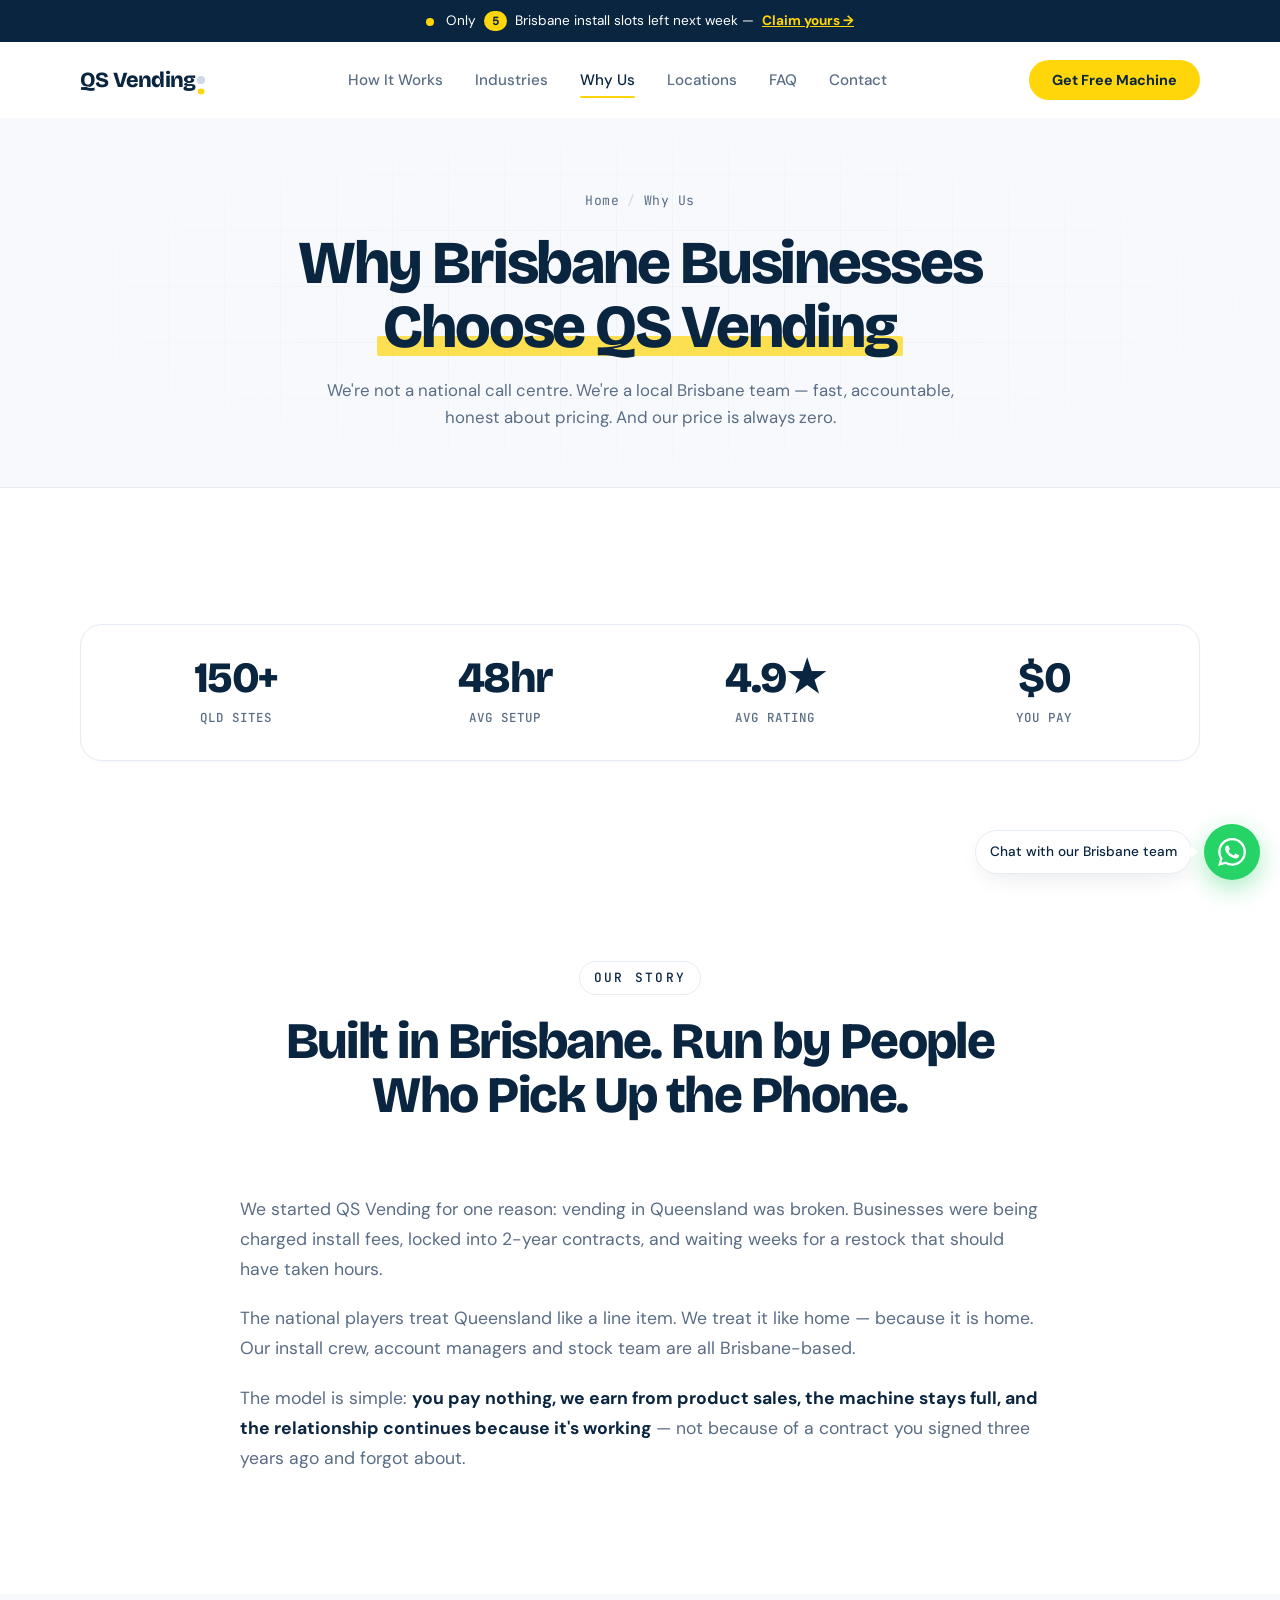
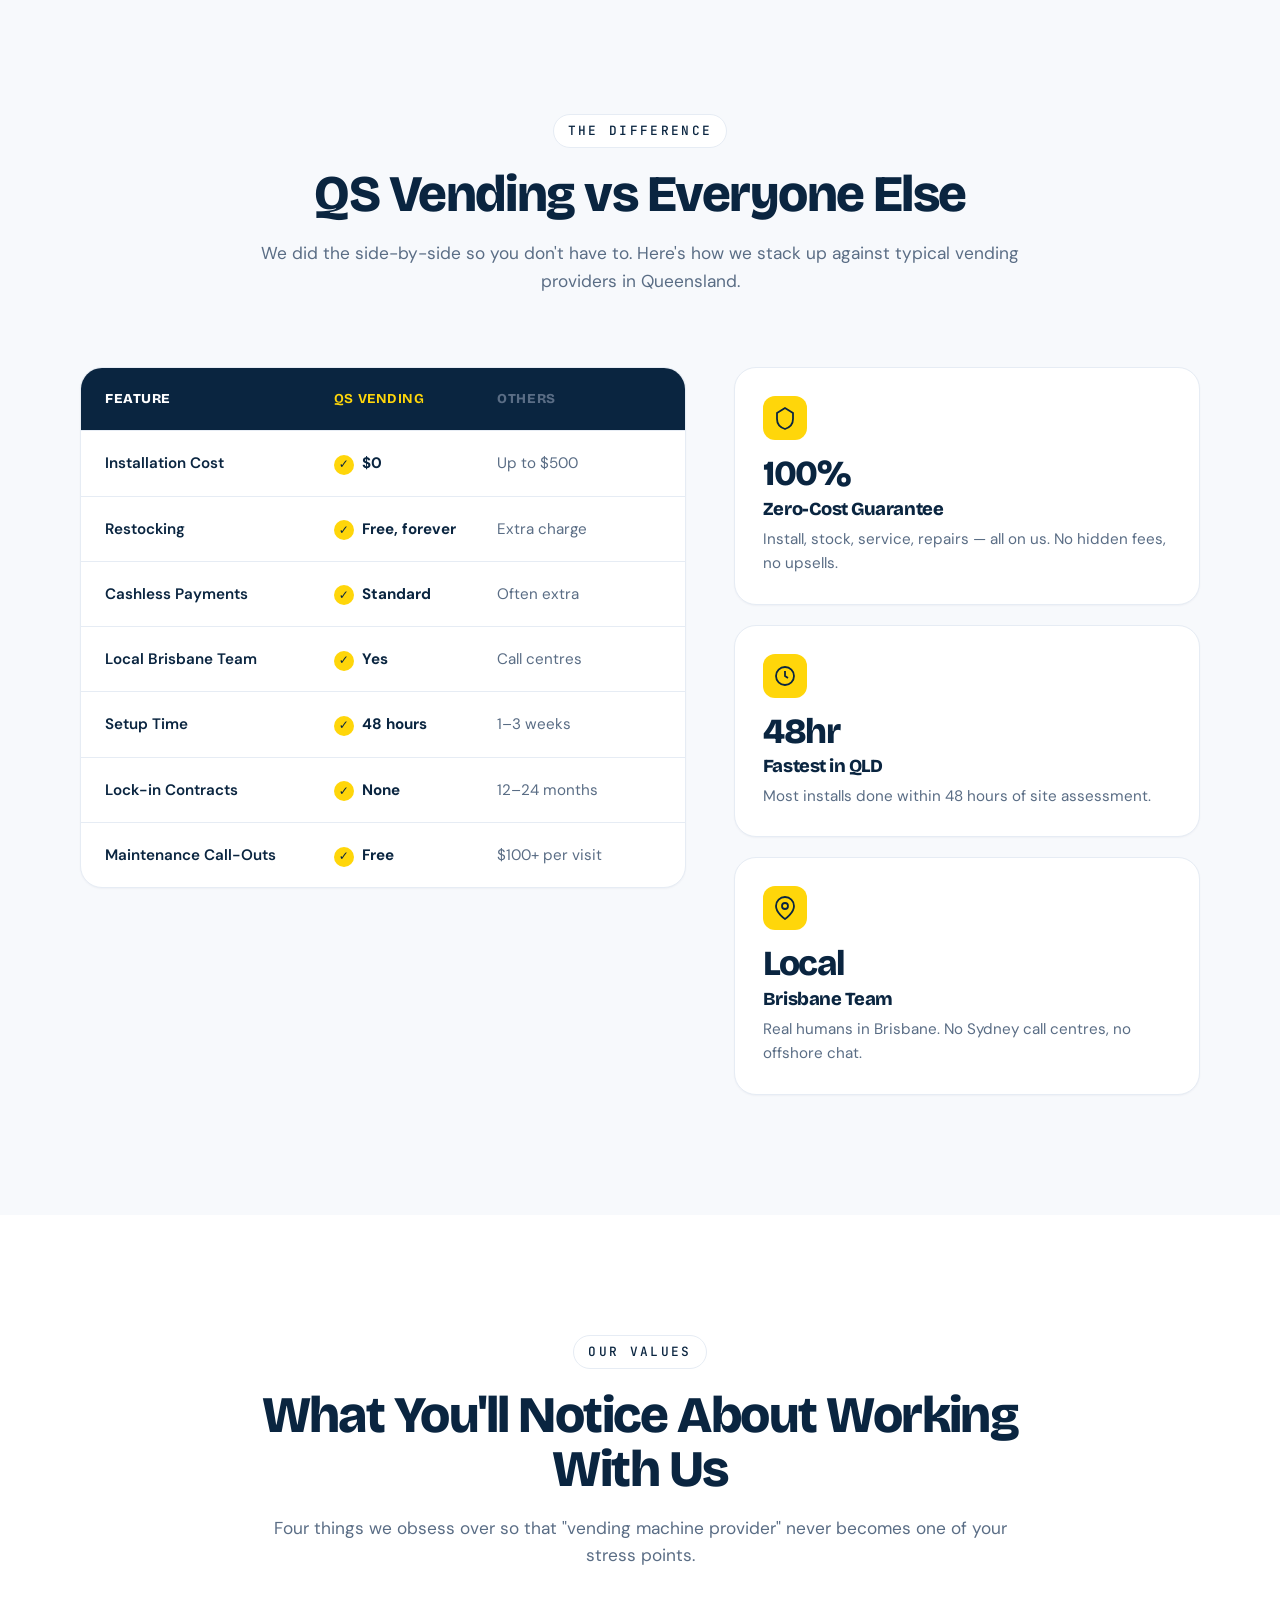
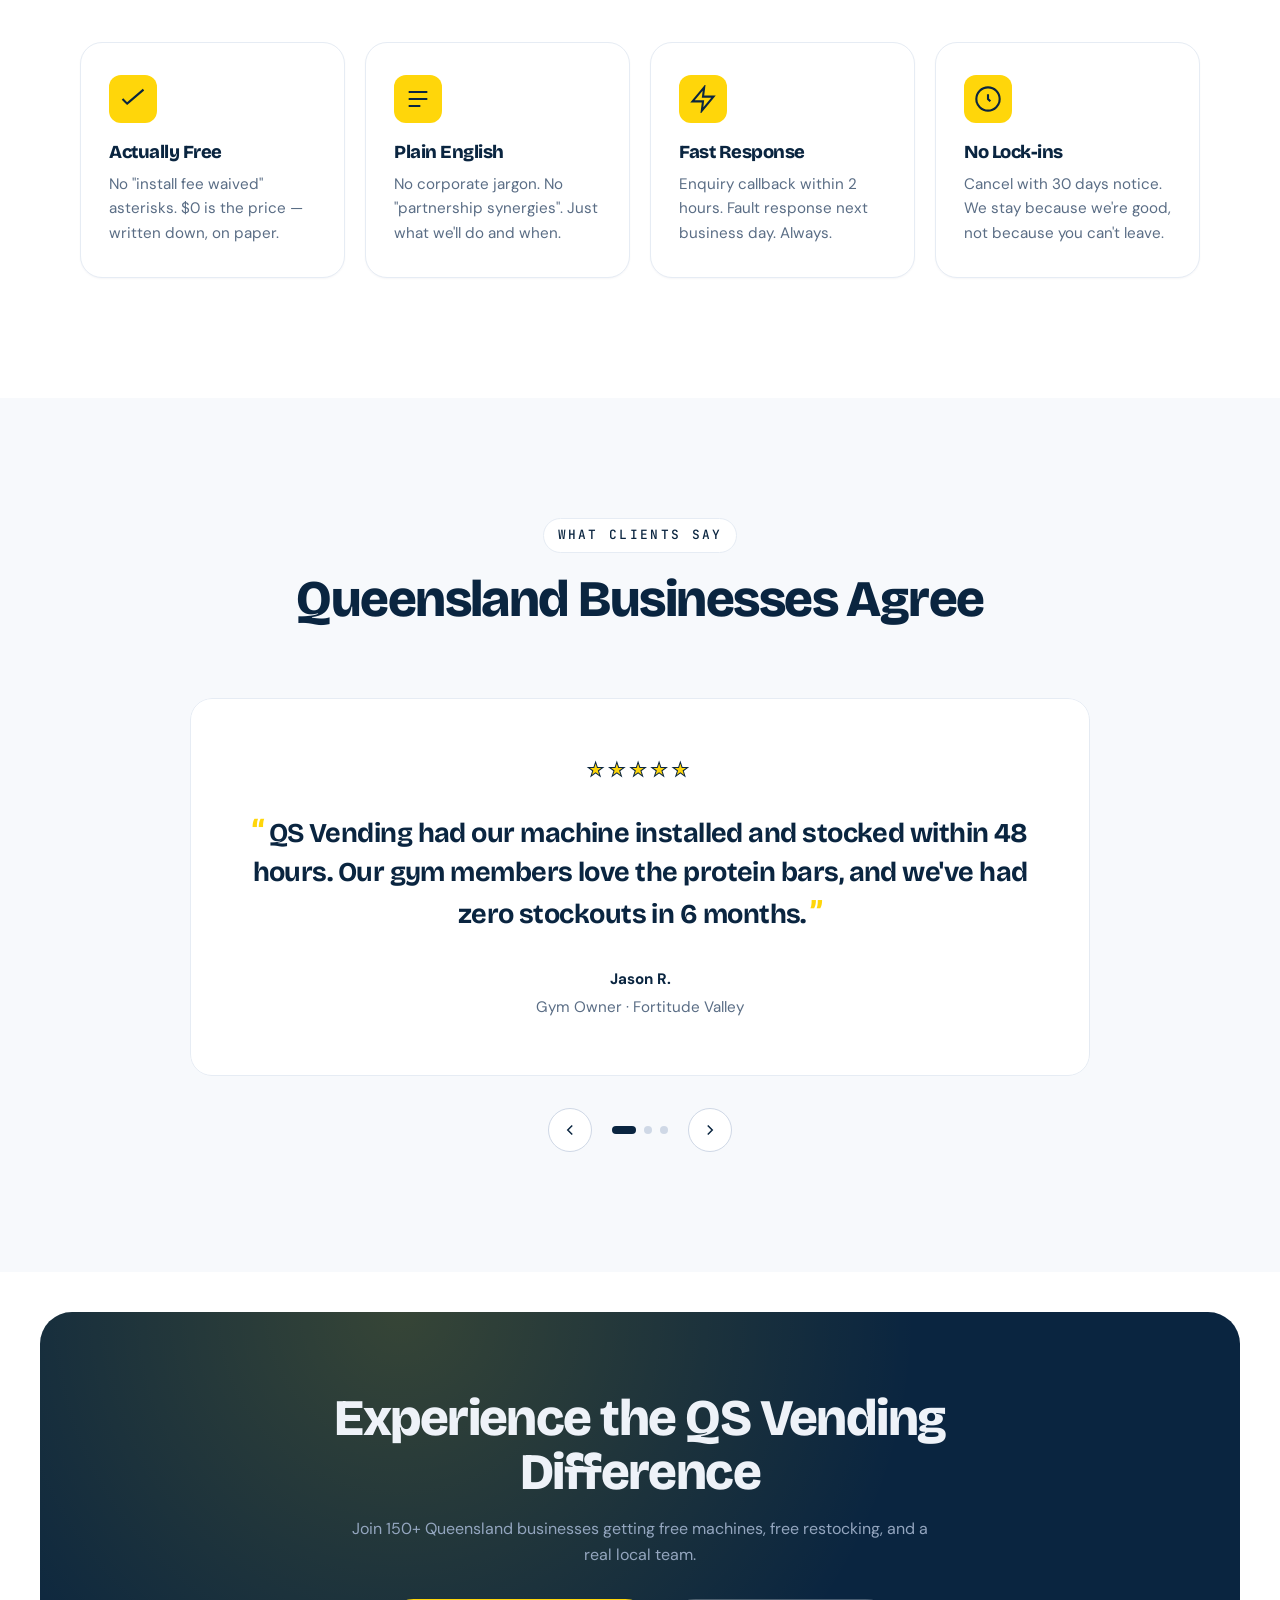
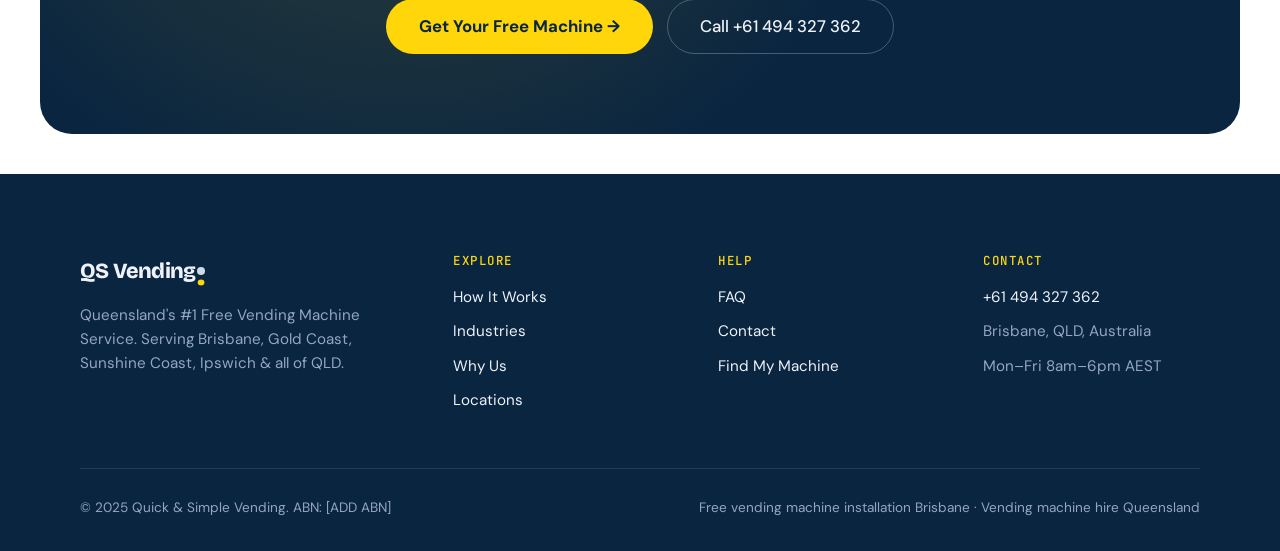
==== about.html @ d27909d6 "Initial commit — QS Vending marketing site Multi-page static marketing site for Quick & Simple Vendi" ====
<!DOCTYPE html>
<html lang="en-AU">
<head>
<meta charset="UTF-8">
<meta name="viewport" content="width=device-width, initial-scale=1.0">
<title>Why Us — Brisbane-Based Vending Machine Company | QS Vending</title>
<meta name="description" content="QS Vending is a local Brisbane team offering free vending machine installation across Queensland. See why 150+ QLD businesses chose us over national competitors.">
<link rel="canonical" href="https://qsvending.com.au/about.html">
<meta property="og:title" content="Why Brisbane Businesses Choose QS Vending">
<meta property="og:description" content="Local team, zero cost, 48hr setup. See how we compare to national vending machine competitors.">
<meta property="og:url" content="https://qsvending.com.au/about.html">
<meta property="og:type" content="website">
<link rel="icon" type="image/svg+xml" href="data:image/svg+xml,%3Csvg xmlns='http://www.w3.org/2000/svg' viewBox='0 0 100 100'%3E%3Crect width='100' height='100' rx='20' fill='%230A2540'/%3E%3Ctext x='50' y='70' font-family='Arial Black,Arial' font-size='62' font-weight='900' text-anchor='middle' fill='%23FFD60A'%3EQ%3C/text%3E%3C/svg%3E">
<link rel="preconnect" href="https://fonts.googleapis.com">
<link rel="preconnect" href="https://fonts.gstatic.com" crossorigin>
<link href="https://fonts.googleapis.com/css2?family=Bricolage+Grotesque:opsz,wght@12..96,700;12..96,800&family=DM+Sans:wght@400;500;700&family=JetBrains+Mono:wght@400;500&display=swap" rel="stylesheet">
<link rel="stylesheet" href="styles.css">

<script type="application/ld+json">
{
  "@context": "https://schema.org",
  "@type": "Organization",
  "name": "Quick & Simple Vending",
  "url": "https://qsvending.com.au",
  "logo": "https://qsvending.com.au/logo.png",
  "telephone": "+61494327362",
  "address": {"@type": "PostalAddress", "addressLocality": "Brisbane", "addressRegion": "QLD", "addressCountry": "AU"},
  "description": "Local Brisbane vending machine company offering free installation, restocking and maintenance across Queensland."
}
</script>
</head>
<body>

<div class="announce-bar">
  <span class="dot-live" aria-hidden="true"></span>
  Now accepting new locations in Brisbane &amp; QLD —
  <a href="contact.html">Enquire Free →</a>
</div>

<nav class="main-nav">
  <div class="container nav-inner">
    <a href="index.html" class="logo">QS Vending<span class="dot">.</span></a>
    <div class="nav-links">
      <a href="how-it-works.html">How It Works</a>
      <a href="industries.html">Industries</a>
      <a href="about.html" class="active">Why Us</a>
      <a href="locations.html">Locations</a>
      <a href="faq.html">FAQ</a>
      <a href="contact.html">Contact</a>
    </div>
    <a href="contact.html" class="btn btn-primary nav-cta">Get Free Machine</a>
    <button class="hamburger" id="hamburger" aria-label="Open menu" aria-expanded="false">
      <span></span><span></span><span></span>
    </button>
  </div>
</nav>

<div class="mobile-menu" id="mobileMenu">
  <a href="how-it-works.html">How It Works</a>
  <a href="industries.html">Industries</a>
  <a href="about.html">Why Us</a>
  <a href="locations.html">Locations</a>
  <a href="faq.html">FAQ</a>
  <a href="contact.html">Contact</a>
  <a href="contact.html" class="btn btn-primary">Get Free Machine →</a>
</div>

<main>

<section class="page-hero">
  <div class="container page-hero-inner">
    <div class="breadcrumb"><a href="index.html">Home</a><span class="sep">/</span>Why Us</div>
    <h1>Why Brisbane Businesses <span class="highlight">Choose QS Vending</span></h1>
    <p class="page-hero-sub">We're not a national call centre. We're a local Brisbane team — fast, accountable, honest about pricing. And our price is always zero.</p>
  </div>
</section>

<!-- STATS -->
<section class="tight">
  <div class="container">
    <div class="stats-row" data-counter-group>
      <div class="stat"><div class="stat-num" data-target="150" data-suffix="+">0+</div><div class="stat-label">QLD Sites</div></div>
      <div class="stat"><div class="stat-num" data-target="48" data-suffix="hr">0hr</div><div class="stat-label">Avg Setup</div></div>
      <div class="stat"><div class="stat-num" data-target="4.9" data-suffix="★" data-decimal="1">0.0★</div><div class="stat-label">Avg Rating</div></div>
      <div class="stat"><div class="stat-num" data-target="0" data-prefix="$">$0</div><div class="stat-label">You Pay</div></div>
    </div>
  </div>
</section>

<!-- STORY -->
<section>
  <div class="container-narrow">
    <div class="section-head">
      <span class="eyebrow">Our Story</span>
      <h2>Built in Brisbane. Run by People Who Pick Up the Phone.</h2>
    </div>
    <div style="font-size:1.1rem;line-height:1.7;color:var(--text-muted);display:grid;gap:20px">
      <p>We started QS Vending for one reason: vending in Queensland was broken. Businesses were being charged install fees, locked into 2-year contracts, and waiting weeks for a restock that should have taken hours.</p>
      <p>The national players treat Queensland like a line item. We treat it like home — because it is home. Our install crew, account managers and stock team are all Brisbane-based.</p>
      <p>The model is simple: <strong style="color:var(--primary)">you pay nothing, we earn from product sales, the machine stays full, and the relationship continues because it's working</strong> — not because of a contract you signed three years ago and forgot about.</p>
    </div>
  </div>
</section>

<!-- COMPARISON -->
<section class="section-soft">
  <div class="container">
    <div class="section-head">
      <span class="eyebrow">The Difference</span>
      <h2>QS Vending vs Everyone Else</h2>
      <p>We did the side-by-side so you don't have to. Here's how we stack up against typical vending providers in Queensland.</p>
    </div>

    <div class="why-grid">
      <div class="comparison-table">
        <div class="comp-row head">
          <div>Feature</div>
          <div class="qs-col">QS Vending</div>
          <div class="other-col">Others</div>
        </div>
        <div class="comp-row">
          <div class="feat">Installation Cost</div>
          <div class="qs-col">$0</div>
          <div class="other-col">Up to $500</div>
        </div>
        <div class="comp-row">
          <div class="feat">Restocking</div>
          <div class="qs-col">Free, forever</div>
          <div class="other-col">Extra charge</div>
        </div>
        <div class="comp-row">
          <div class="feat">Cashless Payments</div>
          <div class="qs-col">Standard</div>
          <div class="other-col">Often extra</div>
        </div>
        <div class="comp-row">
          <div class="feat">Local Brisbane Team</div>
          <div class="qs-col">Yes</div>
          <div class="other-col">Call centres</div>
        </div>
        <div class="comp-row">
          <div class="feat">Setup Time</div>
          <div class="qs-col">48 hours</div>
          <div class="other-col">1–3 weeks</div>
        </div>
        <div class="comp-row">
          <div class="feat">Lock-in Contracts</div>
          <div class="qs-col">None</div>
          <div class="other-col">12–24 months</div>
        </div>
        <div class="comp-row">
          <div class="feat">Maintenance Call-Outs</div>
          <div class="qs-col">Free</div>
          <div class="other-col">$100+ per visit</div>
        </div>
      </div>

      <div class="why-features">
        <div class="why-card">
          <svg class="why-icon" viewBox="0 0 24 24" fill="none" stroke="currentColor" stroke-width="1.8"><path d="M12 2L4 7v6c0 5 3.5 8.5 8 10 4.5-1.5 8-5 8-10V7l-8-5z"/></svg>
          <div class="why-stat">100%</div>
          <h4>Zero-Cost Guarantee</h4>
          <p>Install, stock, service, repairs — all on us. No hidden fees, no upsells.</p>
        </div>
        <div class="why-card">
          <svg class="why-icon" viewBox="0 0 24 24" fill="none" stroke="currentColor" stroke-width="1.8"><circle cx="12" cy="12" r="9"/><path d="M12 7v5l3 2"/></svg>
          <div class="why-stat">48hr</div>
          <h4>Fastest in QLD</h4>
          <p>Most installs done within 48 hours of site assessment.</p>
        </div>
        <div class="why-card">
          <svg class="why-icon" viewBox="0 0 24 24" fill="none" stroke="currentColor" stroke-width="1.8"><path d="M21 10c0 7-9 13-9 13S3 17 3 10a9 9 0 0118 0z"/><circle cx="12" cy="10" r="3"/></svg>
          <div class="why-stat">Local</div>
          <h4>Brisbane Team</h4>
          <p>Real humans in Brisbane. No Sydney call centres, no offshore chat.</p>
        </div>
      </div>
    </div>
  </div>
</section>

<!-- VALUES -->
<section>
  <div class="container">
    <div class="section-head">
      <span class="eyebrow">Our Values</span>
      <h2>What You'll Notice About Working With Us</h2>
      <p>Four things we obsess over so that "vending machine provider" never becomes one of your stress points.</p>
    </div>
    <div class="feature-grid-4">
      <div class="feature-card">
        <div class="f-icon"><svg viewBox="0 0 24 24" fill="none" stroke="currentColor" stroke-width="1.8"><path d="M3 12l4 4L21 4"/></svg></div>
        <h3>Actually Free</h3>
        <p>No "install fee waived" asterisks. $0 is the price — written down, on paper.</p>
      </div>
      <div class="feature-card">
        <div class="f-icon"><svg viewBox="0 0 24 24" fill="none" stroke="currentColor" stroke-width="1.8"><path d="M4 6h16M4 12h16M4 18h10"/></svg></div>
        <h3>Plain English</h3>
        <p>No corporate jargon. No "partnership synergies". Just what we'll do and when.</p>
      </div>
      <div class="feature-card">
        <div class="f-icon"><svg viewBox="0 0 24 24" fill="none" stroke="currentColor" stroke-width="1.8"><path d="M13 2L3 14h9l-1 8 10-12h-9l1-8z"/></svg></div>
        <h3>Fast Response</h3>
        <p>Enquiry callback within 2 hours. Fault response next business day. Always.</p>
      </div>
      <div class="feature-card">
        <div class="f-icon"><svg viewBox="0 0 24 24" fill="none" stroke="currentColor" stroke-width="1.8"><path d="M12 8v4l2 2"/><circle cx="12" cy="12" r="10"/></svg></div>
        <h3>No Lock-ins</h3>
        <p>Cancel with 30 days notice. We stay because we're good, not because you can't leave.</p>
      </div>
    </div>
  </div>
</section>

<!-- TESTIMONIAL -->
<section class="section-soft">
  <div class="container">
    <div class="section-head">
      <span class="eyebrow">What Clients Say</span>
      <h2>Queensland Businesses Agree</h2>
    </div>

    <div class="carousel">
      <div class="carousel-viewport">
        <div class="carousel-track" id="carouselTrack">
          <article class="testimonial">
            <div class="stars">★★★★★</div>
            <p class="testimonial-quote">QS Vending had our machine installed and stocked within 48 hours. Our gym members love the protein bars, and we've had zero stockouts in 6 months.</p>
            <div class="testimonial-meta"><strong>Jason R.</strong>Gym Owner · Fortitude Valley</div>
          </article>
          <article class="testimonial">
            <div class="stars">★★★★★</div>
            <p class="testimonial-quote">The machine was installed within 2 days of my enquiry. Staff love it and we haven't paid a cent in 8 months.</p>
            <div class="testimonial-meta"><strong>Sarah M.</strong>Office Manager · South Brisbane</div>
          </article>
          <article class="testimonial">
            <div class="stars">★★★★★</div>
            <p class="testimonial-quote">Replaced our old tuck shop with a QS Vending machine. Healthier options, zero management for us.</p>
            <div class="testimonial-meta"><strong>Mark T.</strong>School Principal · Ipswich</div>
          </article>
        </div>
      </div>
      <div class="carousel-controls">
        <button class="carousel-btn" id="prevBtn" aria-label="Previous">
          <svg width="18" height="18" viewBox="0 0 24 24" fill="none" stroke="currentColor" stroke-width="2"><path d="M15 18l-6-6 6-6"/></svg>
        </button>
        <div class="carousel-dots" id="carouselDots"></div>
        <button class="carousel-btn" id="nextBtn" aria-label="Next">
          <svg width="18" height="18" viewBox="0 0 24 24" fill="none" stroke="currentColor" stroke-width="2"><path d="M9 18l6-6-6-6"/></svg>
        </button>
      </div>
    </div>
  </div>
</section>

<!-- CTA STRIP -->
<section class="cta-wrap-outer">
  <div class="cta-strip">
    <h2>Experience the QS Vending Difference</h2>
    <p>Join 150+ Queensland businesses getting free machines, free restocking, and a real local team.</p>
    <div class="cta-strip-buttons">
      <a href="contact.html" class="btn btn-primary btn-lg">Get Your Free Machine →</a>
      <a href="tel:+61494327362" class="btn btn-outline btn-lg">Call +61 494 327 362</a>
    </div>
  </div>
</section>

</main>

<footer class="main-footer">
  <div class="container">
    <div class="footer-top">
      <div class="footer-about">
        <a href="index.html" class="logo">QS Vending<span class="dot">.</span></a>
        <p>Queensland's #1 Free Vending Machine Service. Serving Brisbane, Gold Coast, Sunshine Coast, Ipswich &amp; all of QLD.</p>
      </div>
      <div class="footer-col">
        <h5>Explore</h5>
        <ul>
          <li><a href="how-it-works.html">How It Works</a></li>
          <li><a href="industries.html">Industries</a></li>
          <li><a href="about.html">Why Us</a></li>
          <li><a href="locations.html">Locations</a></li>
        </ul>
      </div>
      <div class="footer-col">
        <h5>Help</h5>
        <ul>
          <li><a href="faq.html">FAQ</a></li>
          <li><a href="contact.html">Contact</a></li>
          <li><a href="industries.html#configurator">Find My Machine</a></li>
        </ul>
      </div>
      <div class="footer-col">
        <h5>Contact</h5>
        <ul>
          <li><a href="tel:+61494327362">+61 494 327 362</a></li>
          <li>Brisbane, QLD, Australia</li>
          <li>Mon–Fri 8am–6pm AEST</li>
        </ul>
      </div>
    </div>
    <div class="footer-bottom">
      <div>© 2025 Quick &amp; Simple Vending. ABN: [ADD ABN]</div>
      <div class="footer-keywords">Free vending machine installation Brisbane · Vending machine hire Queensland</div>
    </div>
  </div>
</footer>

<div class="mobile-cta-bar" id="mobileCtaBar">
  <a href="contact.html" class="btn btn-primary">📞 Get Your Free Machine</a>
</div>

<script src="main.js"></script>
</body>
</html>
---- styles.css ----
/* ====================================================
   QS Vending — Production Stylesheet
   Palette: Blue / Yellow / White
   Fonts: Bricolage Grotesque · DM Sans · JetBrains Mono
   ==================================================== */

/* ========== RESET ========== */
*, *::before, *::after { box-sizing: border-box; margin: 0; padding: 0; }

:root {
  /* Base surfaces */
  --bg:            #FFFFFF;
  --bg-soft:       #F7F9FC;
  --bg-softer:     #EEF2F8;
  --bg-dark:       #0A2540;
  --bg-dark-alt:   #0E2E52;
  --bg-card:       #FFFFFF;
  --bg-card-dark:  #13325E;

  /* Brand */
  --primary:       #0A2540;
  --primary-mid:   #1B3A6B;
  --primary-soft:  #3B5A8A;

  /* Accent */
  --accent:        #FFD60A;
  --accent-dark:   #F4C200;
  --accent-soft:   #FFF4B5;

  /* Text */
  --text:          #0A2540;
  --text-muted:    #5A6D85;
  --text-on-dark:  #EEF2F8;
  --text-on-dark-muted: #94A6BF;

  /* Borders */
  --border:        #E6ECF4;
  --border-strong: #CFD8E6;
  --border-dark:   #1E3A66;

  /* System */
  --radius:        14px;
  --radius-lg:     22px;
  --radius-xl:     32px;
  --transition:    0.25s ease;
  --shadow-sm:     0 1px 2px rgba(10, 37, 64, 0.04);
  --shadow-md:     0 8px 24px -8px rgba(10, 37, 64, 0.12);
  --shadow-lg:     0 24px 48px -16px rgba(10, 37, 64, 0.18);
  --shadow-yellow: 0 10px 30px rgba(255, 214, 10, 0.3);
}

html { scroll-behavior: smooth; -webkit-text-size-adjust: 100%; }
body {
  font-family: 'DM Sans', system-ui, -apple-system, sans-serif;
  background: var(--bg);
  color: var(--text);
  line-height: 1.6;
  overflow-x: hidden;
  font-size: 16px;
  -webkit-font-smoothing: antialiased;
  -moz-osx-font-smoothing: grayscale;
}

img, svg { max-width: 100%; display: block; }
a { color: inherit; text-decoration: none; transition: var(--transition); }
button { font-family: inherit; cursor: pointer; border: 0; background: none; color: inherit; }
input, select, textarea { font-family: inherit; }

/* Custom scrollbar */
::-webkit-scrollbar { width: 10px; height: 10px; }
::-webkit-scrollbar-track { background: var(--bg-soft); }
::-webkit-scrollbar-thumb { background: var(--border-strong); border-radius: 10px; }
::-webkit-scrollbar-thumb:hover { background: var(--primary); }

::selection { background: var(--accent); color: var(--primary); }

/* ========== TYPOGRAPHY ========== */
h1, h2, h3, h4, h5 {
  font-family: 'Bricolage Grotesque', sans-serif;
  font-optical-sizing: auto;
  font-weight: 800;
  line-height: 1.05;
  letter-spacing: -0.025em;
  color: var(--primary);
}
h1 { font-size: clamp(2.4rem, 5.8vw, 4.6rem); letter-spacing: -0.035em; }
h2 { font-size: clamp(1.9rem, 4.2vw, 3.2rem); letter-spacing: -0.03em; }
h3 { font-size: clamp(1.2rem, 2.2vw, 1.6rem); }
h4 { font-size: 1.08rem; }
p { color: var(--text-muted); }
.mono { font-family: 'JetBrains Mono', monospace; }

.on-dark h1, .on-dark h2, .on-dark h3, .on-dark h4 { color: var(--text-on-dark); }
.on-dark p { color: var(--text-on-dark-muted); }

/* ========== LAYOUT ========== */
.container { max-width: 1200px; margin: 0 auto; padding: 0 40px; }
.container-narrow { max-width: 880px; margin: 0 auto; padding: 0 40px; }
@media (max-width: 768px) {
  .container, .container-narrow { padding: 0 24px; }
}

section { padding: 120px 0; position: relative; }
section.tight { padding: 80px 0; }
@media (max-width: 768px) { section { padding: 80px 0; } section.tight { padding: 60px 0; } }

.section-dark { background: var(--bg-dark); color: var(--text-on-dark); }
.section-dark p { color: var(--text-on-dark-muted); }
.section-soft { background: var(--bg-soft); }

/* ========== REUSABLE BITS ========== */
.eyebrow {
  display: inline-block;
  font-family: 'JetBrains Mono', monospace;
  font-size: 0.8rem;
  letter-spacing: 0.18em;
  color: var(--primary);
  text-transform: uppercase;
  margin-bottom: 20px;
  padding: 6px 14px;
  border: 1px solid var(--border);
  border-radius: 100px;
  background: var(--bg);
  font-weight: 500;
}
.section-dark .eyebrow {
  color: var(--accent);
  border-color: var(--border-dark);
  background: transparent;
}

.section-head { text-align: center; margin: 0 auto 72px; max-width: 760px; }
.section-head p { margin-top: 18px; font-size: 1.08rem; }

.highlight {
  display: inline-block;
  position: relative;
  padding: 0 0.08em;
}
.highlight::after {
  content: "";
  position: absolute;
  left: -0.02em;
  right: -0.02em;
  bottom: 0.05em;
  height: 0.32em;
  background: var(--accent);
  z-index: -1;
  opacity: 0.7;
  border-radius: 2px;
}

/* ========== BUTTONS ========== */
.btn {
  display: inline-flex;
  align-items: center;
  justify-content: center;
  gap: 8px;
  padding: 16px 28px;
  font-family: 'DM Sans', sans-serif;
  font-weight: 500;
  font-size: 1rem;
  border-radius: 100px;
  transition: var(--transition);
  white-space: nowrap;
  cursor: pointer;
  border: 1px solid transparent;
  line-height: 1;
}
.btn-primary {
  background: var(--accent);
  color: var(--primary);
  font-weight: 700;
}
.btn-primary:hover {
  background: var(--accent-dark);
  transform: translateY(-2px);
  box-shadow: var(--shadow-yellow);
}
.btn-dark {
  background: var(--primary);
  color: var(--bg);
  font-weight: 500;
}
.btn-dark:hover {
  background: var(--primary-mid);
  transform: translateY(-2px);
  box-shadow: var(--shadow-md);
}
.btn-outline {
  border-color: var(--border-strong);
  color: var(--primary);
  background: transparent;
}
.btn-outline:hover { border-color: var(--primary); background: var(--bg-soft); }
.section-dark .btn-outline { border-color: var(--border-dark); color: var(--text-on-dark); }
.section-dark .btn-outline:hover { border-color: var(--accent); color: var(--accent); background: transparent; }

.btn-block { width: 100%; }
.btn-lg { padding: 18px 32px; font-size: 1.05rem; }

/* ========== TOP ANNOUNCE BAR ========== */
.announce-bar {
  background: var(--primary);
  color: var(--bg);
  font-size: 0.85rem;
  text-align: center;
  padding: 10px 24px;
  position: relative;
  z-index: 60;
}
.announce-bar .dot-live {
  display: inline-block;
  width: 8px;
  height: 8px;
  background: var(--accent);
  border-radius: 50%;
  margin-right: 8px;
  animation: pulse 2s infinite;
  vertical-align: middle;
}
.announce-bar a {
  text-decoration: underline;
  font-weight: 700;
  color: var(--accent);
  margin-left: 4px;
}
@media (max-width: 768px) {
  .announce-bar {
    font-size: 0.75rem;
    padding: 8px 14px;
    line-height: 1.35;
  }
  .announce-bar .scarcity-num { padding: 1px 7px; }
}

@keyframes pulse {
  0%, 100% { opacity: 1; transform: scale(1); box-shadow: 0 0 0 0 rgba(255, 214, 10, 0.6); }
  50% { opacity: 0.7; transform: scale(1.2); box-shadow: 0 0 0 8px rgba(255, 214, 10, 0); }
}

/* ========== NAV ========== */
nav.main-nav {
  position: sticky;
  top: 0;
  z-index: 50;
  padding: 18px 0;
  transition: var(--transition);
  background: transparent;
}
nav.main-nav.scrolled {
  background: rgba(255, 255, 255, 0.9);
  backdrop-filter: blur(12px);
  -webkit-backdrop-filter: blur(12px);
  border-bottom: 1px solid var(--border);
  padding: 12px 0;
}
.nav-inner {
  display: flex;
  align-items: center;
  justify-content: space-between;
  gap: 40px;
}
.logo {
  font-family: 'Bricolage Grotesque', sans-serif;
  font-weight: 800;
  font-size: 1.35rem;
  letter-spacing: -0.035em;
  display: inline-flex;
  align-items: center;
  color: var(--primary);
}
.logo .dot { color: var(--accent); margin-left: 2px; font-size: 1.5em; line-height: 0.5; }

.nav-links { display: flex; gap: 32px; align-items: center; }
.nav-links a {
  font-size: 0.95rem;
  color: var(--text-muted);
  font-weight: 500;
  position: relative;
}
.nav-links a:hover,
.nav-links a.active { color: var(--primary); }
.nav-links a.active::after {
  content: "";
  position: absolute;
  left: 0;
  right: 0;
  bottom: -6px;
  height: 2px;
  background: var(--accent);
  border-radius: 2px;
}

.nav-cta { padding: 12px 22px; font-size: 0.9rem; }

/* Hamburger */
.hamburger {
  display: none;
  width: 44px;
  height: 44px;
  flex-direction: column;
  justify-content: center;
  align-items: center;
  gap: 5px;
  border: 1px solid var(--border-strong);
  border-radius: 10px;
  background: var(--bg);
}
.hamburger span {
  width: 18px;
  height: 2px;
  background: var(--primary);
  transition: var(--transition);
}
.hamburger.open span:nth-child(1) { transform: translateY(7px) rotate(45deg); }
.hamburger.open span:nth-child(2) { opacity: 0; }
.hamburger.open span:nth-child(3) { transform: translateY(-7px) rotate(-45deg); }

.mobile-menu {
  display: none;
  position: fixed;
  top: 0;
  left: 0;
  right: 0;
  background: var(--bg);
  border-bottom: 1px solid var(--border);
  padding: 100px 24px 40px;
  transform: translateY(-100%);
  transition: transform 0.3s ease;
  z-index: 40;
  box-shadow: var(--shadow-lg);
}
.mobile-menu.open { transform: translateY(0); }
.mobile-menu a {
  display: block;
  padding: 18px 0;
  font-size: 1.2rem;
  font-family: 'Bricolage Grotesque', sans-serif;
  font-weight: 700;
  color: var(--primary);
  border-bottom: 1px solid var(--border);
}
.mobile-menu .btn { margin-top: 24px; width: 100%; }

@media (max-width: 1024px) {
  .nav-links { display: none; }
  .hamburger { display: flex; }
  .mobile-menu { display: block; }
  nav.main-nav .nav-cta { display: none; }
}
@media (max-width: 480px) {
  .nav-inner { gap: 12px; }
}

/* ========== HERO ========== */
.hero {
  position: relative;
  overflow: hidden;
  padding: 80px 0 100px;
}
.hero-dark { background: var(--bg-dark); color: var(--text-on-dark); }
.hero-dark h1, .hero-dark h2 { color: var(--text-on-dark); }

.hero::before {
  content: "";
  position: absolute;
  inset: 0;
  background-image:
    radial-gradient(circle at 15% 25%, rgba(255, 214, 10, 0.10), transparent 45%),
    radial-gradient(circle at 85% 75%, rgba(10, 37, 64, 0.06), transparent 50%);
  pointer-events: none;
  z-index: 0;
}
.hero-dark::before {
  background-image:
    radial-gradient(circle at 15% 25%, rgba(255, 214, 10, 0.15), transparent 50%),
    radial-gradient(circle at 85% 75%, rgba(59, 90, 138, 0.3), transparent 55%);
}
.hero::after {
  content: "";
  position: absolute;
  inset: 0;
  background-image:
    linear-gradient(var(--border) 1px, transparent 1px),
    linear-gradient(90deg, var(--border) 1px, transparent 1px);
  background-size: 64px 64px;
  opacity: 0.5;
  mask-image: radial-gradient(ellipse at center, black 10%, transparent 70%);
  -webkit-mask-image: radial-gradient(ellipse at center, black 10%, transparent 70%);
  pointer-events: none;
  z-index: 0;
}
.hero-dark::after {
  background-image:
    linear-gradient(var(--border-dark) 1px, transparent 1px),
    linear-gradient(90deg, var(--border-dark) 1px, transparent 1px);
  opacity: 0.5;
}
.hero > .container { position: relative; z-index: 2; }

/* ---------- HERO PARALLAX (desktop + no reduced-motion) ---------- */
.hero-visual, .hero-title-ref { will-change: transform; }
@media (min-width: 901px) {
  @media (prefers-reduced-motion: no-preference) {
    .hero-visual {
      transform: translate3d(0, calc(var(--hero-y, 0px) * -0.12), 0);
      transition: transform 0.08s linear;
    }
    .hero-text {
      transform: translate3d(0, calc(var(--hero-y, 0px) * 0.06), 0);
      transition: transform 0.08s linear;
    }
    .hero::before {
      transform: translate3d(0, calc(var(--hero-y, 0px) * 0.28), 0);
    }
    .hero::after {
      transform: translate3d(0, calc(var(--hero-y, 0px) * 0.15), 0);
    }
  }
}

.hero-inner { text-align: center; padding-top: 40px; }
.hero-badge {
  display: inline-flex;
  align-items: center;
  gap: 8px;
  padding: 8px 16px;
  background: var(--accent-soft);
  border: 1px solid var(--accent);
  border-radius: 100px;
  font-size: 0.82rem;
  color: var(--primary);
  margin-bottom: 28px;
  font-family: 'JetBrains Mono', monospace;
  font-weight: 500;
}
.hero-dark .hero-badge {
  background: rgba(255, 214, 10, 0.12);
  color: var(--accent);
  border-color: rgba(255, 214, 10, 0.4);
}
.hero-badge .dot-live {
  width: 8px;
  height: 8px;
  background: var(--primary);
  border-radius: 50%;
  animation: pulse 2s infinite;
}
.hero-dark .hero-badge .dot-live { background: var(--accent); }

.hero h1 { max-width: 980px; margin: 0 auto 24px; }
.hero h1 .accent-underline {
  background: linear-gradient(180deg, transparent 60%, var(--accent) 60%);
  padding: 0 0.05em;
}
.hero-sub {
  max-width: 680px;
  margin: 0 auto 40px;
  font-size: clamp(1rem, 1.5vw, 1.18rem);
  color: var(--text-muted);
}
.hero-dark .hero-sub { color: var(--text-on-dark-muted); }

.hero-ctas {
  display: flex;
  gap: 14px;
  justify-content: center;
  flex-wrap: wrap;
  margin-bottom: 28px;
}
.trust-row {
  display: flex;
  gap: 20px;
  justify-content: center;
  flex-wrap: wrap;
  font-size: 0.88rem;
  color: var(--text-muted);
}
.hero-dark .trust-row { color: var(--text-on-dark-muted); }
.trust-row span { display: inline-flex; align-items: center; gap: 6px; }
.trust-row span::before { content: "✓"; color: var(--primary); font-weight: 800; }
.hero-dark .trust-row span::before { color: var(--accent); }

/* Stats row (used in hero + other pages) */
.stats-row {
  display: grid;
  grid-template-columns: repeat(4, 1fr);
  gap: 24px;
  padding: 32px;
  border: 1px solid var(--border);
  border-radius: var(--radius-lg);
  background: var(--bg);
  box-shadow: var(--shadow-sm);
  margin-top: 56px;
}
.hero-dark .stats-row {
  background: var(--bg-card-dark);
  border-color: var(--border-dark);
  box-shadow: none;
}
@media (max-width: 768px) { .stats-row { grid-template-columns: repeat(2, 1fr); gap: 20px; padding: 24px; } }
.stat { text-align: center; }
.stat-num {
  font-family: 'Bricolage Grotesque', sans-serif;
  font-weight: 800;
  font-size: clamp(1.8rem, 3.5vw, 2.7rem);
  color: var(--primary);
  line-height: 1;
  letter-spacing: -0.035em;
}
.hero-dark .stat-num { color: var(--accent); }
.stat-label {
  font-size: 0.78rem;
  color: var(--text-muted);
  margin-top: 8px;
  letter-spacing: 0.08em;
  text-transform: uppercase;
  font-family: 'JetBrains Mono', monospace;
  font-weight: 500;
}
.hero-dark .stat-label { color: var(--text-on-dark-muted); }

/* Social proof ticker */
.social-ticker {
  max-width: 720px;
  margin: 40px auto 0;
  background: var(--bg);
  border: 1px solid var(--border);
  border-radius: 100px;
  padding: 14px 24px;
  display: flex;
  align-items: center;
  gap: 12px;
  overflow: hidden;
  box-shadow: var(--shadow-sm);
}
.hero-dark .social-ticker {
  background: var(--bg-card-dark);
  border-color: var(--border-dark);
  box-shadow: none;
}
.social-ticker::before {
  content: "";
  width: 10px;
  height: 10px;
  border-radius: 50%;
  background: #10B981;
  flex-shrink: 0;
  box-shadow: 0 0 0 0 rgba(16, 185, 129, 0.6);
  animation: pulse 2s infinite;
}
.social-ticker-text {
  font-size: 0.9rem;
  color: var(--text-muted);
  white-space: nowrap;
  overflow: hidden;
  text-overflow: ellipsis;
  transition: opacity 0.4s ease;
}
.hero-dark .social-ticker-text { color: var(--text-on-dark-muted); }
.social-ticker-text strong { color: var(--primary); font-weight: 700; }
.hero-dark .social-ticker-text strong { color: var(--text-on-dark); }
.social-ticker-text .tick { color: #10B981; margin-left: 8px; font-weight: 700; }

/* ========== STEP CARDS ========== */
.steps {
  display: grid;
  grid-template-columns: repeat(3, 1fr);
  gap: 20px;
}
@media (max-width: 1024px) { .steps { grid-template-columns: 1fr; } }
.step-card {
  background: var(--bg);
  border: 1px solid var(--border);
  border-radius: var(--radius-lg);
  padding: 40px 32px;
  position: relative;
  overflow: hidden;
  transition: var(--transition);
  box-shadow: var(--shadow-sm);
}
.step-card:hover {
  transform: translateY(-6px);
  border-color: var(--primary);
  box-shadow: var(--shadow-lg);
}
.step-num {
  position: absolute;
  top: 0;
  right: 20px;
  font-family: 'Bricolage Grotesque', sans-serif;
  font-weight: 800;
  font-size: 9rem;
  color: var(--accent);
  opacity: 0.25;
  line-height: 1;
  letter-spacing: -0.05em;
  pointer-events: none;
}
.step-card h3 { margin-bottom: 14px; position: relative; }
.step-card p { position: relative; font-size: 0.98rem; }
.step-icon {
  width: 52px;
  height: 52px;
  background: var(--accent);
  border-radius: 14px;
  display: flex;
  align-items: center;
  justify-content: center;
  margin-bottom: 24px;
  color: var(--primary);
  position: relative;
}

/* ========== TABS (industries) ========== */
.tabs-wrap {
  background: var(--bg-soft);
  border: 1px solid var(--border);
  border-radius: var(--radius-lg);
  padding: 8px;
  overflow-x: auto;
  margin-bottom: 40px;
  -webkit-overflow-scrolling: touch;
  scrollbar-width: none;
}
.tabs-wrap::-webkit-scrollbar { display: none; }
.tabs { display: flex; gap: 4px; min-width: max-content; }
.tab {
  padding: 14px 24px;
  border-radius: 100px;
  font-size: 0.95rem;
  font-weight: 500;
  color: var(--text-muted);
  transition: var(--transition);
  white-space: nowrap;
}
.tab:hover { color: var(--primary); }
.tab.active { background: var(--primary); color: var(--bg); }

.tab-content {
  display: none;
  grid-template-columns: 1.1fr 1fr;
  gap: 48px;
  align-items: center;
  padding: 32px 0;
  animation: fadeIn 0.4s ease;
}
.tab-content.active { display: grid; }
@media (max-width: 1024px) { .tab-content.active { grid-template-columns: 1fr; gap: 32px; } }
@keyframes fadeIn { from { opacity: 0; transform: translateY(8px); } to { opacity: 1; transform: translateY(0); } }

.tab-icon-big {
  width: 56px;
  height: 56px;
  padding: 12px;
  background: var(--accent-soft);
  color: var(--primary);
  border-radius: 14px;
  margin-bottom: 20px;
}
.tab-content h3 { margin-bottom: 16px; font-size: clamp(1.6rem, 3vw, 2.2rem); }
.tab-content p { font-size: 1.05rem; margin-bottom: 20px; }

.tab-examples {
  list-style: none;
  display: flex;
  flex-wrap: wrap;
  gap: 10px;
  margin-bottom: 32px;
}
.tab-examples li {
  padding: 6px 14px;
  background: var(--bg-soft);
  border: 1px solid var(--border);
  border-radius: 100px;
  font-size: 0.85rem;
  color: var(--text-muted);
}

.tab-visual {
  background: linear-gradient(135deg, var(--bg-dark), var(--bg-dark-alt));
  border-radius: var(--radius-lg);
  padding: 48px;
  aspect-ratio: 1;
  display: flex;
  align-items: center;
  justify-content: center;
  position: relative;
  overflow: hidden;
  color: var(--accent);
}
.tab-visual::before {
  content: "";
  position: absolute;
  inset: 0;
  background: radial-gradient(circle at 50% 0%, rgba(255, 214, 10, 0.18), transparent 60%);
}
.tab-visual svg { width: 55%; height: 55%; position: relative; z-index: 1; }
.tab-visual.has-photo {
  padding: 0;
  background: var(--bg-soft);
  border: 1px solid var(--border);
}
.tab-visual.has-photo::before { display: none; }
.tab-visual.has-photo .vm-photo {
  width: 100%;
  height: 100%;
  border-radius: var(--radius-lg);
  transition: transform 0.6s ease;
}
.tab-visual.has-photo:hover .vm-photo { transform: scale(1.03); }

/* ========== CONFIGURATOR / QUIZ ========== */
.config-wrap {
  max-width: 880px;
  margin: 0 auto;
  background: var(--bg);
  border: 1px solid var(--border);
  border-radius: var(--radius-lg);
  padding: 48px;
  box-shadow: var(--shadow-md);
}
@media (max-width: 768px) { .config-wrap { padding: 32px 24px; } }

.progress-bar {
  height: 6px;
  background: var(--bg-softer);
  border-radius: 100px;
  overflow: hidden;
  margin-bottom: 12px;
}
.progress-fill {
  height: 100%;
  background: var(--accent);
  width: 33.33%;
  transition: width 0.4s ease;
  border-radius: 100px;
}
.progress-label {
  text-align: right;
  font-size: 0.8rem;
  color: var(--text-muted);
  font-family: 'JetBrains Mono', monospace;
  margin-bottom: 32px;
}

.quiz-step { display: none; }
.quiz-step.active { display: block; animation: fadeIn 0.4s ease; }
.quiz-step h3 {
  text-align: center;
  margin-bottom: 32px;
  font-size: clamp(1.5rem, 2.8vw, 2rem);
}

.quiz-options { display: grid; gap: 12px; }
.quiz-options.grid-3 { grid-template-columns: repeat(3, 1fr); }
.quiz-options.grid-2 { grid-template-columns: repeat(2, 1fr); }
@media (max-width: 640px) {
  .quiz-options.grid-3, .quiz-options.grid-2 { grid-template-columns: 1fr 1fr; }
}

.quiz-option {
  padding: 24px 20px;
  background: var(--bg-soft);
  border: 2px solid var(--border);
  border-radius: var(--radius);
  cursor: pointer;
  transition: var(--transition);
  text-align: center;
  position: relative;
  color: var(--primary);
  font-size: 1rem;
  font-weight: 600;
}
.quiz-option:hover { border-color: var(--primary); transform: translateY(-2px); background: var(--bg); }
.quiz-option.selected {
  border-color: var(--primary);
  background: var(--bg);
  box-shadow: 0 0 0 3px var(--accent);
}
.quiz-option.selected::before {
  content: "✓";
  position: absolute;
  top: 8px;
  right: 12px;
  color: var(--primary);
  font-weight: 800;
  background: var(--accent);
  width: 22px;
  height: 22px;
  border-radius: 50%;
  display: flex;
  align-items: center;
  justify-content: center;
  font-size: 0.8rem;
}
.quiz-option .opt-icon { font-size: 1.7rem; margin-bottom: 10px; display: block; }

.quiz-nav {
  display: flex;
  justify-content: space-between;
  gap: 14px;
  margin-top: 32px;
}
.quiz-back { visibility: hidden; }
.quiz-step.active .quiz-back.visible { visibility: visible; }

.quiz-result { text-align: center; padding: 20px 0; }
.result-badge {
  display: inline-block;
  padding: 6px 14px;
  background: var(--accent-soft);
  border: 1px solid var(--accent);
  border-radius: 100px;
  color: var(--primary);
  font-family: 'JetBrains Mono', monospace;
  font-size: 0.85rem;
  font-weight: 500;
  margin-bottom: 16px;
}
.result-machine-name {
  font-family: 'Bricolage Grotesque', sans-serif;
  font-weight: 800;
  font-size: clamp(1.9rem, 3.6vw, 2.8rem);
  margin-bottom: 28px;
  color: var(--primary);
  line-height: 1.1;
  letter-spacing: -0.035em;
}
.result-features {
  list-style: none;
  text-align: left;
  max-width: 460px;
  margin: 0 auto 32px;
  display: grid;
  gap: 12px;
}
.result-features li {
  display: flex;
  gap: 12px;
  align-items: flex-start;
  font-size: 0.98rem;
  color: var(--primary);
  padding: 14px 18px;
  background: var(--bg-soft);
  border: 1px solid var(--border);
  border-radius: 12px;
  font-weight: 500;
}
.result-features li::before {
  content: "✓";
  color: var(--primary);
  font-weight: 800;
  flex-shrink: 0;
  background: var(--accent);
  width: 22px;
  height: 22px;
  border-radius: 50%;
  display: flex;
  align-items: center;
  justify-content: center;
  font-size: 0.8rem;
}
.quiz-restart {
  display: inline-block;
  margin-top: 20px;
  color: var(--text-muted);
  font-size: 0.9rem;
  border-bottom: 1px solid var(--border);
  cursor: pointer;
  transition: var(--transition);
}
.quiz-restart:hover { color: var(--primary); border-color: var(--primary); }

/* ========== COMPARISON TABLE ========== */
.why-grid {
  display: grid;
  grid-template-columns: 1.3fr 1fr;
  gap: 48px;
  align-items: flex-start;
}
@media (max-width: 1024px) { .why-grid { grid-template-columns: 1fr; } }

.comparison-table {
  background: var(--bg);
  border: 1px solid var(--border);
  border-radius: var(--radius-lg);
  overflow: hidden;
  box-shadow: var(--shadow-sm);
}
.comp-row {
  display: grid;
  grid-template-columns: 1.4fr 1fr 1fr;
  padding: 20px 24px;
  border-bottom: 1px solid var(--border);
  font-size: 0.95rem;
  align-items: center;
}
.comp-row:last-child { border-bottom: 0; }
.comp-row.head {
  background: var(--primary);
  color: var(--bg);
  font-family: 'Bricolage Grotesque', sans-serif;
  font-weight: 800;
  font-size: 0.85rem;
  letter-spacing: 0.04em;
  text-transform: uppercase;
}
.comp-row.head .qs-col { color: var(--accent); }
.comp-row .qs-col { color: var(--primary); font-weight: 700; }
.comp-row .qs-col::before { content: "✓"; color: var(--primary); background: var(--accent); width: 20px; height: 20px; border-radius: 50%; display: inline-flex; align-items: center; justify-content: center; font-size: 0.75rem; font-weight: 800; margin-right: 8px; }
.comp-row.head .qs-col::before { display: none; }
.comp-row .other-col { color: var(--text-muted); }
.comp-row .feat { color: var(--primary); font-weight: 600; }
@media (max-width: 640px) {
  .comp-row { padding: 14px 16px; font-size: 0.85rem; grid-template-columns: 1fr 0.8fr 0.8fr; }
  .comp-row .qs-col::before { width: 16px; height: 16px; font-size: 0.65rem; }
}

/* Why feature cards */
.why-features { display: grid; gap: 20px; }
.why-card {
  background: var(--bg);
  border: 1px solid var(--border);
  border-radius: var(--radius-lg);
  padding: 28px;
  transition: var(--transition);
  box-shadow: var(--shadow-sm);
}
.why-card:hover { border-color: var(--primary); transform: translateY(-3px); box-shadow: var(--shadow-md); }
.why-icon {
  width: 44px;
  height: 44px;
  padding: 10px;
  background: var(--accent);
  color: var(--primary);
  border-radius: 12px;
  margin-bottom: 16px;
}
.why-stat {
  font-family: 'Bricolage Grotesque', sans-serif;
  font-weight: 800;
  font-size: 2.2rem;
  color: var(--primary);
  line-height: 1;
  margin-bottom: 8px;
  letter-spacing: -0.035em;
}
.why-card h4 { font-size: 1.15rem; margin-bottom: 8px; }
.why-card p { font-size: 0.95rem; }

/* ========== LOCATIONS TICKER ========== */
.suburb-ticker {
  width: 100vw;
  margin-left: calc(-50vw + 50%);
  overflow: hidden;
  padding: 28px 0;
  border-top: 1px solid var(--border);
  border-bottom: 1px solid var(--border);
  background: var(--bg-soft);
  mask-image: linear-gradient(90deg, transparent, black 8%, black 92%, transparent);
  -webkit-mask-image: linear-gradient(90deg, transparent, black 8%, black 92%, transparent);
}
.suburb-track {
  display: flex;
  gap: 48px;
  animation: marquee 60s linear infinite;
  width: max-content;
}
.suburb-track:hover { animation-play-state: paused; }
.suburb-track span {
  font-family: 'Bricolage Grotesque', sans-serif;
  font-weight: 800;
  font-size: clamp(1.2rem, 2.3vw, 1.7rem);
  color: var(--text-muted);
  white-space: nowrap;
  transition: var(--transition);
  letter-spacing: -0.025em;
}
.suburb-track span:hover { color: var(--primary); }
.suburb-track span::after {
  content: "•";
  color: var(--accent);
  margin-left: 48px;
  font-size: 1.2em;
}
@keyframes marquee {
  from { transform: translateX(0); }
  to { transform: translateX(-50%); }
}

/* Location groups grid */
.region-grid {
  display: grid;
  grid-template-columns: repeat(3, 1fr);
  gap: 20px;
  margin-top: 56px;
}
@media (max-width: 1024px) { .region-grid { grid-template-columns: repeat(2, 1fr); } }
@media (max-width: 640px) { .region-grid { grid-template-columns: 1fr; } }
.region-card {
  background: var(--bg);
  border: 1px solid var(--border);
  border-radius: var(--radius);
  padding: 28px;
  transition: var(--transition);
  box-shadow: var(--shadow-sm);
}
.region-card:hover { border-color: var(--primary); transform: translateY(-3px); }
.region-card h4 {
  font-size: 1.2rem;
  margin-bottom: 16px;
  padding-bottom: 14px;
  border-bottom: 2px solid var(--accent);
  display: inline-block;
}
.region-card ul { list-style: none; display: grid; gap: 6px; }
.region-card ul li { font-size: 0.9rem; color: var(--text-muted); }
.region-card ul li::before { content: "→ "; color: var(--primary); font-weight: 700; }

/* ========== TESTIMONIAL CAROUSEL ========== */
.carousel { position: relative; max-width: 900px; margin: 0 auto; }
.carousel-viewport { overflow: hidden; border-radius: var(--radius-lg); }
.carousel-track { display: flex; transition: transform 0.5s ease; }
.testimonial {
  flex: 0 0 100%;
  background: var(--bg);
  border: 1px solid var(--border);
  border-radius: var(--radius-lg);
  padding: 56px 48px;
  text-align: center;
  box-shadow: var(--shadow-sm);
}
@media (max-width: 768px) { .testimonial { padding: 40px 28px; } }
.stars {
  color: var(--accent);
  letter-spacing: 4px;
  margin-bottom: 24px;
  font-size: 1.2rem;
  -webkit-text-stroke: 1px var(--primary);
}
.testimonial-quote {
  font-family: 'Bricolage Grotesque', sans-serif;
  font-weight: 700;
  font-size: clamp(1.2rem, 2.3vw, 1.7rem);
  color: var(--primary);
  line-height: 1.35;
  margin-bottom: 32px;
  letter-spacing: -0.02em;
}
.testimonial-quote::before { content: "\201C"; margin-right: 4px; font-size: 1.2em; color: var(--accent); }
.testimonial-quote::after { content: "\201D"; margin-left: 4px; font-size: 1.2em; color: var(--accent); }

.testimonial-meta { font-size: 0.95rem; color: var(--text-muted); }
.testimonial-meta strong { color: var(--primary); font-weight: 700; display: block; margin-bottom: 4px; }

.carousel-controls {
  display: flex;
  justify-content: center;
  align-items: center;
  gap: 20px;
  margin-top: 32px;
}
.carousel-btn {
  width: 44px;
  height: 44px;
  border: 1px solid var(--border-strong);
  border-radius: 50%;
  display: flex;
  align-items: center;
  justify-content: center;
  transition: var(--transition);
  color: var(--primary);
  background: var(--bg);
}
.carousel-btn:hover { border-color: var(--primary); background: var(--primary); color: var(--bg); }
.carousel-dots { display: flex; gap: 8px; }
.dot {
  width: 8px;
  height: 8px;
  border-radius: 50%;
  background: var(--border-strong);
  cursor: pointer;
  transition: var(--transition);
  border: 0;
}
.dot.active { background: var(--primary); width: 24px; border-radius: 100px; }

/* ========== FAQ ========== */
.faq-list { max-width: 840px; margin: 0 auto; display: grid; gap: 12px; }
.faq-item {
  background: var(--bg);
  border: 1px solid var(--border);
  border-radius: var(--radius);
  overflow: hidden;
  transition: var(--transition);
}
.faq-item:hover { border-color: var(--border-strong); }
.faq-item.open { border-color: var(--primary); }
.faq-q {
  width: 100%;
  padding: 22px 28px;
  font-family: 'Bricolage Grotesque', sans-serif;
  font-weight: 700;
  font-size: 1.05rem;
  color: var(--primary);
  text-align: left;
  display: flex;
  justify-content: space-between;
  align-items: center;
  gap: 20px;
  cursor: pointer;
  background: transparent;
  letter-spacing: -0.015em;
}
.faq-q::after {
  content: "+";
  font-size: 1.8rem;
  color: var(--primary);
  font-weight: 400;
  line-height: 1;
  transition: transform 0.3s ease;
  flex-shrink: 0;
  width: 36px;
  height: 36px;
  background: var(--accent);
  border-radius: 50%;
  display: flex;
  align-items: center;
  justify-content: center;
}
.faq-item.open .faq-q::after { transform: rotate(45deg); }
.faq-a {
  max-height: 0;
  overflow: hidden;
  transition: max-height 0.3s ease;
  padding: 0 28px;
}
.faq-a p { padding-bottom: 22px; color: var(--text-muted); }
.faq-item.open .faq-a { max-height: 500px; }

/* ========== CONTACT FORM ========== */
.contact-layout {
  display: grid;
  grid-template-columns: 1fr 1fr;
  gap: 56px;
  align-items: start;
}
@media (max-width: 1024px) { .contact-layout { grid-template-columns: 1fr; gap: 40px; } }

.contact-form {
  display: grid;
  gap: 16px;
  background: var(--bg);
  border: 1px solid var(--border);
  border-radius: var(--radius-lg);
  padding: 36px;
  box-shadow: var(--shadow-md);
}
@media (max-width: 640px) { .contact-form { padding: 24px; } }
.field label {
  display: block;
  font-size: 0.82rem;
  color: var(--primary);
  margin-bottom: 8px;
  font-family: 'JetBrains Mono', monospace;
  letter-spacing: 0.04em;
  font-weight: 500;
  text-transform: uppercase;
}
.field input,
.field select,
.field textarea {
  width: 100%;
  padding: 14px 16px;
  background: var(--bg);
  border: 1px solid var(--border-strong);
  border-radius: 10px;
  color: var(--primary);
  font-size: 1rem;
  transition: var(--transition);
  font-family: inherit;
}
.field input:focus,
.field select:focus,
.field textarea:focus {
  outline: 0;
  border-color: var(--primary);
  box-shadow: 0 0 0 3px var(--accent-soft);
}
.field select {
  appearance: none;
  background-image: url("data:image/svg+xml;charset=US-ASCII,%3Csvg width='12' height='8' viewBox='0 0 12 8' xmlns='http://www.w3.org/2000/svg'%3E%3Cpath d='M1 1l5 5 5-5' stroke='%230A2540' stroke-width='2' fill='none'/%3E%3C/svg%3E");
  background-repeat: no-repeat;
  background-position: right 16px center;
  padding-right: 40px;
}

.contact-info {
  padding: 40px;
  background: var(--bg-dark);
  border-radius: var(--radius-lg);
  color: var(--text-on-dark);
  position: relative;
  overflow: hidden;
}
.contact-info::before {
  content: "";
  position: absolute;
  inset: 0;
  background: radial-gradient(circle at 100% 0%, rgba(255, 214, 10, 0.15), transparent 50%);
}
.contact-info > * { position: relative; z-index: 1; }
.contact-info h3 { color: var(--text-on-dark); margin-bottom: 14px; }
.contact-info p { color: var(--text-on-dark-muted); margin-bottom: 32px; }
.info-list { list-style: none; display: grid; gap: 20px; margin-bottom: 32px; }
.info-list li { display: flex; gap: 16px; align-items: flex-start; }
.info-list .info-icon {
  width: 40px;
  height: 40px;
  background: var(--accent);
  color: var(--primary);
  border-radius: 10px;
  display: flex;
  align-items: center;
  justify-content: center;
  flex-shrink: 0;
}
.info-list strong { display: block; color: var(--text-on-dark); font-weight: 700; margin-bottom: 2px; }
.info-list .info-val { color: var(--text-on-dark-muted); font-size: 0.95rem; }
.info-list a.info-val:hover { color: var(--accent); }

.contact-trust {
  margin-top: 24px;
  font-size: 0.88rem;
  color: var(--text-muted);
  display: flex;
  flex-wrap: wrap;
  gap: 18px;
  justify-content: center;
}
.contact-trust span { display: inline-flex; align-items: center; gap: 6px; }
.contact-trust span::before { content: "✓"; color: var(--primary); font-weight: 800; }

/* ========== CTA STRIP ========== */
.cta-strip {
  padding: 80px 40px;
  background: var(--bg-dark);
  border-radius: var(--radius-xl);
  color: var(--text-on-dark);
  text-align: center;
  position: relative;
  overflow: hidden;
  max-width: 1200px;
  margin: 0 auto;
}
.cta-strip::before {
  content: "";
  position: absolute;
  inset: 0;
  background: radial-gradient(circle at 30% 0%, rgba(255, 214, 10, 0.18), transparent 55%);
}
.cta-strip > * { position: relative; z-index: 1; }
.cta-strip h2 { color: var(--text-on-dark); max-width: 700px; margin: 0 auto 16px; }
.cta-strip p { color: var(--text-on-dark-muted); max-width: 580px; margin: 0 auto 32px; }
.cta-strip-buttons { display: flex; gap: 14px; justify-content: center; flex-wrap: wrap; }
.cta-strip .btn-outline { border-color: rgba(255,255,255,0.25); color: var(--text-on-dark); }
.cta-strip .btn-outline:hover { border-color: var(--accent); color: var(--accent); background: transparent; }
@media (max-width: 640px) { .cta-strip { padding: 56px 24px; border-radius: var(--radius-lg); } }

.cta-wrap-outer { padding: 40px; }
@media (max-width: 768px) { .cta-wrap-outer { padding: 20px; } }

/* ========== FOOTER ========== */
footer.main-footer {
  background: var(--bg-dark);
  color: var(--text-on-dark);
  padding: 80px 0 32px;
}
.footer-top {
  display: grid;
  grid-template-columns: 1.5fr 1fr 1fr 1fr;
  gap: 48px;
  margin-bottom: 56px;
}
@media (max-width: 1024px) { .footer-top { grid-template-columns: 1fr 1fr; gap: 32px; } }
@media (max-width: 640px) { .footer-top { grid-template-columns: 1fr; } }
.footer-about .logo { color: var(--text-on-dark); }
.footer-about p { margin-top: 14px; font-size: 0.95rem; max-width: 360px; color: var(--text-on-dark-muted); }
.footer-col h5 {
  font-family: 'JetBrains Mono', monospace;
  font-size: 0.78rem;
  text-transform: uppercase;
  letter-spacing: 0.12em;
  color: var(--accent);
  margin-bottom: 18px;
  font-weight: 500;
}
.footer-col ul { list-style: none; display: grid; gap: 10px; }
.footer-col a { color: var(--text-on-dark); font-size: 0.95rem; }
.footer-col a:hover { color: var(--accent); }
.footer-col li { color: var(--text-on-dark-muted); font-size: 0.95rem; }

.footer-bottom {
  border-top: 1px solid var(--border-dark);
  padding-top: 28px;
  display: flex;
  justify-content: space-between;
  align-items: center;
  flex-wrap: wrap;
  gap: 16px;
  font-size: 0.85rem;
  color: var(--text-on-dark-muted);
}
.footer-keywords { max-width: 520px; text-align: right; }
@media (max-width: 768px) { .footer-keywords { text-align: left; } }

/* ========== STICKY MOBILE CTA ========== */
.mobile-cta-bar {
  display: none;
  position: fixed;
  bottom: 0;
  left: 0;
  right: 0;
  padding: 12px 16px;
  background: rgba(255, 255, 255, 0.98);
  backdrop-filter: blur(10px);
  border-top: 1px solid var(--border);
  z-index: 45;
  box-shadow: 0 -4px 20px rgba(10, 37, 64, 0.08);
}
.mobile-cta-bar .btn { width: 100%; padding: 14px; }
@media (max-width: 768px) {
  .mobile-cta-bar.visible { display: block; animation: slideUp 0.3s ease; }
  body.has-mobile-cta { padding-bottom: 74px; }
}
@keyframes slideUp { from { transform: translateY(100%); } to { transform: translateY(0); } }

/* ========== PAGE HERO (inner pages) ========== */
.page-hero {
  padding: 72px 0 56px;
  background: var(--bg-soft);
  border-bottom: 1px solid var(--border);
  position: relative;
  overflow: hidden;
}
.page-hero::before {
  content: "";
  position: absolute;
  inset: 0;
  background:
    linear-gradient(var(--border) 1px, transparent 1px),
    linear-gradient(90deg, var(--border) 1px, transparent 1px);
  background-size: 56px 56px;
  opacity: 0.5;
  mask-image: radial-gradient(ellipse at 50% 50%, black 20%, transparent 75%);
  -webkit-mask-image: radial-gradient(ellipse at 50% 50%, black 20%, transparent 75%);
}
.page-hero-inner { position: relative; z-index: 1; text-align: center; }
.breadcrumb {
  font-family: 'JetBrains Mono', monospace;
  font-size: 0.82rem;
  color: var(--text-muted);
  margin-bottom: 20px;
  letter-spacing: 0.04em;
}
.breadcrumb a { color: var(--text-muted); }
.breadcrumb a:hover { color: var(--primary); }
.breadcrumb .sep { margin: 0 8px; color: var(--border-strong); }

.page-hero h1 {
  font-size: clamp(2rem, 5vw, 3.8rem);
  max-width: 900px;
  margin: 0 auto 18px;
}
.page-hero-sub {
  max-width: 640px;
  margin: 0 auto;
  font-size: 1.05rem;
  color: var(--text-muted);
}

/* ========== UTILS ========== */
.text-center { text-align: center; }
.mt-0 { margin-top: 0; }
.muted { color: var(--text-muted); }
.accent { color: var(--primary); background: var(--accent); padding: 0 0.15em; border-radius: 4px; }

/* ========== HERO 2-COL LAYOUT (with machine visual) ========== */
.hero-layout {
  display: grid;
  grid-template-columns: 1.15fr 0.85fr;
  gap: 64px;
  align-items: center;
  text-align: left;
  margin-bottom: 56px;
}
.hero-layout h1 { margin: 0 0 22px; }
.hero-layout .hero-sub { margin: 0 0 32px; max-width: 520px; }
.hero-layout .hero-ctas { justify-content: flex-start; margin-bottom: 28px; }
.hero-layout .trust-row { justify-content: flex-start; margin-bottom: 0; }

@media (max-width: 1024px) {
  .hero-layout { grid-template-columns: 1fr; gap: 48px; text-align: center; }
  .hero-layout .hero-visual { order: 2; max-width: 360px; margin: 0 auto; }
  .hero-layout .hero-ctas { justify-content: center; }
  .hero-layout .trust-row { justify-content: center; }
  .hero-layout .hero-sub { margin-left: auto; margin-right: auto; }
}

/* ========== VENDING MACHINE PHOTO ========== */
.hero-visual {
  position: relative;
  display: flex;
  justify-content: center;
  align-items: center;
}
.vm-photo {
  display: block;
  width: 100%;
  height: 100%;
  object-fit: cover;
  border-radius: var(--radius-xl);
}
.hero-visual .vm-photo {
  max-width: 460px;
  aspect-ratio: 4 / 5;
  box-shadow: 0 30px 60px -15px rgba(10, 37, 64, 0.35), 0 0 0 1px rgba(10, 37, 64, 0.05);
  animation: vm-float 7s ease-in-out infinite;
}
.vm-svg {
  width: 100%;
  max-width: 340px;
  height: auto;
  animation: vm-float 7s ease-in-out infinite;
  filter: drop-shadow(0 30px 50px rgba(10, 37, 64, 0.22));
}
@keyframes vm-float {
  0%, 100% { transform: translateY(0); }
  50% { transform: translateY(-12px); }
}

/* Glow pulse on screen */
.vm-screen { animation: vm-screen-glow 2.4s ease-in-out infinite; }
@keyframes vm-screen-glow {
  0%, 100% { opacity: 1; }
  50% { opacity: 0.55; }
}

/* Floating product bubbles around hero */
.float-bubble {
  position: absolute;
  width: 62px;
  height: 62px;
  border-radius: 18px;
  display: flex;
  align-items: center;
  justify-content: center;
  animation: bubble-float 5s ease-in-out infinite;
  box-shadow: var(--shadow-md);
  z-index: 3;
}
.float-bubble-1 {
  top: 8%; left: -4%;
  background: var(--accent);
  animation-delay: 0s;
}
.float-bubble-2 {
  top: 50%; right: -6%;
  background: var(--bg);
  border: 1px solid var(--border);
  animation-delay: 1.4s;
}
.float-bubble-3 {
  bottom: 6%; left: -8%;
  background: var(--primary);
  animation-delay: 2.8s;
}
.float-bubble svg { width: 28px; height: 28px; }
.float-bubble.b-ink svg { color: var(--accent); }

@keyframes bubble-float {
  0%, 100% { transform: translateY(0) rotate(-4deg); }
  50% { transform: translateY(-16px) rotate(4deg); }
}

@media (max-width: 1024px) {
  .float-bubble { display: none; }
}

/* ========== INDUSTRY TAB VISUAL — machine backdrop ========== */
.tab-visual.has-machine {
  background: linear-gradient(155deg, var(--bg-soft), var(--bg-softer));
  padding: 32px;
  border: 1px solid var(--border);
}
.tab-visual.has-machine::before {
  content: "";
  position: absolute;
  inset: 0;
  background: radial-gradient(circle at 50% 15%, var(--accent-soft), transparent 65%);
  opacity: 0.55;
}
.tab-visual.has-machine .vm-svg {
  max-width: 78%;
  animation-duration: 8s;
  filter: drop-shadow(0 20px 40px rgba(10, 37, 64, 0.2));
}

/* ========== PAGE HERO WITH MACHINE ACCENT ========== */
.page-hero.has-visual {
  padding-bottom: 80px;
}
.page-hero.has-visual .page-hero-inner {
  position: relative;
}
.page-hero-machine {
  position: absolute;
  right: 40px;
  top: 50%;
  transform: translateY(-50%);
  width: 160px;
  opacity: 0.92;
  pointer-events: none;
}
.page-hero-machine .vm-svg {
  max-width: 100%;
  animation-duration: 8s;
  filter: drop-shadow(0 20px 40px rgba(10, 37, 64, 0.15));
}
@media (max-width: 900px) { .page-hero-machine { display: none; } }

/* ========== CONTACT INFO MACHINE ACCENT ========== */
.contact-info-machine {
  position: absolute;
  right: -30px;
  bottom: -40px;
  width: 180px;
  opacity: 0.18;
  pointer-events: none;
  z-index: 0;
}
.contact-info-machine .vm-svg { max-width: 100%; filter: none; animation: none; }

/* Page hero 2-col with machine */
.page-hero-layout {
  display: grid;
  grid-template-columns: 1.5fr 1fr;
  gap: 48px;
  align-items: center;
  text-align: left;
}
.page-hero-layout h1 { margin-left: 0; margin-right: 0; }
.page-hero-layout .page-hero-sub { margin-left: 0; margin-right: 0; }
.page-hero-visual {
  display: flex;
  justify-content: center;
}
.page-hero-visual .vm-svg {
  max-width: 240px;
  animation: vm-float 7s ease-in-out infinite;
  filter: drop-shadow(0 20px 40px rgba(10, 37, 64, 0.2));
}
.page-hero-visual .vm-photo {
  max-width: 360px;
  aspect-ratio: 4 / 5;
  border-radius: var(--radius-lg);
  box-shadow: 0 24px 50px -15px rgba(10, 37, 64, 0.3);
  animation: vm-float 7s ease-in-out infinite;
}

/* ============================================================
   CONVERSION BOOSTERS
   ============================================================ */

/* ---------- SCARCITY PILL IN ANNOUNCE BAR ---------- */
.announce-bar .scarcity-num {
  background: var(--accent);
  color: var(--primary);
  padding: 2px 8px;
  border-radius: 100px;
  font-weight: 800;
  margin: 0 4px;
  font-size: 0.88em;
}

/* ---------- CALCULATOR WIDGET ---------- */
#calculator { background: var(--bg-soft); }
.calc-wrap {
  max-width: 920px;
  margin: 0 auto;
  background: var(--bg);
  border: 1px solid var(--border);
  border-radius: var(--radius-xl);
  padding: 48px;
  box-shadow: var(--shadow-md);
  position: relative;
  overflow: hidden;
}
@media (max-width: 768px) { .calc-wrap { padding: 32px 24px; } }
.calc-wrap::before {
  content: "";
  position: absolute;
  top: -80px;
  right: -80px;
  width: 260px;
  height: 260px;
  background: radial-gradient(circle, var(--accent-soft), transparent 70%);
  pointer-events: none;
}
.calc-grid {
  display: grid;
  grid-template-columns: 1.2fr 1fr;
  gap: 48px;
  align-items: center;
  position: relative;
}
@media (max-width: 900px) { .calc-grid { grid-template-columns: 1fr; gap: 32px; } }
.calc-label {
  display: block;
  font-family: 'JetBrains Mono', monospace;
  font-size: 0.82rem;
  color: var(--primary);
  text-transform: uppercase;
  letter-spacing: 0.05em;
  margin-bottom: 12px;
  font-weight: 500;
}
.calc-slider-row { display: flex; align-items: baseline; gap: 16px; margin-bottom: 12px; }
.calc-big-num {
  font-family: 'Bricolage Grotesque', sans-serif;
  font-weight: 800;
  font-size: clamp(3rem, 6vw, 5rem);
  color: var(--primary);
  line-height: 1;
  letter-spacing: -0.04em;
}
.calc-big-suffix { font-size: 1.1rem; color: var(--text-muted); font-weight: 500; }
input[type="range"].calc-slider {
  -webkit-appearance: none;
  appearance: none;
  width: 100%;
  height: 6px;
  background: var(--bg-softer);
  border-radius: 100px;
  outline: none;
  margin: 20px 0 12px;
}
input[type="range"].calc-slider::-webkit-slider-thumb {
  -webkit-appearance: none;
  appearance: none;
  width: 24px;
  height: 24px;
  background: var(--accent);
  border: 3px solid var(--primary);
  border-radius: 50%;
  cursor: grab;
  box-shadow: var(--shadow-md);
  transition: transform 0.2s ease;
}
input[type="range"].calc-slider::-webkit-slider-thumb:hover { transform: scale(1.15); }
input[type="range"].calc-slider::-moz-range-thumb {
  width: 24px;
  height: 24px;
  background: var(--accent);
  border: 3px solid var(--primary);
  border-radius: 50%;
  cursor: grab;
}
.calc-slider-meta { display: flex; justify-content: space-between; font-size: 0.78rem; color: var(--text-muted); font-family: 'JetBrains Mono', monospace; }

.calc-result {
  background: var(--bg-dark);
  border-radius: var(--radius-lg);
  padding: 32px;
  color: var(--text-on-dark);
  position: relative;
  overflow: hidden;
}
.calc-result::before {
  content: "";
  position: absolute;
  inset: 0;
  background: radial-gradient(circle at 100% 0%, rgba(255, 214, 10, 0.18), transparent 50%);
}
.calc-result > * { position: relative; z-index: 1; }
.calc-result-line {
  display: flex;
  justify-content: space-between;
  align-items: baseline;
  padding: 14px 0;
  border-bottom: 1px solid var(--border-dark);
  font-size: 0.95rem;
  color: var(--text-on-dark-muted);
}
.calc-result-line:last-of-type { border-bottom: 0; }
.calc-result-line strong {
  font-family: 'Bricolage Grotesque', sans-serif;
  font-size: 1.5rem;
  color: var(--accent);
  font-weight: 800;
  letter-spacing: -0.02em;
}
.calc-result h4 {
  color: var(--text-on-dark);
  font-size: 1rem;
  margin-bottom: 16px;
  font-family: 'JetBrains Mono', monospace;
  text-transform: uppercase;
  letter-spacing: 0.1em;
  font-weight: 500;
}

/* ---------- INSTALL GALLERY ---------- */
.install-gallery {
  display: grid;
  grid-template-columns: repeat(3, 1fr);
  gap: 20px;
}
@media (max-width: 900px) { .install-gallery { grid-template-columns: repeat(2, 1fr); } }
@media (max-width: 560px) { .install-gallery { grid-template-columns: 1fr; } }
.install-card {
  position: relative;
  overflow: hidden;
  border-radius: var(--radius-lg);
  aspect-ratio: 4 / 5;
  cursor: pointer;
  background: var(--bg-soft);
}
.install-card img {
  width: 100%;
  height: 100%;
  object-fit: cover;
  transition: transform 0.6s ease;
}
.install-card:hover img { transform: scale(1.06); }
.install-card::before {
  content: "";
  position: absolute;
  inset: 0;
  background: linear-gradient(to top, rgba(10, 37, 64, 0.9), transparent 50%);
  z-index: 1;
}
.install-card-meta {
  position: absolute;
  inset: auto 0 0 0;
  padding: 24px;
  color: var(--bg);
  z-index: 2;
}
.install-card-badge {
  display: inline-block;
  font-family: 'JetBrains Mono', monospace;
  font-size: 0.7rem;
  background: var(--accent);
  color: var(--primary);
  padding: 3px 10px;
  border-radius: 100px;
  font-weight: 700;
  text-transform: uppercase;
  letter-spacing: 0.08em;
  margin-bottom: 10px;
}
.install-card-title {
  font-family: 'Bricolage Grotesque', sans-serif;
  font-size: 1.1rem;
  font-weight: 700;
  margin-bottom: 4px;
  letter-spacing: -0.02em;
}
.install-card-sub { font-size: 0.85rem; opacity: 0.85; }

/* ---------- MULTI-STEP FORM ---------- */
.mstep-header { margin-bottom: 28px; }
.mstep-progress {
  height: 4px;
  background: var(--bg-softer);
  border-radius: 100px;
  overflow: hidden;
  margin-bottom: 10px;
}
.mstep-progress-fill {
  height: 100%;
  background: var(--accent);
  width: 33%;
  transition: width 0.4s ease;
  border-radius: 100px;
}
.mstep-label {
  display: flex;
  justify-content: space-between;
  font-family: 'JetBrains Mono', monospace;
  font-size: 0.75rem;
  color: var(--text-muted);
  text-transform: uppercase;
  letter-spacing: 0.1em;
  font-weight: 500;
}
.mstep-label strong { color: var(--primary); font-weight: 600; }

.mstep { display: none; }
.mstep.active { display: block; animation: mstepIn 0.4s ease; }
@keyframes mstepIn { from { opacity: 0; transform: translateX(8px); } to { opacity: 1; transform: translateX(0); } }
.mstep h4 {
  font-size: 1.25rem;
  margin-bottom: 4px;
  letter-spacing: -0.02em;
}
.mstep .mstep-hint { font-size: 0.9rem; color: var(--text-muted); margin-bottom: 20px; }
.mstep-fields { display: grid; gap: 14px; margin-bottom: 24px; }
.mstep-nav {
  display: flex;
  gap: 10px;
  justify-content: space-between;
  align-items: center;
}
.mstep-nav .btn { flex: 1; }
.mstep-nav .btn.btn-outline { flex: 0 0 auto; padding: 16px 22px; }

/* Quick-pick chips (for venue step) */
.chip-grid {
  display: grid;
  grid-template-columns: repeat(3, 1fr);
  gap: 8px;
}
@media (max-width: 420px) { .chip-grid { grid-template-columns: repeat(2, 1fr); } }
.chip-option {
  padding: 14px 12px;
  background: var(--bg);
  border: 2px solid var(--border);
  border-radius: 12px;
  cursor: pointer;
  text-align: center;
  font-size: 0.92rem;
  color: var(--primary);
  font-weight: 500;
  transition: var(--transition);
}
.chip-option:hover { border-color: var(--primary); transform: translateY(-1px); }
.chip-option.selected {
  background: var(--primary);
  color: var(--bg);
  border-color: var(--primary);
}
.chip-option .chip-emoji { font-size: 1.4rem; display: block; margin-bottom: 6px; }

/* ---------- BOOKING SLOT PICKER ---------- */
.booking-slots {
  margin-top: 20px;
  padding-top: 20px;
  border-top: 1px solid var(--border);
}
.booking-slots-head {
  font-family: 'JetBrains Mono', monospace;
  font-size: 0.78rem;
  color: var(--primary);
  text-transform: uppercase;
  letter-spacing: 0.08em;
  font-weight: 500;
  margin-bottom: 14px;
  display: flex;
  justify-content: space-between;
  align-items: center;
}
.booking-slots-head .opt-tag { color: var(--text-muted); font-weight: 400; }
.slot-grid {
  display: grid;
  grid-template-columns: repeat(3, 1fr);
  gap: 8px;
}
@media (max-width: 480px) { .slot-grid { grid-template-columns: repeat(2, 1fr); } }
.slot-chip {
  padding: 12px 10px;
  background: var(--bg);
  border: 1px solid var(--border-strong);
  border-radius: 10px;
  cursor: pointer;
  text-align: center;
  transition: var(--transition);
  font-family: 'DM Sans', sans-serif;
}
.slot-chip .slot-day {
  display: block;
  font-family: 'JetBrains Mono', monospace;
  font-size: 0.68rem;
  color: var(--text-muted);
  text-transform: uppercase;
  letter-spacing: 0.1em;
  margin-bottom: 2px;
}
.slot-chip .slot-time {
  font-family: 'Bricolage Grotesque', sans-serif;
  font-weight: 700;
  font-size: 0.95rem;
  color: var(--primary);
}
.slot-chip:hover { border-color: var(--primary); }
.slot-chip.selected {
  border-color: var(--primary);
  background: var(--primary);
}
.slot-chip.selected .slot-day,
.slot-chip.selected .slot-time { color: var(--bg); }
.slot-chip.selected .slot-time { color: var(--accent); }

/* ---------- WHATSAPP FLOAT ---------- */
.wa-float {
  position: fixed;
  right: 20px;
  bottom: 20px;
  z-index: 46;
  display: flex;
  align-items: center;
  gap: 12px;
  text-decoration: none;
}
.wa-bubble-text {
  background: var(--bg);
  padding: 10px 14px;
  border-radius: 100px;
  box-shadow: var(--shadow-md);
  font-size: 0.85rem;
  color: var(--primary);
  font-weight: 500;
  white-space: nowrap;
  border: 1px solid var(--border);
  animation: wa-bounce 4s ease-in-out infinite;
  position: relative;
}
.wa-bubble-text::after {
  content: "";
  position: absolute;
  right: -7px;
  top: 50%;
  transform: translateY(-50%);
  border-left: 7px solid var(--bg);
  border-top: 6px solid transparent;
  border-bottom: 6px solid transparent;
}
.wa-btn {
  width: 56px;
  height: 56px;
  background: #25D366;
  border-radius: 50%;
  display: flex;
  align-items: center;
  justify-content: center;
  color: #fff;
  box-shadow: 0 8px 24px rgba(37, 211, 102, 0.4);
  transition: transform 0.25s ease;
  flex-shrink: 0;
}
.wa-btn:hover { transform: scale(1.08); }
.wa-btn svg { width: 28px; height: 28px; }
@keyframes wa-bounce {
  0%, 90%, 100% { transform: translateY(0); opacity: 1; }
  50% { transform: translateY(-4px); }
}
@media (max-width: 768px) {
  .wa-bubble-text { display: none; }
  body.has-mobile-cta .wa-float { bottom: 84px; }
}

/* ---------- EXIT INTENT MODAL ---------- */
.exit-modal-backdrop {
  position: fixed;
  inset: 0;
  background: rgba(10, 37, 64, 0.7);
  backdrop-filter: blur(8px);
  z-index: 100;
  display: flex;
  align-items: center;
  justify-content: center;
  padding: 24px;
  opacity: 0;
  visibility: hidden;
  transition: opacity 0.3s ease, visibility 0.3s ease;
}
.exit-modal-backdrop.open { opacity: 1; visibility: visible; }
.exit-modal {
  background: var(--bg);
  border-radius: var(--radius-xl);
  padding: 48px;
  max-width: 520px;
  width: 100%;
  position: relative;
  transform: translateY(20px) scale(0.96);
  transition: transform 0.3s ease;
  box-shadow: var(--shadow-lg);
  border-top: 6px solid var(--accent);
}
.exit-modal-backdrop.open .exit-modal { transform: translateY(0) scale(1); }
@media (max-width: 560px) { .exit-modal { padding: 32px 24px; } }
.exit-modal-close {
  position: absolute;
  top: 16px;
  right: 16px;
  width: 36px;
  height: 36px;
  border-radius: 50%;
  background: var(--bg-soft);
  display: flex;
  align-items: center;
  justify-content: center;
  color: var(--primary);
  cursor: pointer;
  transition: var(--transition);
}
.exit-modal-close:hover { background: var(--primary); color: var(--bg); }
.exit-modal-badge {
  display: inline-block;
  font-family: 'JetBrains Mono', monospace;
  font-size: 0.72rem;
  background: var(--accent);
  color: var(--primary);
  padding: 4px 12px;
  border-radius: 100px;
  font-weight: 700;
  text-transform: uppercase;
  letter-spacing: 0.1em;
  margin-bottom: 14px;
}
.exit-modal h3 {
  font-size: clamp(1.5rem, 3vw, 2rem);
  margin-bottom: 10px;
  letter-spacing: -0.03em;
}
.exit-modal p { font-size: 1rem; margin-bottom: 24px; }
.exit-modal .field { margin-bottom: 14px; }
.exit-modal .btn { width: 100%; }
.exit-modal-foot {
  margin-top: 16px;
  font-family: 'JetBrains Mono', monospace;
  font-size: 0.7rem;
  color: var(--text-muted);
  text-transform: uppercase;
  letter-spacing: 0.1em;
  text-align: center;
}

/* ============================================================
   MOBILE FINE-TUNES
   ============================================================ */

/* Larger slider thumb on touch screens */
@media (hover: none) and (pointer: coarse) {
  input[type="range"].calc-slider::-webkit-slider-thumb {
    width: 32px;
    height: 32px;
    border-width: 4px;
  }
  input[type="range"].calc-slider::-moz-range-thumb {
    width: 32px;
    height: 32px;
  }
}

/* Edge fade hint on horizontally-scrollable tab bar */
.tabs-wrap {
  position: relative;
  -webkit-mask-image: linear-gradient(90deg, black 0, black calc(100% - 30px), transparent);
  mask-image: linear-gradient(90deg, black 0, black calc(100% - 30px), transparent);
}
@media (min-width: 1100px) {
  .tabs-wrap { -webkit-mask-image: none; mask-image: none; }
}

/* Testimonial carousel touch hint */
.carousel-viewport { touch-action: pan-y; cursor: grab; }
.carousel-viewport:active { cursor: grabbing; }

/* Install gallery meta overlay tighter on mobile */
@media (max-width: 480px) {
  .install-card-meta { padding: 16px; }
  .install-card-title { font-size: 1rem; }
  .install-card-sub { font-size: 0.78rem; }
}

/* Coverage map — larger labels on mobile */
@media (max-width: 640px) {
  .coverage-map-visual { padding: 12px; }
  .coverage-grid { padding: 24px 20px; }
}

/* Calculator layout tighter on small screens */
@media (max-width: 560px) {
  .calc-wrap { padding: 28px 20px; }
  .calc-result { padding: 24px; }
  .calc-result-line { padding: 11px 0; font-size: 0.88rem; }
  .calc-result-line strong { font-size: 1.25rem; }
}

/* Multi-step form mobile */
@media (max-width: 560px) {
  .chip-grid { grid-template-columns: repeat(2, 1fr); }
  .mstep h4 { font-size: 1.1rem; }
  .mstep-nav { flex-wrap: wrap; }
  .mstep-nav .btn { flex: 1 1 100%; }
  .mstep-nav .btn.btn-outline { flex: 0 0 auto; }
}

/* Hero visual sizing — keep compact on small phones */
@media (max-width: 560px) {
  .hero-visual .vm-photo { max-width: 300px; }
}

/* Prevent 100vh mobile viewport bugs in mobile menu */
.mobile-menu { min-height: 100svh; }

/* Prevent overflow on long words in form inputs */
.field input, .field select, .field textarea { min-width: 0; }

/* ============================================================
   COVERAGE MAP / ELIGIBILITY CHECKER
   ============================================================ */

#coverage-map { position: relative; }
.coverage-grid {
  display: grid;
  grid-template-columns: 1.3fr 1fr;
  gap: 56px;
  align-items: start;
  background: var(--bg);
  border: 1px solid var(--border);
  border-radius: var(--radius-xl);
  padding: 48px;
  box-shadow: var(--shadow-md);
}
@media (max-width: 900px) {
  .coverage-grid { grid-template-columns: 1fr; gap: 32px; padding: 32px 24px; }
}

.coverage-map-visual {
  position: relative;
  background: linear-gradient(165deg, var(--bg-softer), var(--bg-soft));
  border-radius: var(--radius-lg);
  padding: 24px;
  aspect-ratio: 6 / 5;
  overflow: hidden;
  border: 1px solid var(--border);
}
.coverage-map-svg {
  width: 100%;
  height: 100%;
  display: block;
}

.coverage-checker h3 {
  font-size: clamp(1.6rem, 3vw, 2.2rem);
  margin-bottom: 12px;
  letter-spacing: -0.03em;
}
.coverage-checker > p { margin-bottom: 24px; font-size: 1rem; }

.checker-input-row {
  display: flex;
  gap: 10px;
  margin-bottom: 20px;
}
.checker-input-row input {
  flex: 1;
  padding: 16px 18px;
  background: var(--bg);
  border: 2px solid var(--border-strong);
  border-radius: 12px;
  color: var(--primary);
  font-family: 'JetBrains Mono', monospace;
  font-size: 1.15rem;
  font-weight: 500;
  letter-spacing: 0.1em;
  transition: var(--transition);
  text-align: center;
}
.checker-input-row input:focus {
  outline: 0;
  border-color: var(--primary);
  box-shadow: 0 0 0 3px var(--accent-soft);
}
.checker-input-row input::placeholder { color: var(--text-muted); letter-spacing: 0.05em; }
.checker-input-row .btn {
  padding: 0 26px;
  flex-shrink: 0;
}

.zone-result {
  padding: 20px 22px;
  border-radius: var(--radius);
  margin-bottom: 20px;
  border: 1px solid transparent;
  animation: zoneIn 0.4s ease;
  display: flex;
  gap: 14px;
  align-items: flex-start;
}
@keyframes zoneIn { from { opacity: 0; transform: translateY(10px); } to { opacity: 1; transform: translateY(0); } }
.zone-icon {
  width: 38px;
  height: 38px;
  border-radius: 50%;
  display: flex;
  align-items: center;
  justify-content: center;
  flex-shrink: 0;
  font-size: 1.1rem;
  font-weight: 800;
}
.zone-result-body strong {
  display: block;
  font-family: 'Bricolage Grotesque', sans-serif;
  font-size: 1.1rem;
  margin-bottom: 6px;
  letter-spacing: -0.01em;
}
.zone-result-body p { margin: 0; font-size: 0.92rem; line-height: 1.5; }
.zone-result-body a { color: var(--primary); font-weight: 700; border-bottom: 2px solid var(--accent); padding-bottom: 1px; }

.zone-result.zone-fast {
  background: rgba(78, 166, 116, 0.08);
  border-color: rgba(78, 166, 116, 0.3);
}
.zone-result.zone-fast .zone-icon { background: #4EA674; color: #fff; }
.zone-result.zone-fast strong { color: #2F7C51; }

.zone-result.zone-regional {
  background: var(--accent-soft);
  border-color: var(--accent);
}
.zone-result.zone-regional .zone-icon { background: var(--accent); color: var(--primary); }
.zone-result.zone-regional strong { color: var(--primary); }

.zone-result.zone-out {
  background: #FFF0ED;
  border-color: #F4BEB1;
}
.zone-result.zone-out .zone-icon { background: #E27356; color: #fff; }
.zone-result.zone-out strong { color: #A63D1E; }

.map-legend {
  display: grid;
  gap: 10px;
  margin-top: 24px;
  padding-top: 24px;
  border-top: 1px solid var(--border);
}
.map-legend .legend-item {
  display: flex;
  align-items: center;
  gap: 10px;
  font-size: 0.88rem;
  color: var(--text-muted);
}
.legend-dot {
  width: 12px;
  height: 12px;
  border-radius: 50%;
  flex-shrink: 0;
}
.legend-dot.gold { background: #FFD60A; border: 1px solid var(--primary); }
.legend-dot.green { background: #4EA674; }
.legend-dot.amber { background: #F4C200; }
.legend-dot.red { background: #E27356; }

/* Coverage stats row below map */
.coverage-stats {
  display: grid;
  grid-template-columns: repeat(3, 1fr);
  gap: 16px;
  margin-top: 32px;
}
@media (max-width: 640px) { .coverage-stats { grid-template-columns: 1fr 1fr; } }
.coverage-stat {
  background: var(--bg-soft);
  border: 1px solid var(--border);
  border-radius: var(--radius);
  padding: 20px;
  text-align: center;
}
.coverage-stat .num {
  font-family: 'Bricolage Grotesque', sans-serif;
  font-weight: 800;
  font-size: 1.8rem;
  color: var(--primary);
  letter-spacing: -0.03em;
  line-height: 1;
}
.coverage-stat .label {
  font-family: 'JetBrains Mono', monospace;
  font-size: 0.7rem;
  color: var(--text-muted);
  text-transform: uppercase;
  letter-spacing: 0.1em;
  margin-top: 6px;
}
@media (max-width: 900px) {
  .page-hero-layout { grid-template-columns: 1fr; text-align: center; gap: 32px; }
  .page-hero-layout h1, .page-hero-layout .page-hero-sub { margin-left: auto; margin-right: auto; }
  .page-hero-visual { display: none; }
}

/* ========== INDUSTRY / FEATURE GRIDS ========== */
.feature-grid-3 {
  display: grid;
  grid-template-columns: repeat(3, 1fr);
  gap: 20px;
}
.feature-grid-4 {
  display: grid;
  grid-template-columns: repeat(4, 1fr);
  gap: 20px;
}
@media (max-width: 1024px) {
  .feature-grid-3 { grid-template-columns: repeat(2, 1fr); }
  .feature-grid-4 { grid-template-columns: repeat(2, 1fr); }
}
@media (max-width: 640px) {
  .feature-grid-3, .feature-grid-4 { grid-template-columns: 1fr; }
}

.feature-card {
  background: var(--bg);
  border: 1px solid var(--border);
  border-radius: var(--radius-lg);
  padding: 32px 28px;
  transition: var(--transition);
  box-shadow: var(--shadow-sm);
}
.feature-card:hover {
  transform: translateY(-4px);
  border-color: var(--primary);
  box-shadow: var(--shadow-md);
}
.feature-card .f-icon {
  width: 48px;
  height: 48px;
  padding: 10px;
  background: var(--accent);
  color: var(--primary);
  border-radius: 12px;
  margin-bottom: 20px;
}
.feature-card h3 { margin-bottom: 10px; font-size: 1.15rem; }
.feature-card p { font-size: 0.95rem; }
.feature-card .f-link {
  display: inline-flex;
  align-items: center;
  gap: 4px;
  margin-top: 16px;
  font-weight: 600;
  color: var(--primary);
  font-size: 0.9rem;
  border-bottom: 2px solid var(--accent);
  padding-bottom: 2px;
}

/* ========== INLINE CTA BLOCK ========== */
.mini-cta {
  background: var(--accent-soft);
  border: 1px solid var(--accent);
  border-radius: var(--radius-lg);
  padding: 28px 32px;
  display: flex;
  align-items: center;
  justify-content: space-between;
  gap: 24px;
  flex-wrap: wrap;
  margin-top: 48px;
}
.mini-cta p {
  color: var(--primary);
  font-weight: 600;
  font-size: 1.05rem;
  max-width: 520px;
}

/* ========== TIMELINE (how it works detailed) ========== */
.timeline {
  max-width: 760px;
  margin: 0 auto;
  position: relative;
}
.timeline::before {
  content: "";
  position: absolute;
  left: 28px;
  top: 20px;
  bottom: 20px;
  width: 2px;
  background: var(--accent);
}
@media (max-width: 640px) { .timeline::before { left: 20px; } }
.timeline-item {
  position: relative;
  padding-left: 80px;
  padding-bottom: 40px;
}
@media (max-width: 640px) { .timeline-item { padding-left: 60px; padding-bottom: 32px; } }
.timeline-dot {
  position: absolute;
  left: 0;
  top: 0;
  width: 58px;
  height: 58px;
  background: var(--accent);
  border-radius: 50%;
  display: flex;
  align-items: center;
  justify-content: center;
  font-family: 'Bricolage Grotesque', sans-serif;
  font-weight: 800;
  color: var(--primary);
  font-size: 1.3rem;
  border: 6px solid var(--bg-soft);
  letter-spacing: -0.02em;
}
@media (max-width: 640px) { .timeline-dot { width: 42px; height: 42px; font-size: 1rem; border-width: 4px; } }
.timeline-item h4 { font-size: 1.3rem; margin-bottom: 8px; }
.timeline-item p { font-size: 1rem; }
.timeline-tag {
  display: inline-block;
  background: var(--primary);
  color: var(--bg);
  font-size: 0.72rem;
  font-family: 'JetBrains Mono', monospace;
  letter-spacing: 0.08em;
  padding: 4px 10px;
  border-radius: 100px;
  margin-bottom: 8px;
  text-transform: uppercase;
}
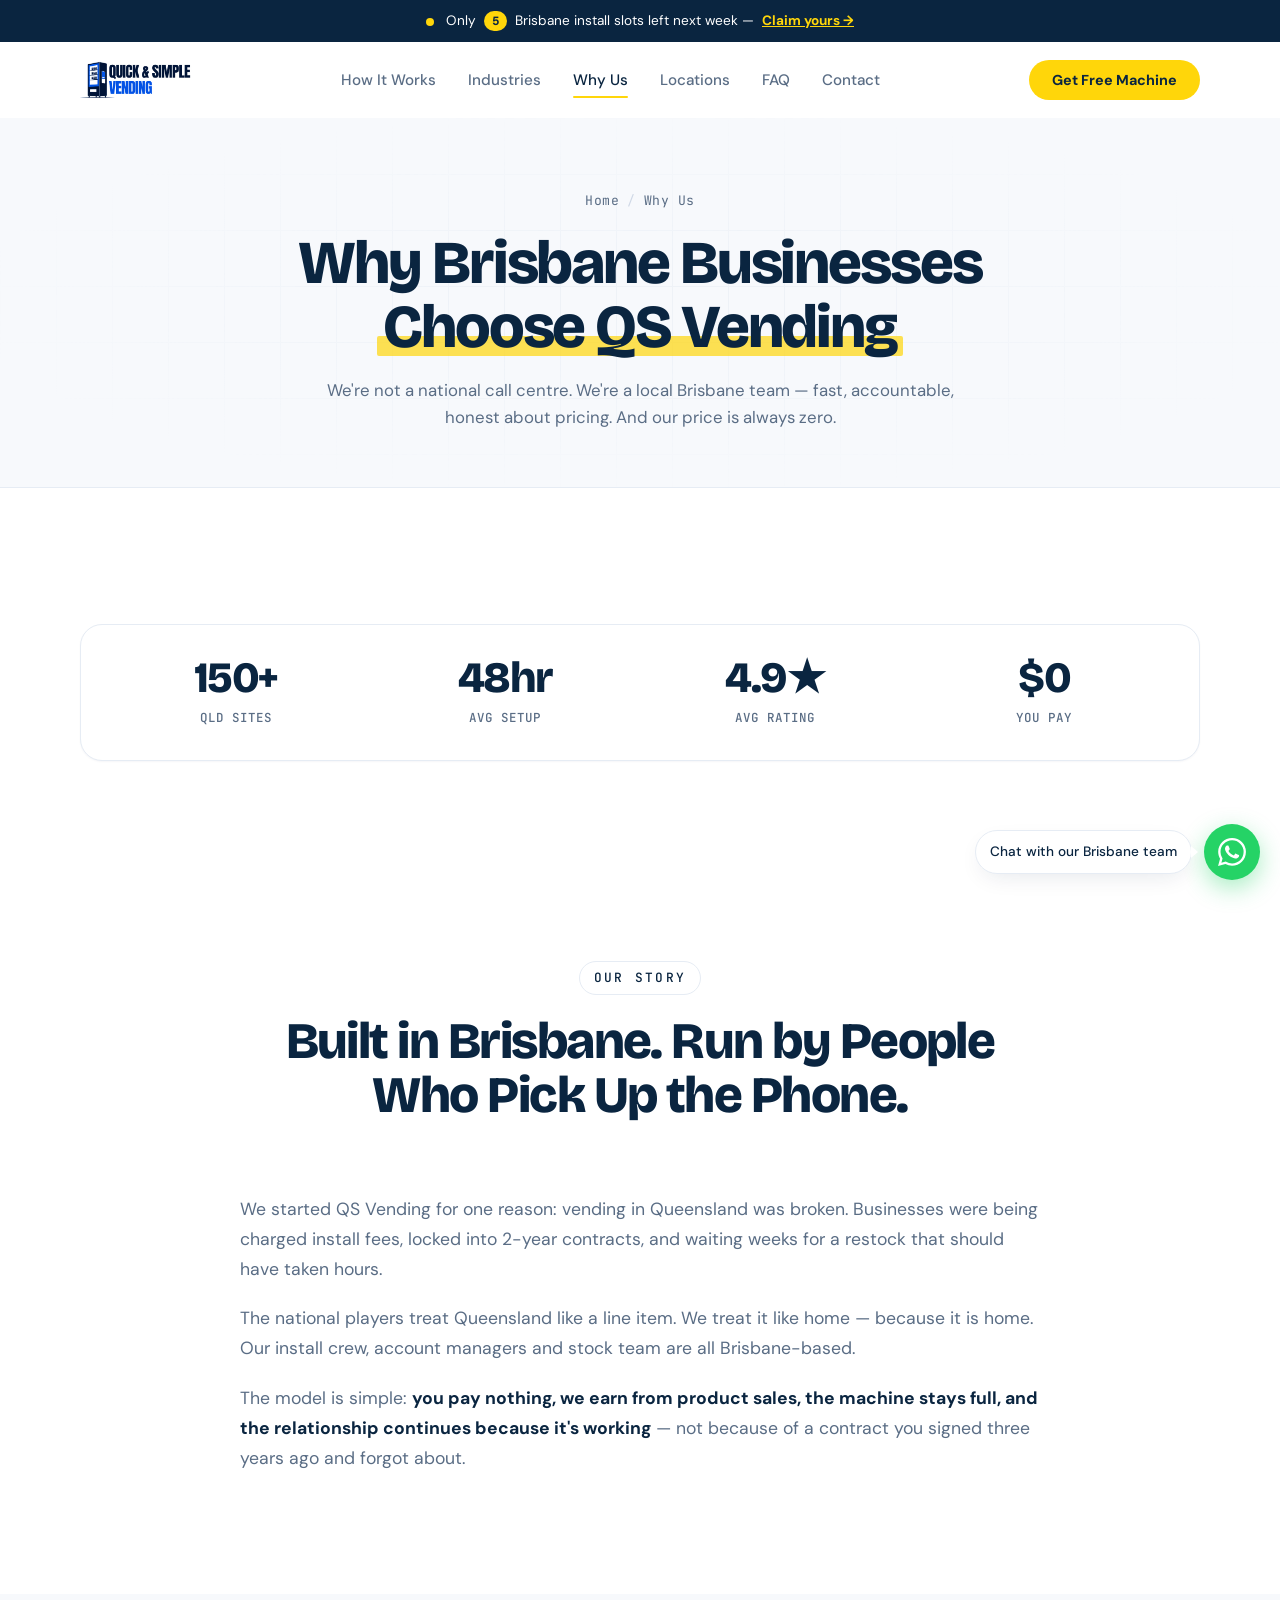
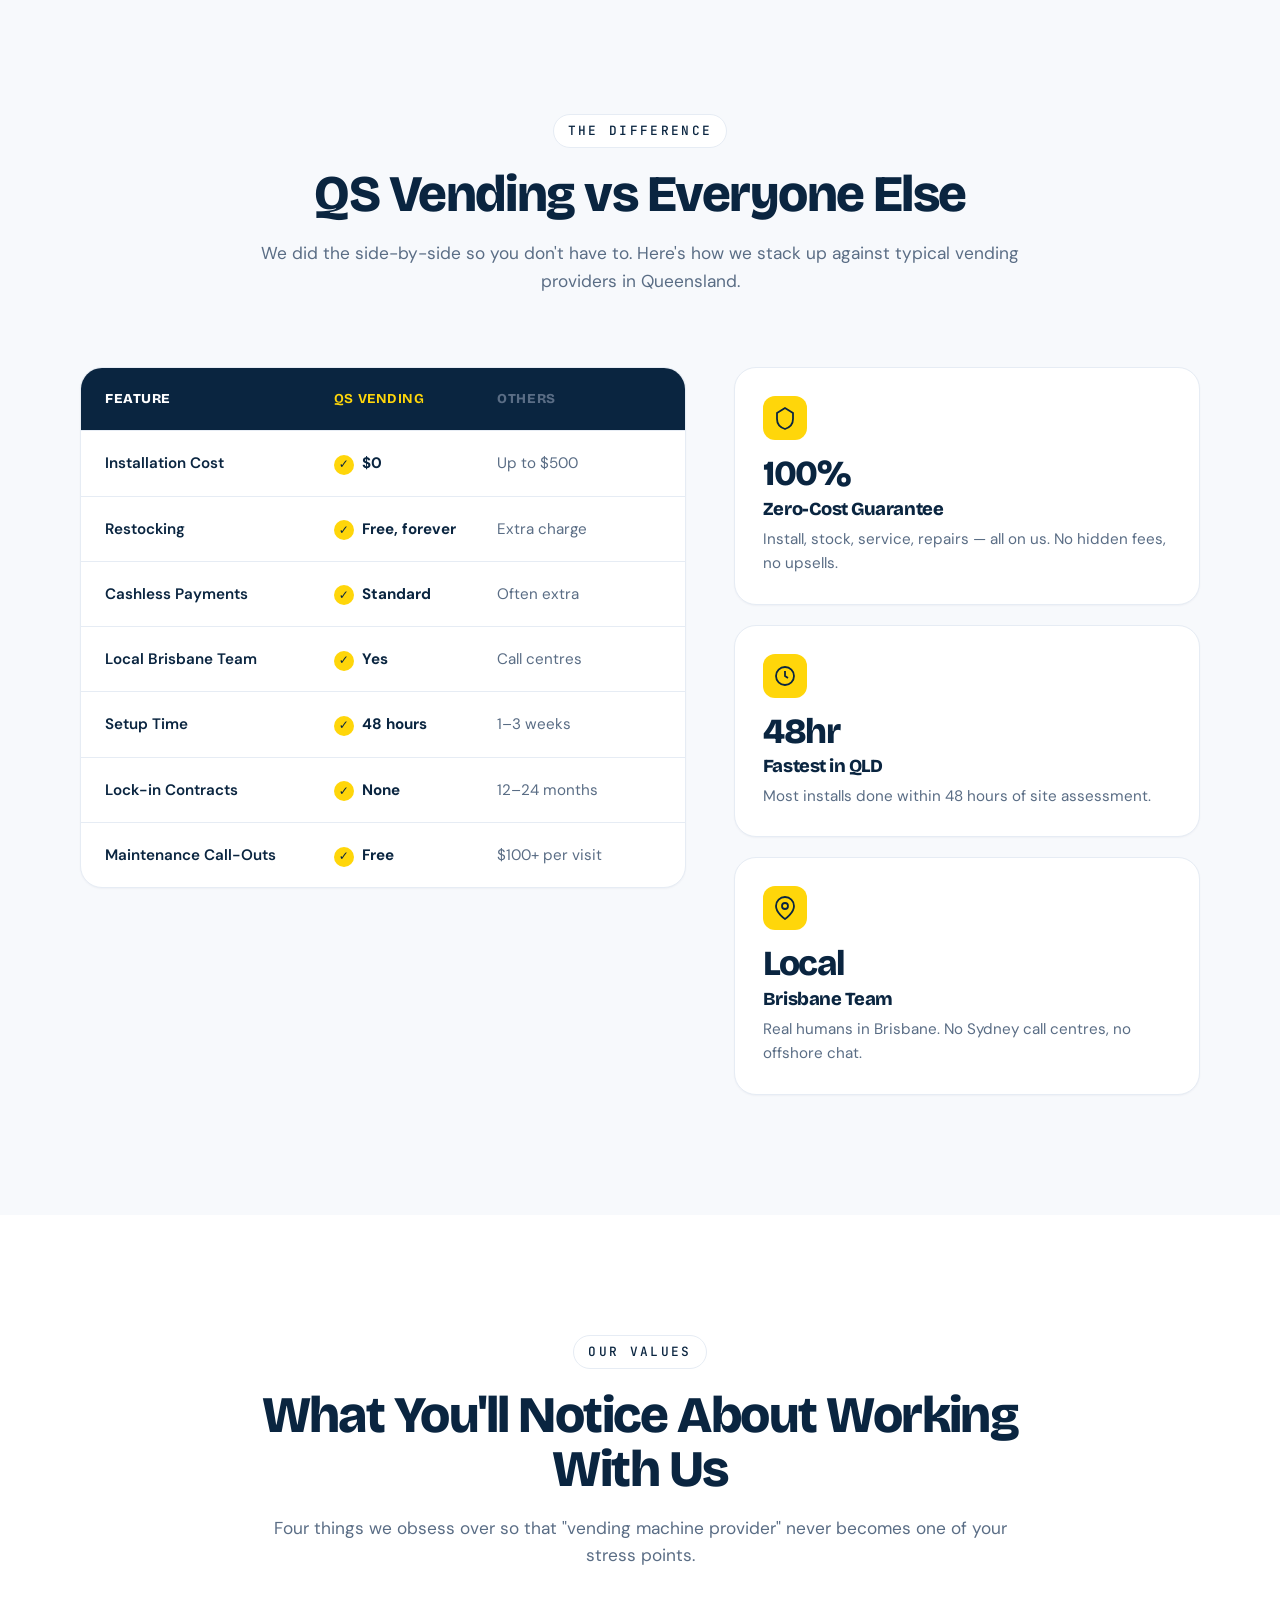
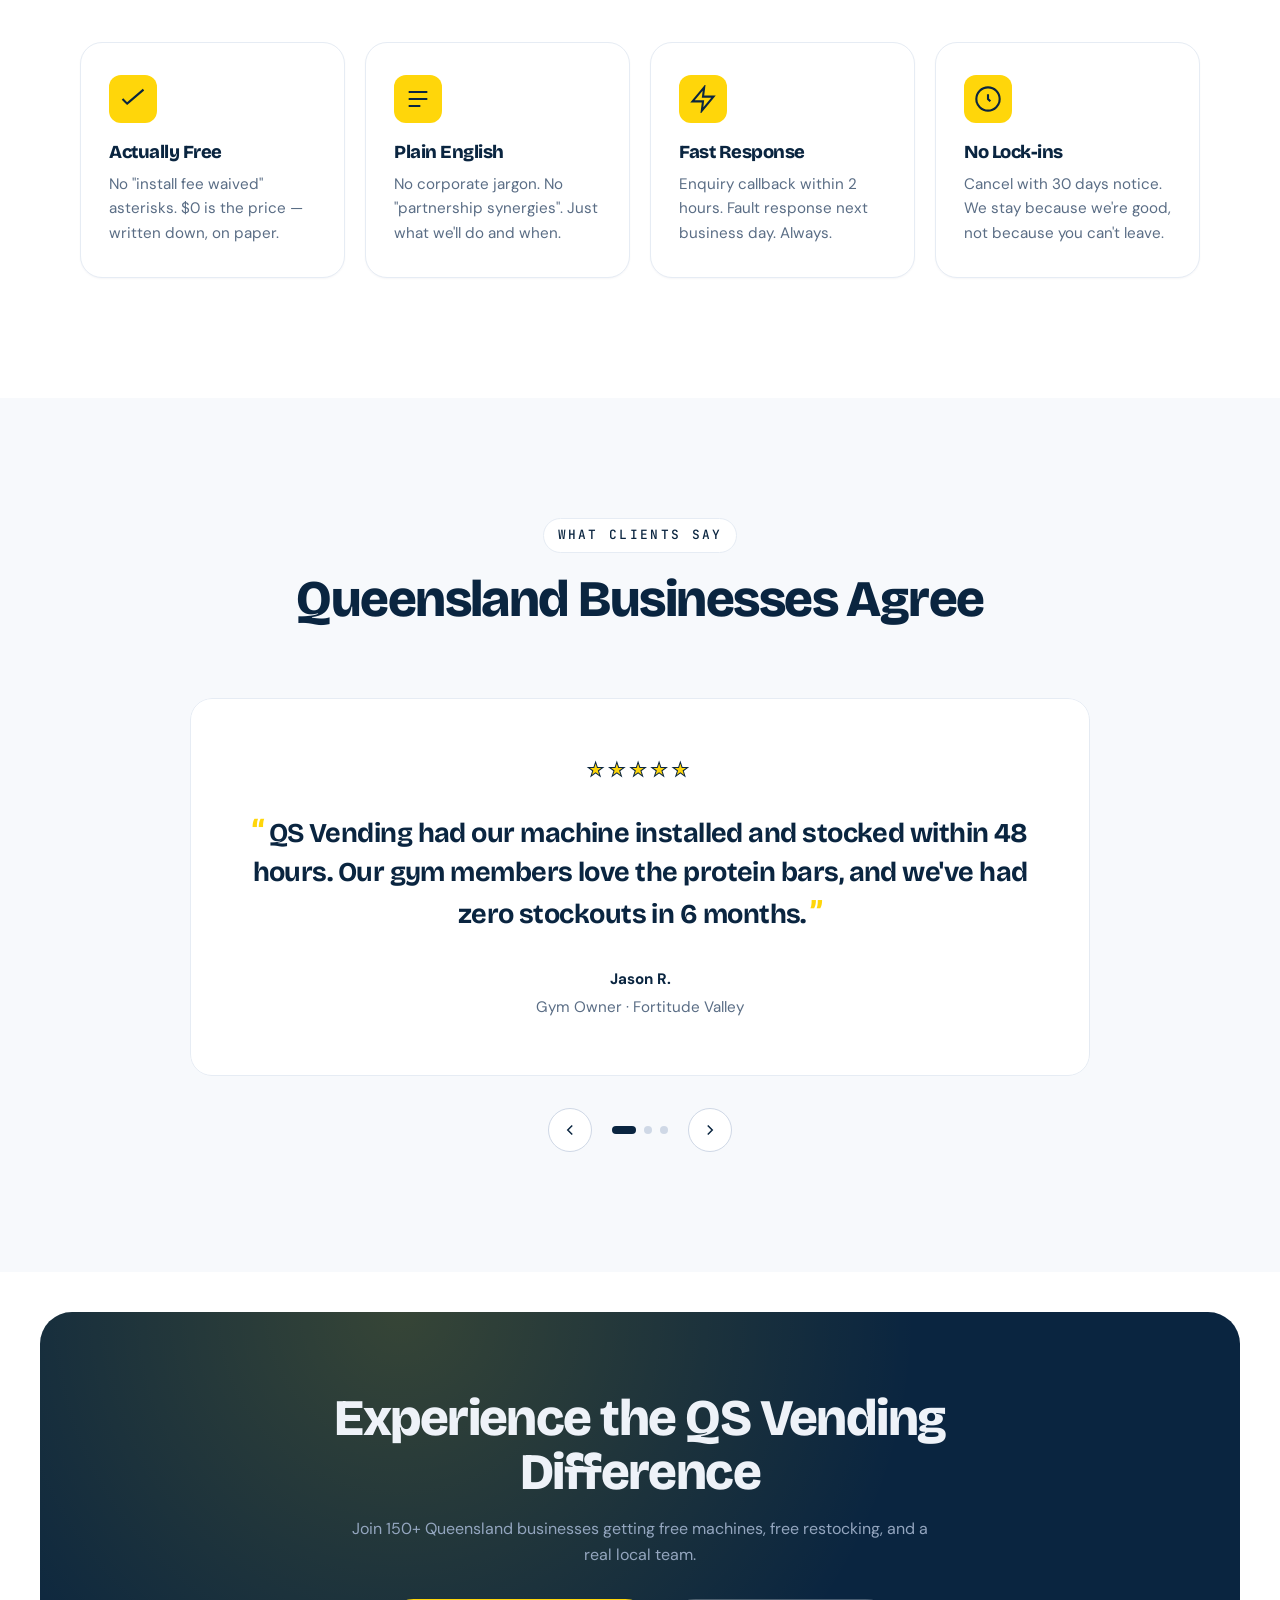
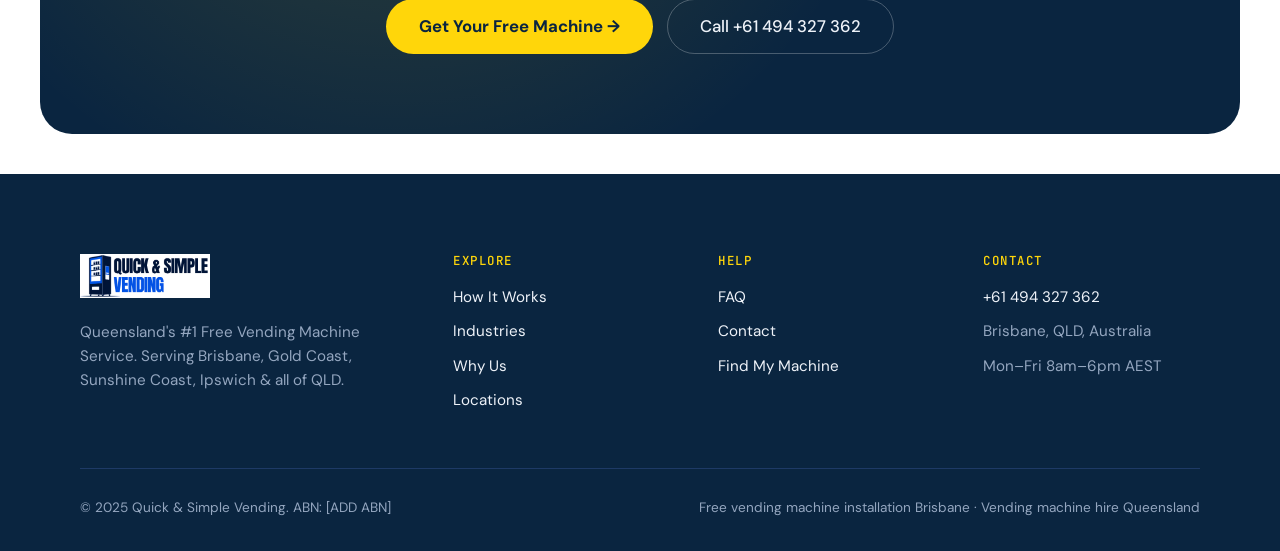
==== commit 33242e1f: "Add QS Vending logo across all pages Replaces the text wordmark in nav + footer on every page with t" ====
--- a/about.html
+++ b/about.html
@@ -39,7 +39,7 @@
 
 <nav class="main-nav">
   <div class="container nav-inner">
-    <a href="index.html" class="logo">QS Vending<span class="dot">.</span></a>
+    <a href="index.html" class="logo"><img src="logo.avif" alt="QS Vending" class="logo-img" width="160" height="38"></a>
     <div class="nav-links">
       <a href="how-it-works.html">How It Works</a>
       <a href="industries.html">Industries</a>
@@ -271,7 +271,7 @@
   <div class="container">
     <div class="footer-top">
       <div class="footer-about">
-        <a href="index.html" class="logo">QS Vending<span class="dot">.</span></a>
+        <a href="index.html" class="logo"><img src="logo.avif" alt="QS Vending" class="logo-img" width="160" height="38"></a>
         <p>Queensland's #1 Free Vending Machine Service. Serving Brisbane, Gold Coast, Sunshine Coast, Ipswich &amp; all of QLD.</p>
       </div>
       <div class="footer-col">
--- a/styles.css
+++ b/styles.css
@@ -262,15 +262,24 @@
   gap: 40px;
 }
 .logo {
-  font-family: 'Bricolage Grotesque', sans-serif;
-  font-weight: 800;
-  font-size: 1.35rem;
-  letter-spacing: -0.035em;
   display: inline-flex;
   align-items: center;
-  color: var(--primary);
-}
-.logo .dot { color: var(--accent); margin-left: 2px; font-size: 1.5em; line-height: 0.5; }
+  gap: 8px;
+  line-height: 1;
+  text-decoration: none;
+}
+.logo-img {
+  height: 38px;
+  width: auto;
+  display: block;
+  transition: transform 0.25s ease;
+}
+.logo:hover .logo-img { transform: scale(1.04); }
+.main-footer .logo-img { height: 44px; }
+@media (max-width: 640px) {
+  .logo-img { height: 32px; }
+  .main-footer .logo-img { height: 38px; }
+}
 
 .nav-links { display: flex; gap: 32px; align-items: center; }
 .nav-links a {
@@ -2139,11 +2148,30 @@
   aspect-ratio: 6 / 5;
   overflow: hidden;
   border: 1px solid var(--border);
+  width: 100%;
+  max-width: 100%;
+  min-width: 0;
 }
 .coverage-map-svg {
   width: 100%;
   height: 100%;
   display: block;
+  overflow: visible;
+}
+@media (max-width: 900px) {
+  .coverage-map-visual {
+    aspect-ratio: 1 / 1;
+    max-height: 380px;
+    margin: 0 auto;
+  }
+}
+@media (max-width: 480px) {
+  .coverage-map-visual {
+    padding: 12px;
+    aspect-ratio: auto;
+    height: 300px;
+    max-height: none;
+  }
 }
 
 .coverage-checker h3 {
@@ -2268,7 +2296,24 @@
   gap: 16px;
   margin-top: 32px;
 }
-@media (max-width: 640px) { .coverage-stats { grid-template-columns: 1fr 1fr; } }
+@media (max-width: 640px) {
+  .coverage-stats { grid-template-columns: repeat(3, 1fr); gap: 10px; }
+  .coverage-stat { padding: 16px 8px; }
+  .coverage-stat .num { font-size: 1.3rem; }
+  .coverage-stat .label { font-size: 0.62rem; letter-spacing: 0.06em; }
+}
+@media (max-width: 420px) {
+  .coverage-grid { padding: 20px 16px; gap: 28px; }
+  .checker-input-row .btn { padding: 0 16px; font-size: 0.9rem; }
+  .checker-input-row input { padding: 14px 14px; font-size: 1rem; }
+  .coverage-checker h3 { font-size: 1.35rem; }
+  .map-legend .legend-item { font-size: 0.82rem; }
+}
+
+/* Keep coverage section padding reasonable on mobile */
+@media (max-width: 640px) {
+  #coverage-map { padding-top: 60px; padding-bottom: 60px; }
+}
 .coverage-stat {
   background: var(--bg-soft);
   border: 1px solid var(--border);
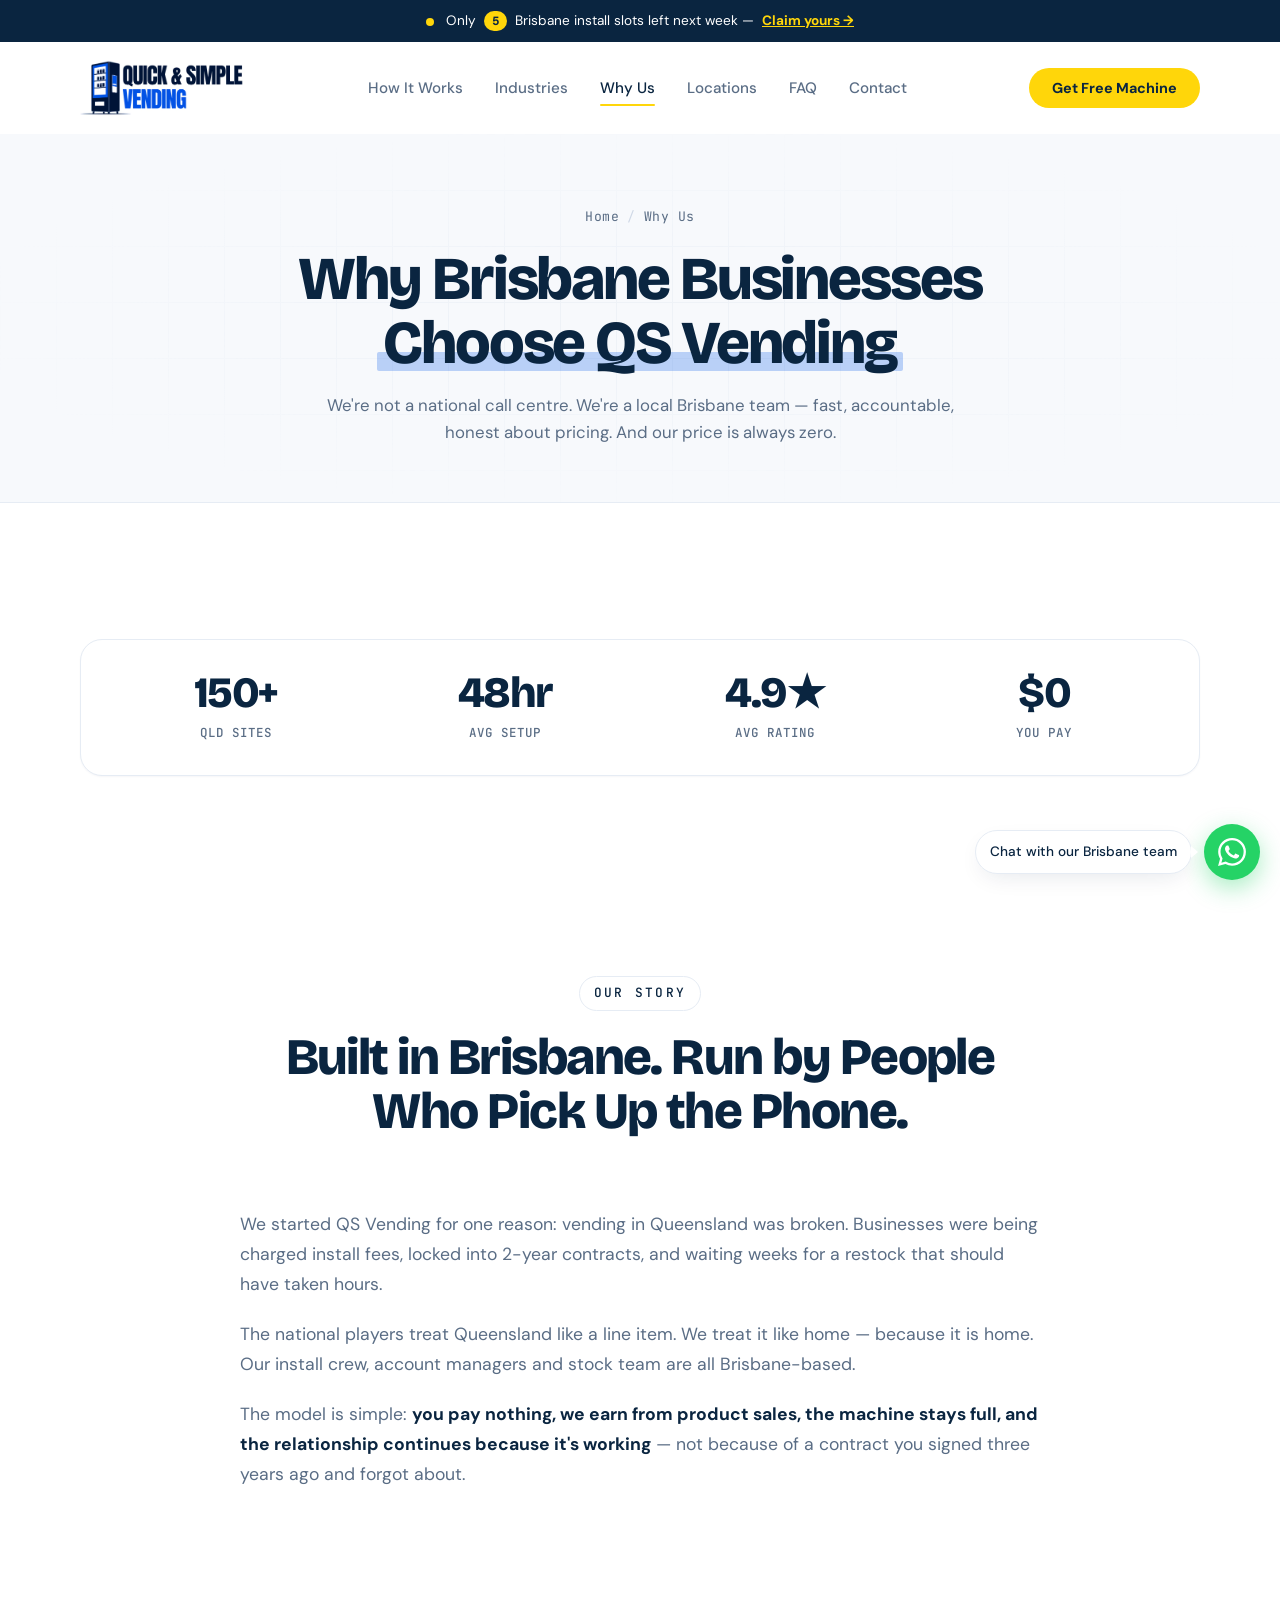
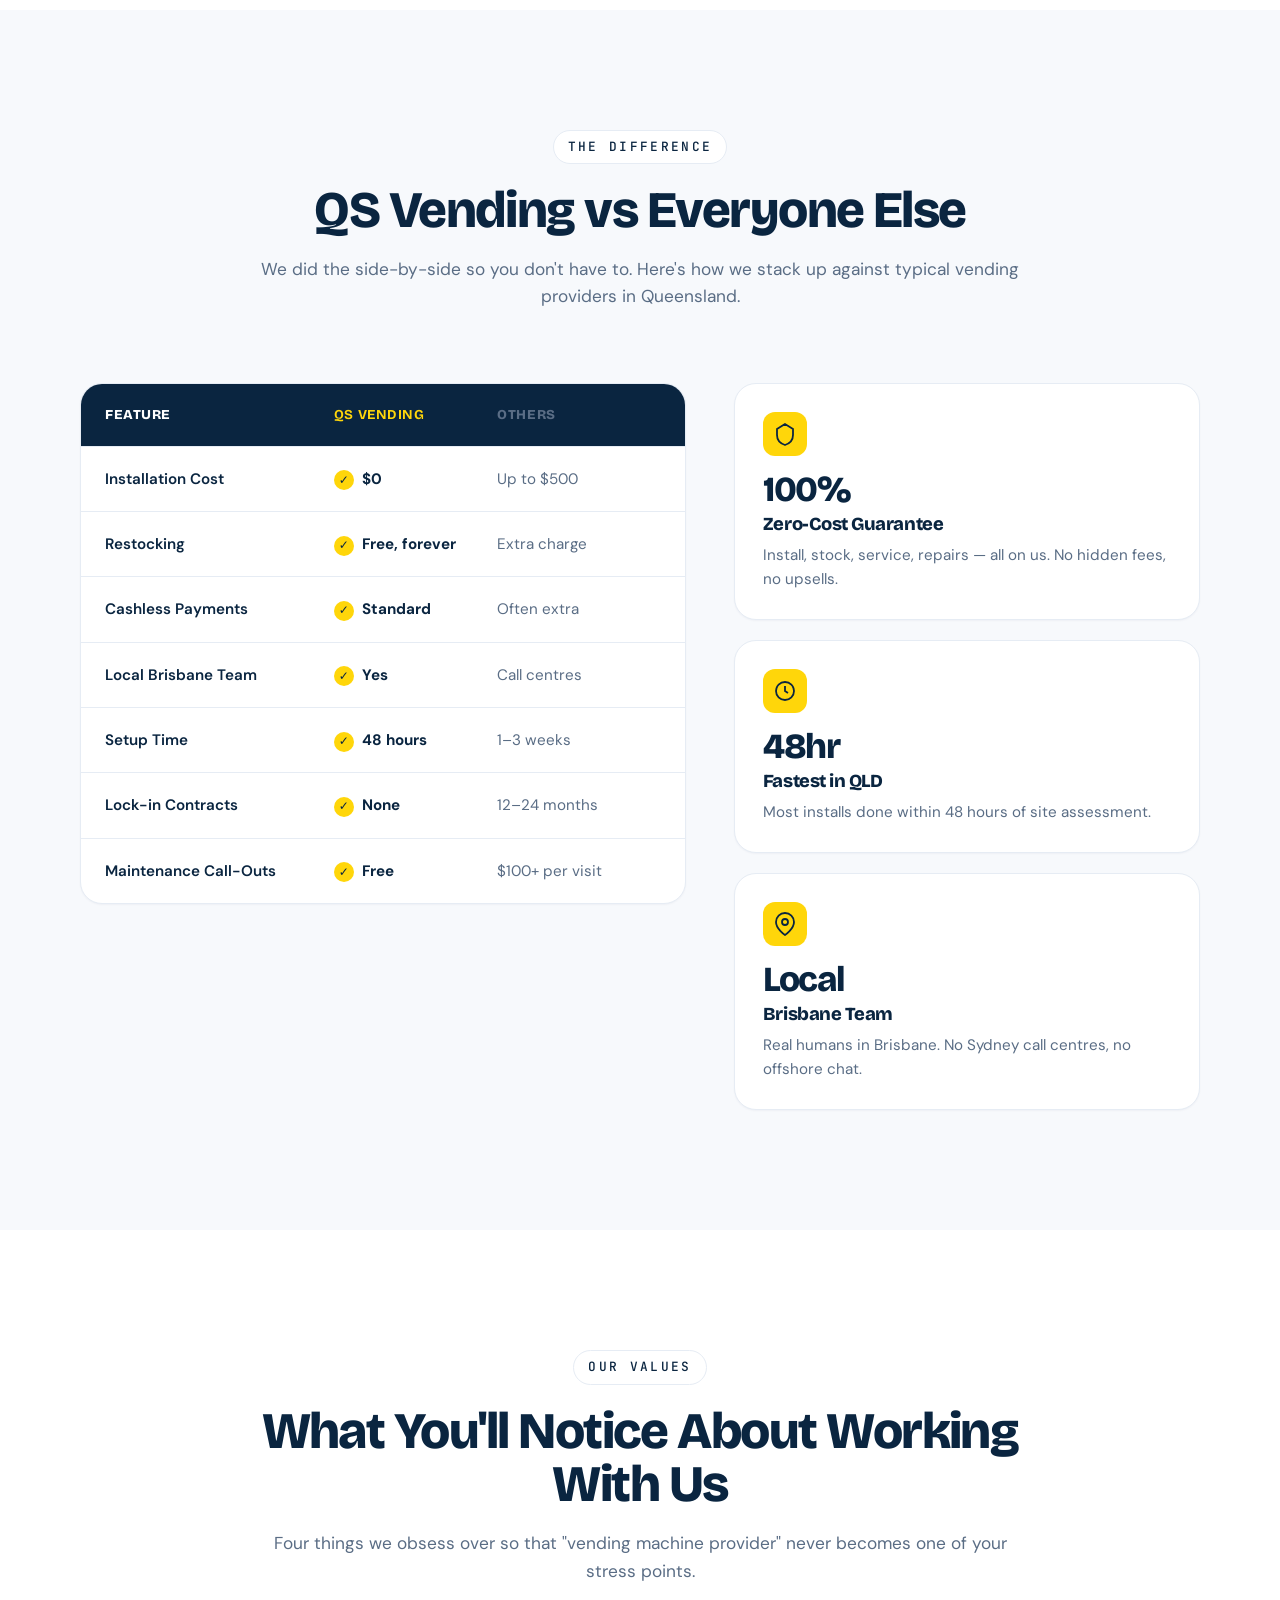
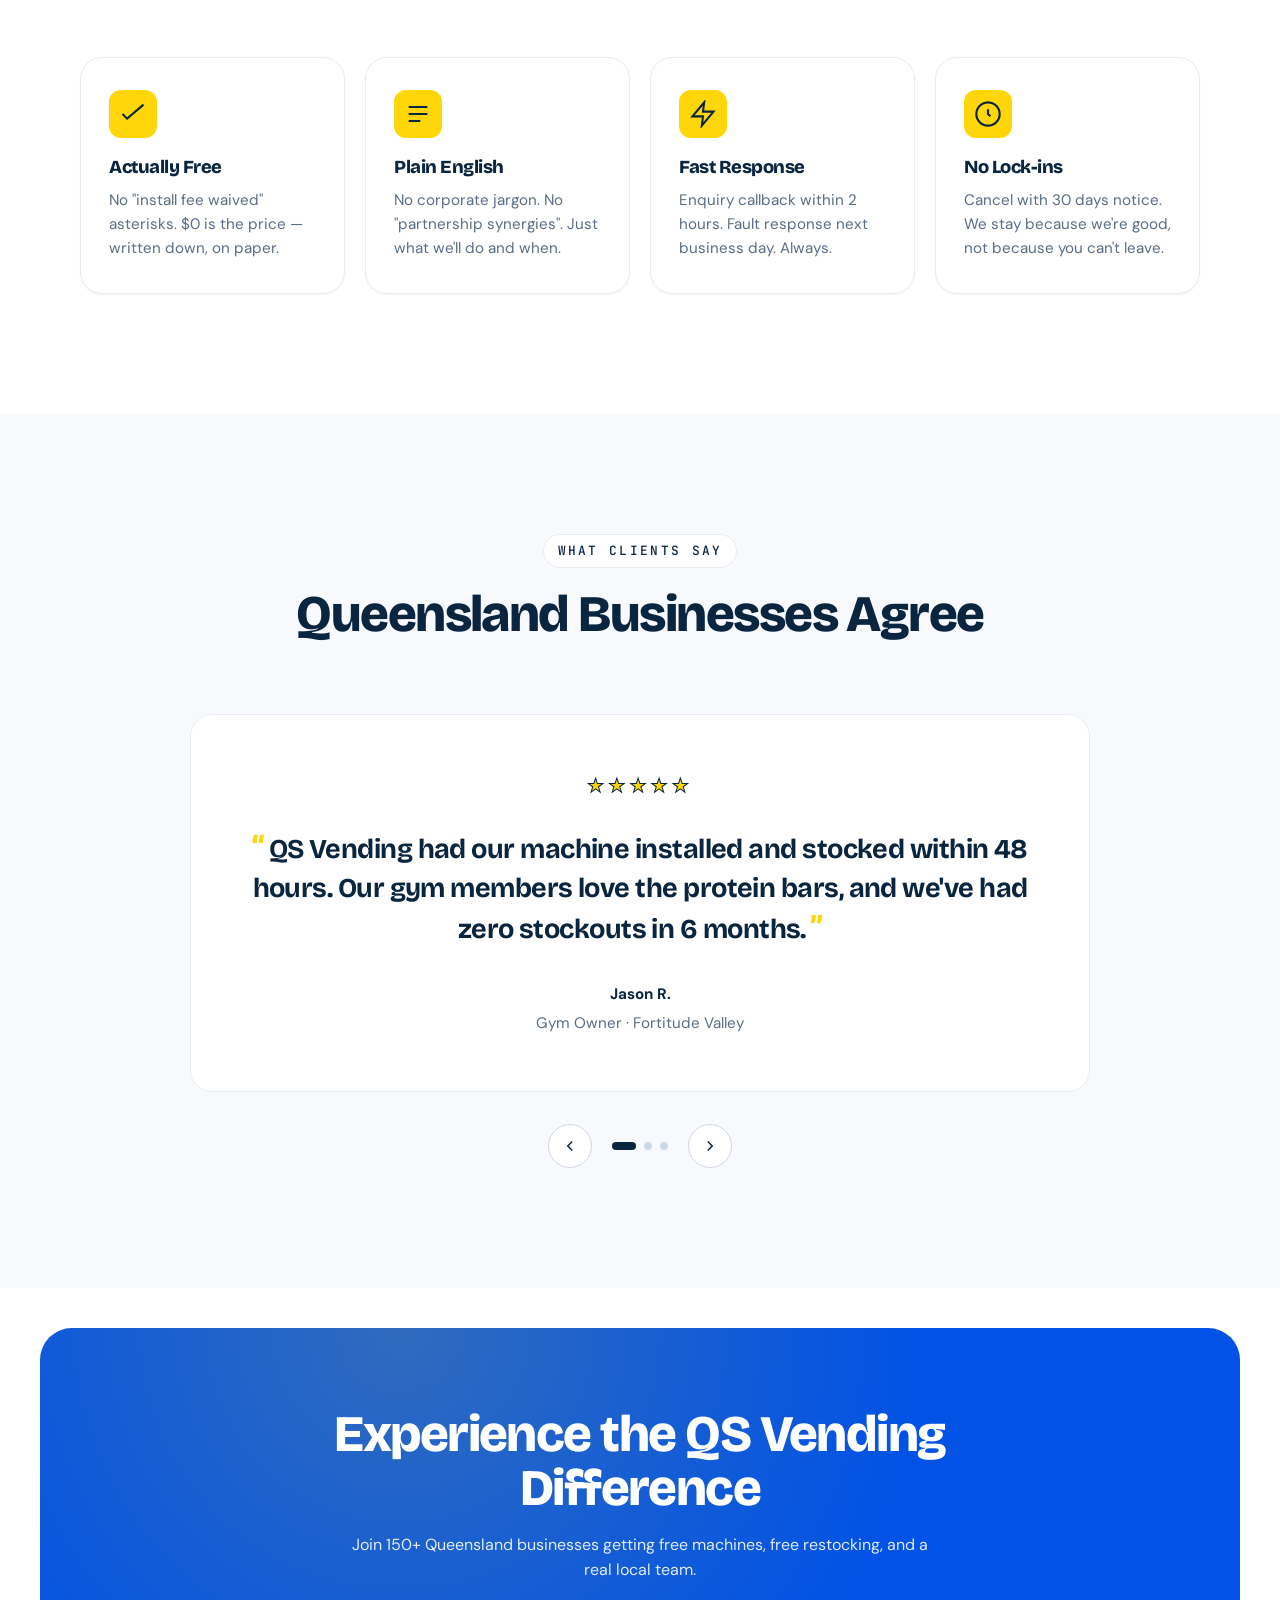
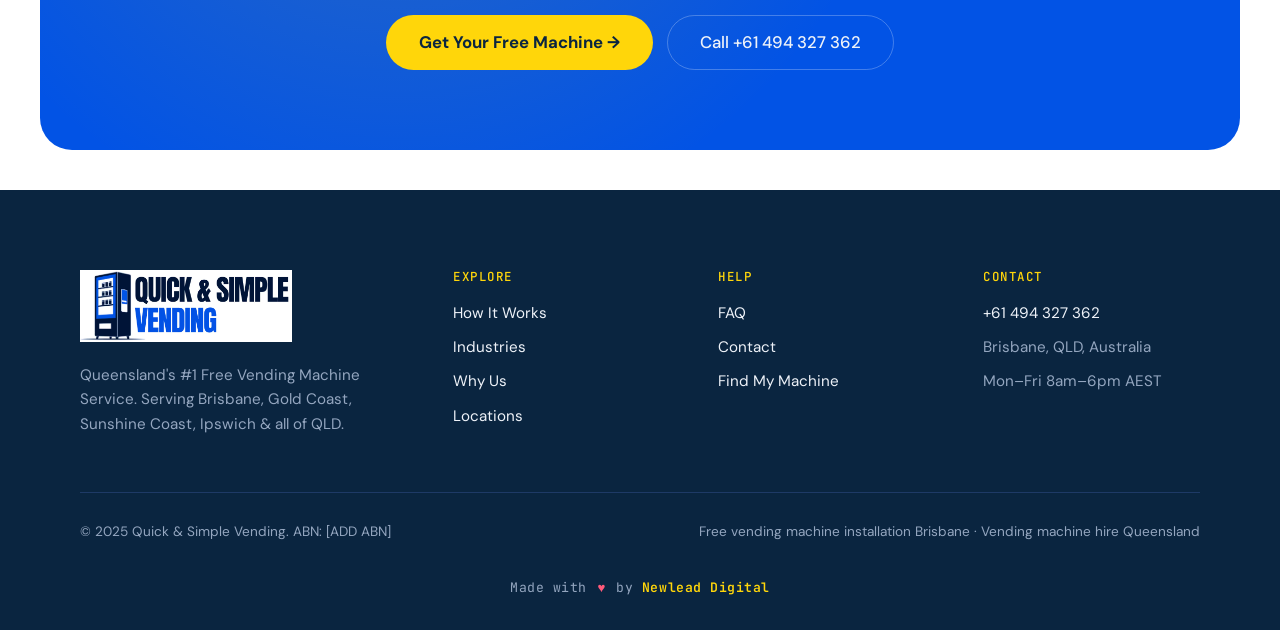
==== commit a3df2593: "Add Newlead Digital credit to footer Small centered credit line beneath the footer-bottom on every p" ====
--- a/about.html
+++ b/about.html
@@ -304,6 +304,7 @@
       <div>© 2025 Quick &amp; Simple Vending. ABN: [ADD ABN]</div>
       <div class="footer-keywords">Free vending machine installation Brisbane · Vending machine hire Queensland</div>
     </div>
+    <div class="footer-credit">Made with <span class="heart" aria-label="love">♥</span> by <a href="https://newleadigital.com" target="_blank" rel="noopener">Newlead Digital</a></div>
   </div>
 </footer>
 
--- a/styles.css
+++ b/styles.css
@@ -26,6 +26,11 @@
   --accent:        #FFD60A;
   --accent-dark:   #F4C200;
   --accent-soft:   #FFF4B5;
+
+  /* Brand blue (from logo) */
+  --brand-blue:      #0253E5;
+  --brand-blue-dark: #013FB3;
+  --brand-blue-soft: #DDE8FE;
 
   /* Text */
   --text:          #0A2540;
@@ -88,6 +93,8 @@
 h3 { font-size: clamp(1.2rem, 2.2vw, 1.6rem); }
 h4 { font-size: 1.08rem; }
 p { color: var(--text-muted); }
+p a, .faq-a a { color: var(--brand-blue); font-weight: 600; border-bottom: 1px solid currentColor; padding-bottom: 1px; transition: var(--transition); }
+p a:hover, .faq-a a:hover { color: var(--brand-blue-dark); }
 .mono { font-family: 'JetBrains Mono', monospace; }
 
 .on-dark h1, .on-dark h2, .on-dark h3, .on-dark h4 { color: var(--text-on-dark); }
@@ -107,6 +114,49 @@
 .section-dark { background: var(--bg-dark); color: var(--text-on-dark); }
 .section-dark p { color: var(--text-on-dark-muted); }
 .section-soft { background: var(--bg-soft); }
+
+/* Brand-blue section (on-brand punctuation between pale sections) */
+.section-brand {
+  background: var(--brand-blue);
+  color: #fff;
+  position: relative;
+  overflow: hidden;
+}
+.section-brand::before {
+  content: "";
+  position: absolute;
+  inset: 0;
+  background:
+    radial-gradient(circle at 15% 20%, rgba(255, 214, 10, 0.18), transparent 50%),
+    radial-gradient(circle at 85% 85%, rgba(255, 255, 255, 0.08), transparent 50%);
+  pointer-events: none;
+}
+.section-brand > .container { position: relative; z-index: 1; }
+.section-brand h1, .section-brand h2, .section-brand h3, .section-brand h4 { color: #fff; }
+.section-brand p { color: rgba(255, 255, 255, 0.88); }
+.section-brand .eyebrow {
+  background: rgba(255, 255, 255, 0.12);
+  border-color: rgba(255, 255, 255, 0.25);
+  color: #fff;
+}
+.section-brand .highlight::after { background: var(--accent); opacity: 0.95; }
+.section-brand .testimonial {
+  border-color: transparent;
+  box-shadow: 0 28px 60px -20px rgba(0, 30, 100, 0.45);
+}
+/* Restore dark text on white testimonial cards inside a brand-blue section */
+.section-brand .testimonial-quote { color: var(--primary); }
+.section-brand .testimonial-meta { color: var(--text-muted); }
+.section-brand .testimonial-meta strong { color: var(--primary); }
+.section-brand .stars { color: var(--accent); }
+.section-brand .carousel-btn {
+  background: rgba(255, 255, 255, 0.15);
+  border-color: rgba(255, 255, 255, 0.3);
+  color: #fff;
+}
+.section-brand .carousel-btn:hover { background: #fff; color: var(--brand-blue); border-color: #fff; }
+.section-brand .dot { background: rgba(255, 255, 255, 0.35); }
+.section-brand .dot.active { background: #fff; }
 
 /* ========== REUSABLE BITS ========== */
 .eyebrow {
@@ -144,11 +194,13 @@
   right: -0.02em;
   bottom: 0.05em;
   height: 0.32em;
-  background: var(--accent);
+  background: var(--brand-blue);
   z-index: -1;
-  opacity: 0.7;
+  opacity: 0.25;
   border-radius: 2px;
 }
+/* Keep a yellow highlight inside the brand-blue section for contrast */
+.section-brand .highlight::after { background: var(--accent); opacity: 0.9; }
 
 /* ========== BUTTONS ========== */
 .btn {
@@ -264,21 +316,20 @@
 .logo {
   display: inline-flex;
   align-items: center;
-  gap: 8px;
   line-height: 1;
   text-decoration: none;
 }
 .logo-img {
-  height: 38px;
+  height: 56px;
   width: auto;
   display: block;
   transition: transform 0.25s ease;
 }
 .logo:hover .logo-img { transform: scale(1.04); }
-.main-footer .logo-img { height: 44px; }
+.main-footer .logo-img { height: 72px; }
 @media (max-width: 640px) {
-  .logo-img { height: 32px; }
-  .main-footer .logo-img { height: 38px; }
+  .logo-img { height: 46px; }
+  .main-footer .logo-img { height: 60px; }
 }
 
 .nav-links { display: flex; gap: 32px; align-items: center; }
@@ -350,7 +401,20 @@
   color: var(--primary);
   border-bottom: 1px solid var(--border);
 }
-.mobile-menu .btn { margin-top: 24px; width: 100%; }
+.mobile-menu a.btn {
+  display: inline-flex;
+  justify-content: center;
+  align-items: center;
+  padding: 18px 28px;
+  border-bottom: 0;
+  margin-top: 28px;
+  width: 100%;
+  font-size: 1rem;
+  background: var(--accent);
+  color: var(--primary);
+  border-radius: 100px;
+}
+.mobile-menu a.btn:hover { background: var(--accent-dark); }
 
 @media (max-width: 1024px) {
   .nav-links { display: none; }
@@ -358,8 +422,10 @@
   .mobile-menu { display: block; }
   nav.main-nav .nav-cta { display: none; }
 }
-@media (max-width: 480px) {
-  .nav-inner { gap: 12px; }
+@media (max-width: 640px) {
+  nav.main-nav { padding: 10px 0; }
+  nav.main-nav.scrolled { padding: 8px 0; }
+  .nav-inner { gap: 12px; padding: 0 18px; }
 }
 
 /* ========== HERO ========== */
@@ -367,6 +433,13 @@
   position: relative;
   overflow: hidden;
   padding: 80px 0 100px;
+}
+@media (max-width: 768px) {
+  .hero { padding: 20px 0 60px; }
+  .hero-inner { padding-top: 0 !important; }
+  .hero-badge { margin-bottom: 18px; }
+  .hero h1 { margin-bottom: 16px; }
+  .hero-sub { margin-bottom: 24px; }
 }
 .hero-dark { background: var(--bg-dark); color: var(--text-on-dark); }
 .hero-dark h1, .hero-dark h2 { color: var(--text-on-dark); }
@@ -460,7 +533,7 @@
 
 .hero h1 { max-width: 980px; margin: 0 auto 24px; }
 .hero h1 .accent-underline {
-  background: linear-gradient(180deg, transparent 60%, var(--accent) 60%);
+  background: linear-gradient(180deg, transparent 60%, rgba(2, 83, 229, 0.28) 60%);
   padding: 0 0.05em;
 }
 .hero-sub {
@@ -600,12 +673,15 @@
   right: 20px;
   font-family: 'Bricolage Grotesque', sans-serif;
   font-weight: 800;
-  font-size: 9rem;
+  font-size: clamp(6rem, 14vw, 9rem);
   color: var(--accent);
   opacity: 0.25;
   line-height: 1;
   letter-spacing: -0.05em;
   pointer-events: none;
+}
+@media (max-width: 640px) {
+  .step-num { right: 16px; opacity: 0.2; }
 }
 .step-card h3 { margin-bottom: 14px; position: relative; }
 .step-card p { position: relative; font-size: 0.98rem; }
@@ -1195,8 +1271,8 @@
 .field select:focus,
 .field textarea:focus {
   outline: 0;
-  border-color: var(--primary);
-  box-shadow: 0 0 0 3px var(--accent-soft);
+  border-color: var(--brand-blue);
+  box-shadow: 0 0 0 3px var(--brand-blue-soft);
 }
 .field select {
   appearance: none;
@@ -1255,9 +1331,9 @@
 /* ========== CTA STRIP ========== */
 .cta-strip {
   padding: 80px 40px;
-  background: var(--bg-dark);
+  background: var(--brand-blue);
   border-radius: var(--radius-xl);
-  color: var(--text-on-dark);
+  color: #fff;
   text-align: center;
   position: relative;
   overflow: hidden;
@@ -1271,8 +1347,13 @@
   background: radial-gradient(circle at 30% 0%, rgba(255, 214, 10, 0.18), transparent 55%);
 }
 .cta-strip > * { position: relative; z-index: 1; }
-.cta-strip h2 { color: var(--text-on-dark); max-width: 700px; margin: 0 auto 16px; }
-.cta-strip p { color: var(--text-on-dark-muted); max-width: 580px; margin: 0 auto 32px; }
+.cta-strip h2 { color: #fff; max-width: 700px; margin: 0 auto 16px; }
+.cta-strip p { color: rgba(255, 255, 255, 0.88); max-width: 580px; margin: 0 auto 32px; }
+.cta-strip .eyebrow {
+  background: rgba(255, 255, 255, 0.12);
+  border-color: rgba(255, 255, 255, 0.25);
+  color: #fff;
+}
 .cta-strip-buttons { display: flex; gap: 14px; justify-content: center; flex-wrap: wrap; }
 .cta-strip .btn-outline { border-color: rgba(255,255,255,0.25); color: var(--text-on-dark); }
 .cta-strip .btn-outline:hover { border-color: var(--accent); color: var(--accent); background: transparent; }
@@ -1324,6 +1405,34 @@
 }
 .footer-keywords { max-width: 520px; text-align: right; }
 @media (max-width: 768px) { .footer-keywords { text-align: left; } }
+
+.footer-credit {
+  text-align: center;
+  padding: 20px 0 0;
+  margin-top: 14px;
+  font-size: 0.82rem;
+  color: var(--text-on-dark-muted);
+  font-family: 'JetBrains Mono', monospace;
+  letter-spacing: 0.04em;
+}
+.footer-credit .heart {
+  color: #FF5A7A;
+  display: inline-block;
+  animation: heartBeat 1.8s ease-in-out infinite;
+  margin: 0 2px;
+}
+.footer-credit a {
+  color: var(--accent);
+  font-weight: 600;
+  border-bottom: 1px solid transparent;
+  transition: border-color 0.25s ease, color 0.25s ease;
+}
+.footer-credit a:hover { color: var(--bg); border-bottom-color: currentColor; }
+@keyframes heartBeat {
+  0%, 100% { transform: scale(1); }
+  30% { transform: scale(1.2); }
+  60% { transform: scale(1); }
+}
 
 /* ========== STICKY MOBILE CTA ========== */
 .mobile-cta-bar {
@@ -2202,8 +2311,8 @@
 }
 .checker-input-row input:focus {
   outline: 0;
-  border-color: var(--primary);
-  box-shadow: 0 0 0 3px var(--accent-soft);
+  border-color: var(--brand-blue);
+  box-shadow: 0 0 0 3px var(--brand-blue-soft);
 }
 .checker-input-row input::placeholder { color: var(--text-muted); letter-spacing: 0.05em; }
 .checker-input-row .btn {
@@ -2392,11 +2501,13 @@
   gap: 4px;
   margin-top: 16px;
   font-weight: 600;
-  color: var(--primary);
+  color: var(--brand-blue);
   font-size: 0.9rem;
-  border-bottom: 2px solid var(--accent);
+  border-bottom: 2px solid var(--brand-blue);
   padding-bottom: 2px;
-}
+  transition: var(--transition);
+}
+.feature-card .f-link:hover { color: var(--brand-blue-dark); border-bottom-color: var(--brand-blue-dark); gap: 8px; }
 
 /* ========== INLINE CTA BLOCK ========== */
 .mini-cta {
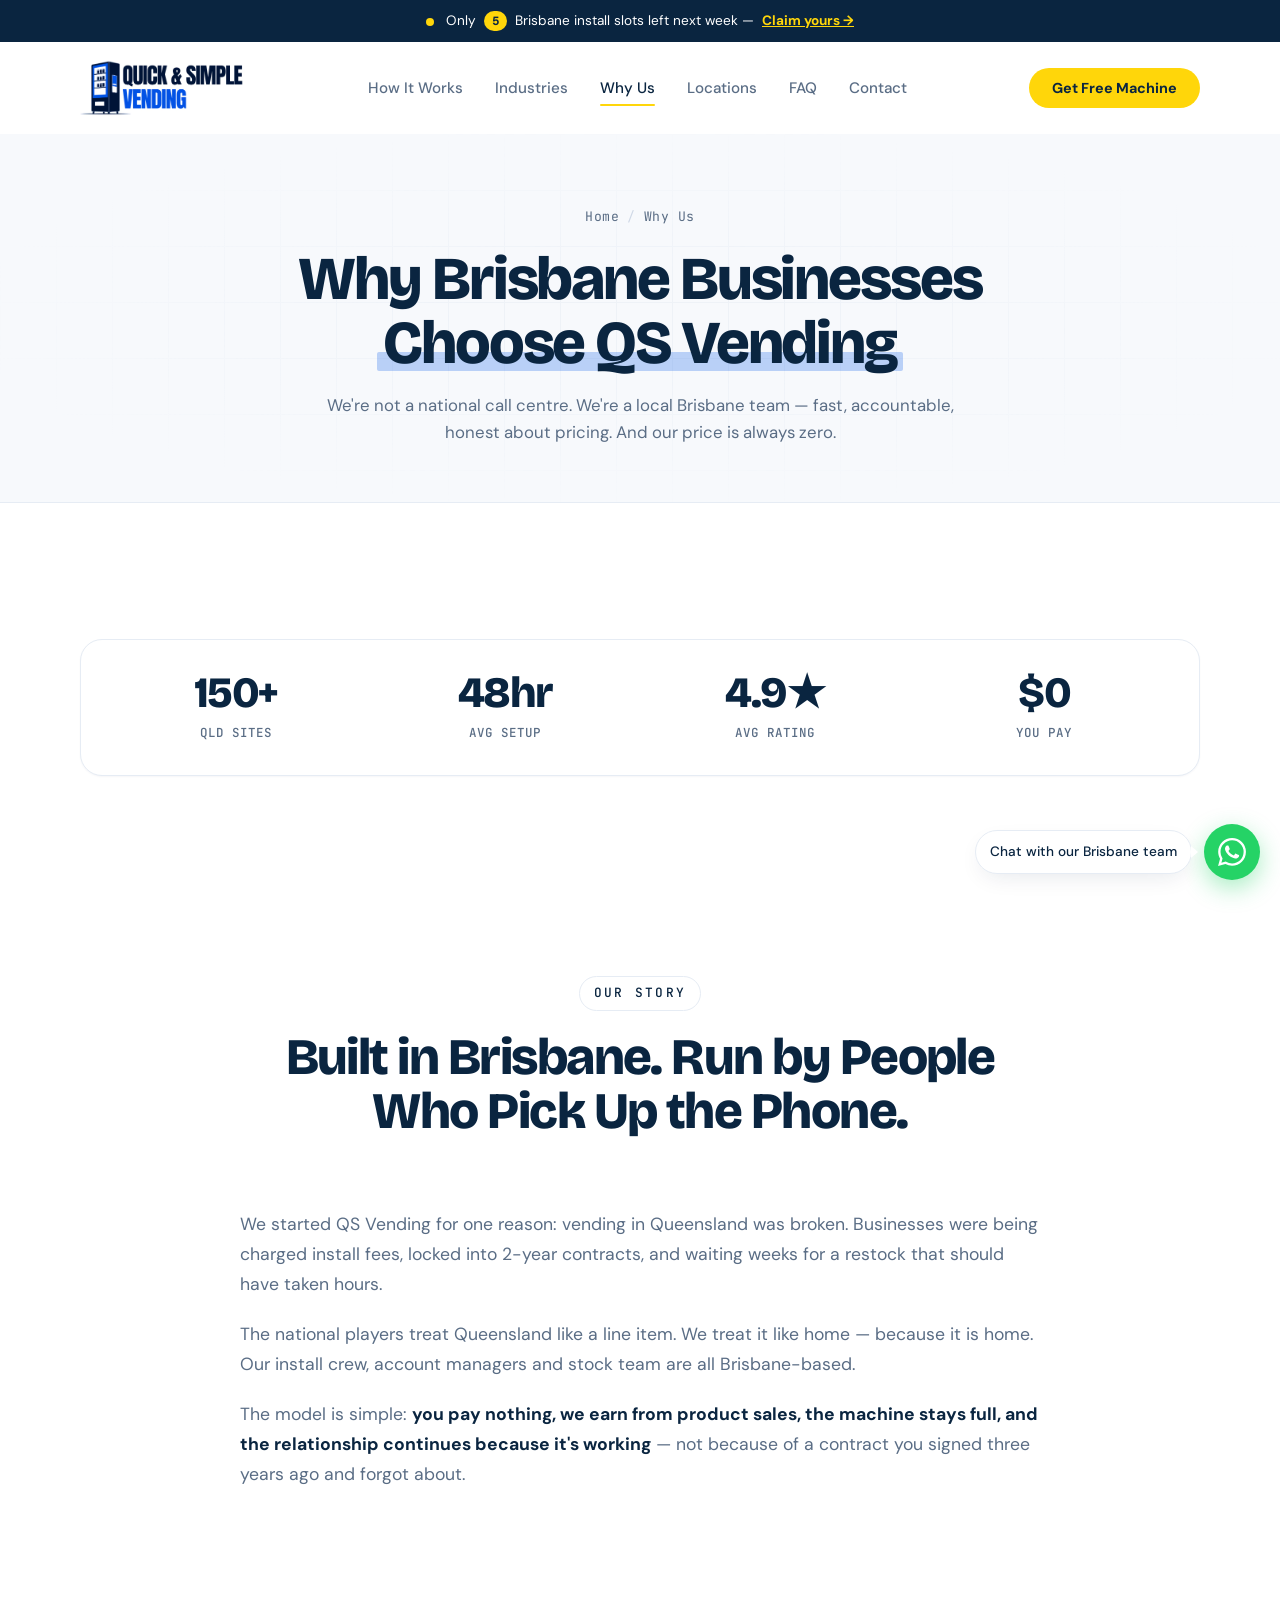
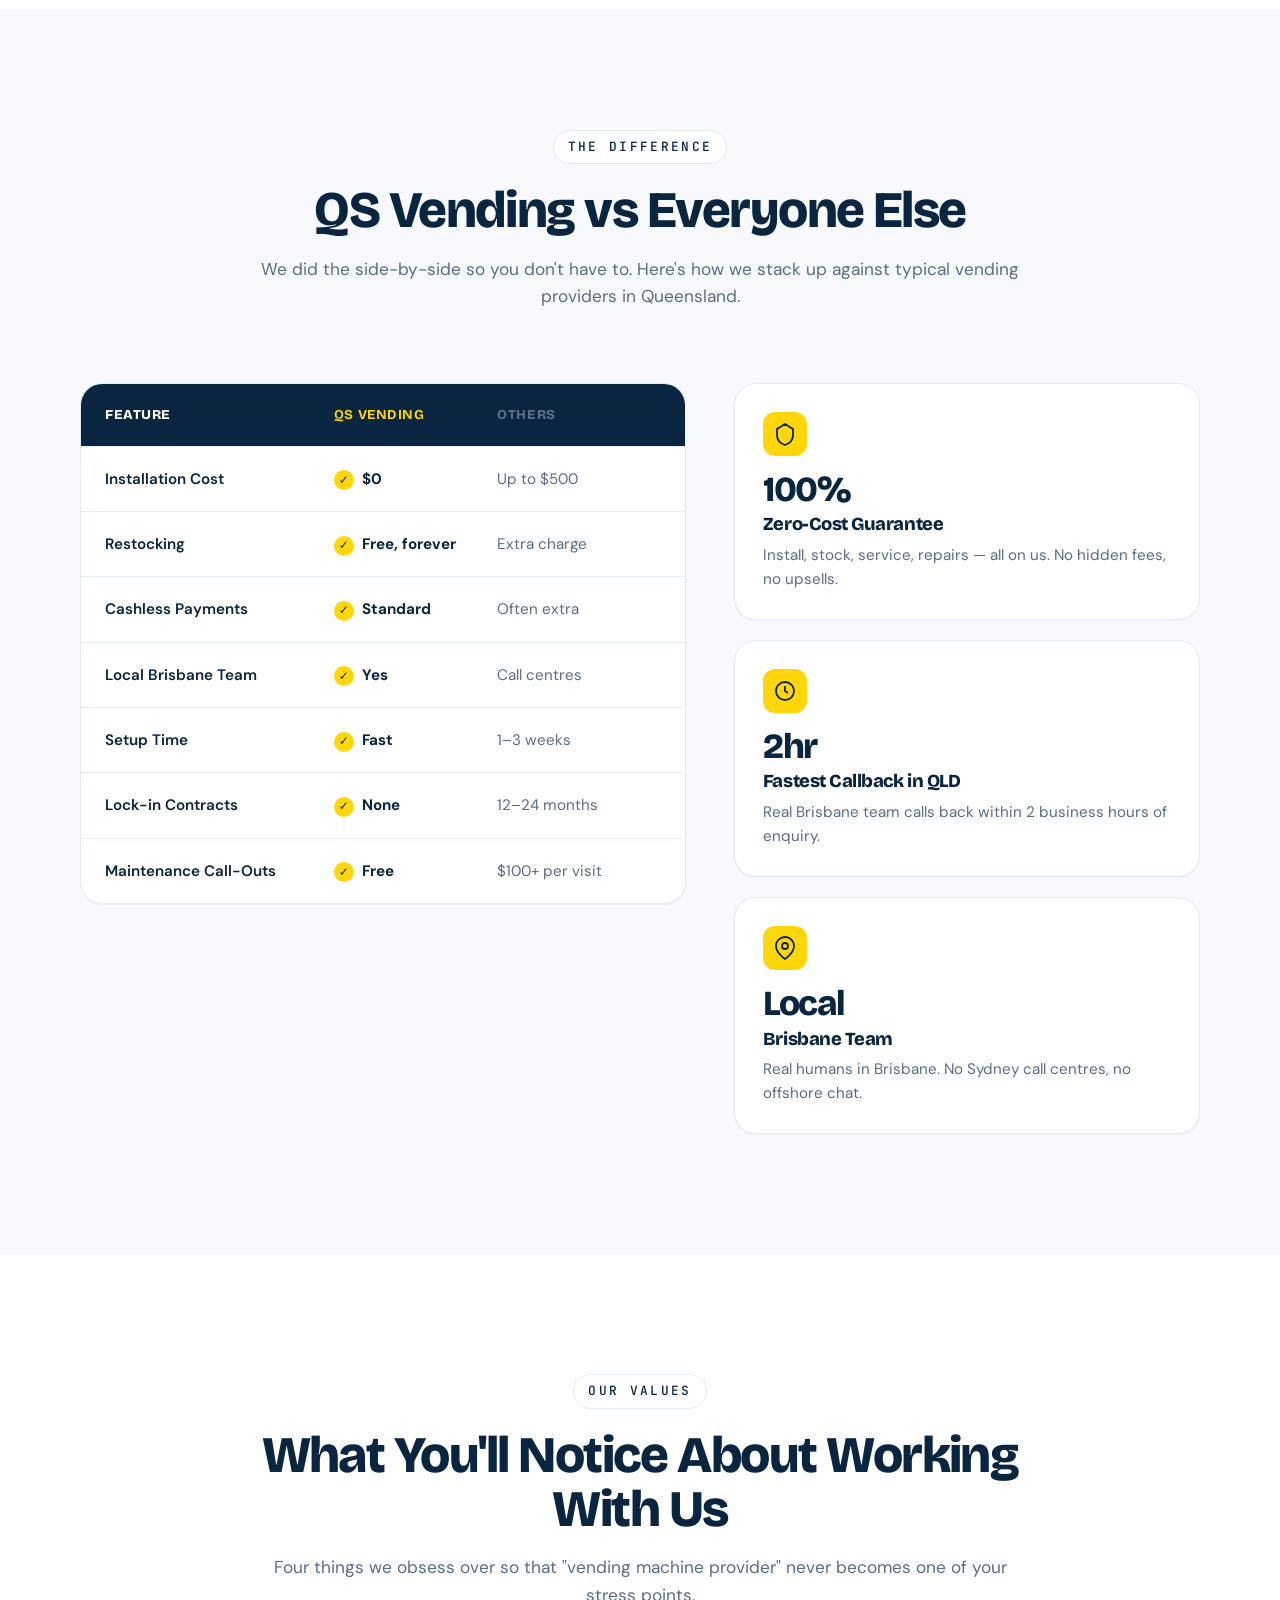
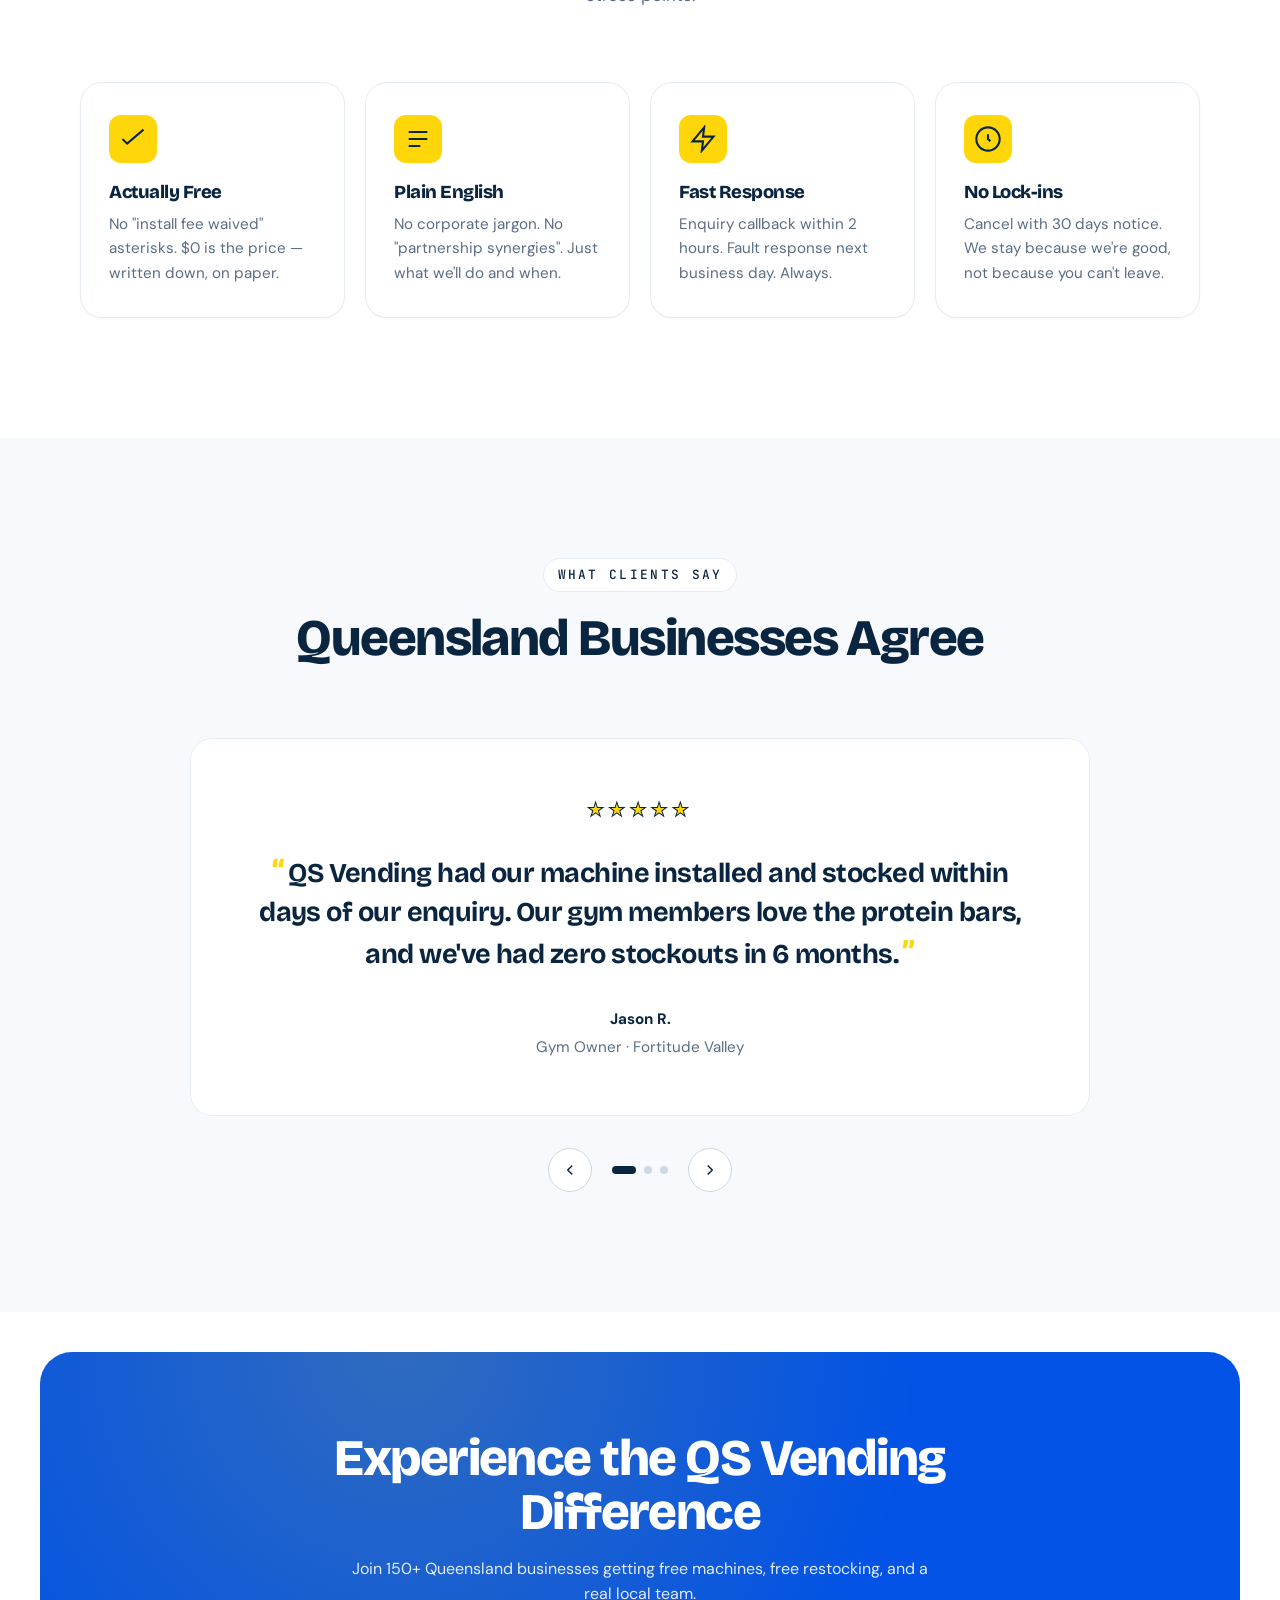
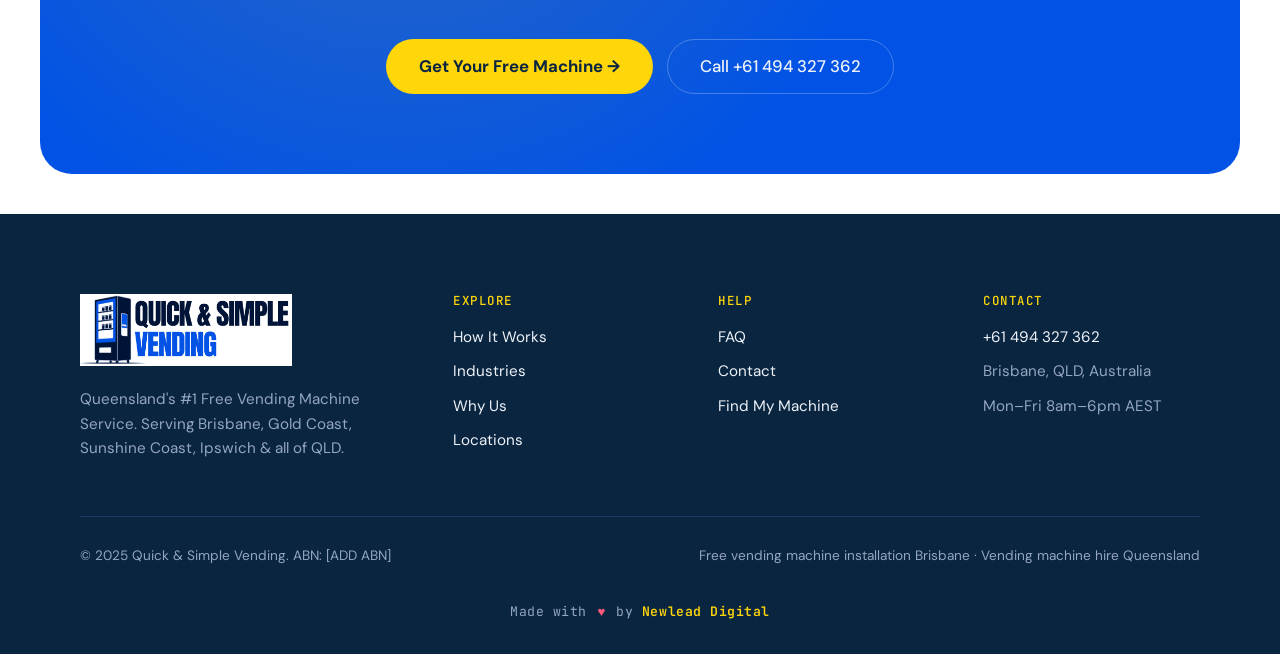
==== commit ad5096aa: "Remove 48hr setup guarantee across the site Drops the specific 48-hour install promise everywhere (m" ====
--- a/about.html
+++ b/about.html
@@ -7,7 +7,7 @@
 <meta name="description" content="QS Vending is a local Brisbane team offering free vending machine installation across Queensland. See why 150+ QLD businesses chose us over national competitors.">
 <link rel="canonical" href="https://qsvending.com.au/about.html">
 <meta property="og:title" content="Why Brisbane Businesses Choose QS Vending">
-<meta property="og:description" content="Local team, zero cost, 48hr setup. See how we compare to national vending machine competitors.">
+<meta property="og:description" content="Local team, zero cost, fast setup. See how we compare to national vending machine competitors.">
 <meta property="og:url" content="https://qsvending.com.au/about.html">
 <meta property="og:type" content="website">
 <link rel="icon" type="image/svg+xml" href="data:image/svg+xml,%3Csvg xmlns='http://www.w3.org/2000/svg' viewBox='0 0 100 100'%3E%3Crect width='100' height='100' rx='20' fill='%230A2540'/%3E%3Ctext x='50' y='70' font-family='Arial Black,Arial' font-size='62' font-weight='900' text-anchor='middle' fill='%23FFD60A'%3EQ%3C/text%3E%3C/svg%3E">
@@ -140,7 +140,7 @@
         </div>
         <div class="comp-row">
           <div class="feat">Setup Time</div>
-          <div class="qs-col">48 hours</div>
+          <div class="qs-col">Fast</div>
           <div class="other-col">1–3 weeks</div>
         </div>
         <div class="comp-row">
@@ -164,9 +164,9 @@
         </div>
         <div class="why-card">
           <svg class="why-icon" viewBox="0 0 24 24" fill="none" stroke="currentColor" stroke-width="1.8"><circle cx="12" cy="12" r="9"/><path d="M12 7v5l3 2"/></svg>
-          <div class="why-stat">48hr</div>
-          <h4>Fastest in QLD</h4>
-          <p>Most installs done within 48 hours of site assessment.</p>
+          <div class="why-stat">2hr</div>
+          <h4>Fastest Callback in QLD</h4>
+          <p>Real Brisbane team calls back within 2 business hours of enquiry.</p>
         </div>
         <div class="why-card">
           <svg class="why-icon" viewBox="0 0 24 24" fill="none" stroke="currentColor" stroke-width="1.8"><path d="M21 10c0 7-9 13-9 13S3 17 3 10a9 9 0 0118 0z"/><circle cx="12" cy="10" r="3"/></svg>
@@ -225,7 +225,7 @@
         <div class="carousel-track" id="carouselTrack">
           <article class="testimonial">
             <div class="stars">★★★★★</div>
-            <p class="testimonial-quote">QS Vending had our machine installed and stocked within 48 hours. Our gym members love the protein bars, and we've had zero stockouts in 6 months.</p>
+            <p class="testimonial-quote">QS Vending had our machine installed and stocked within days of our enquiry. Our gym members love the protein bars, and we've had zero stockouts in 6 months.</p>
             <div class="testimonial-meta"><strong>Jason R.</strong>Gym Owner · Fortitude Valley</div>
           </article>
           <article class="testimonial">
--- a/styles.css
+++ b/styles.css
@@ -2258,29 +2258,19 @@
   overflow: hidden;
   border: 1px solid var(--border);
   width: 100%;
-  max-width: 100%;
   min-width: 0;
+  margin: 0 auto;
 }
 .coverage-map-svg {
   width: 100%;
   height: 100%;
   display: block;
-  overflow: visible;
 }
 @media (max-width: 900px) {
-  .coverage-map-visual {
-    aspect-ratio: 1 / 1;
-    max-height: 380px;
-    margin: 0 auto;
-  }
+  .coverage-map-visual { max-width: 480px; }
 }
 @media (max-width: 480px) {
-  .coverage-map-visual {
-    padding: 12px;
-    aspect-ratio: auto;
-    height: 300px;
-    max-height: none;
-  }
+  .coverage-map-visual { padding: 14px; max-width: 100%; }
 }
 
 .coverage-checker h3 {
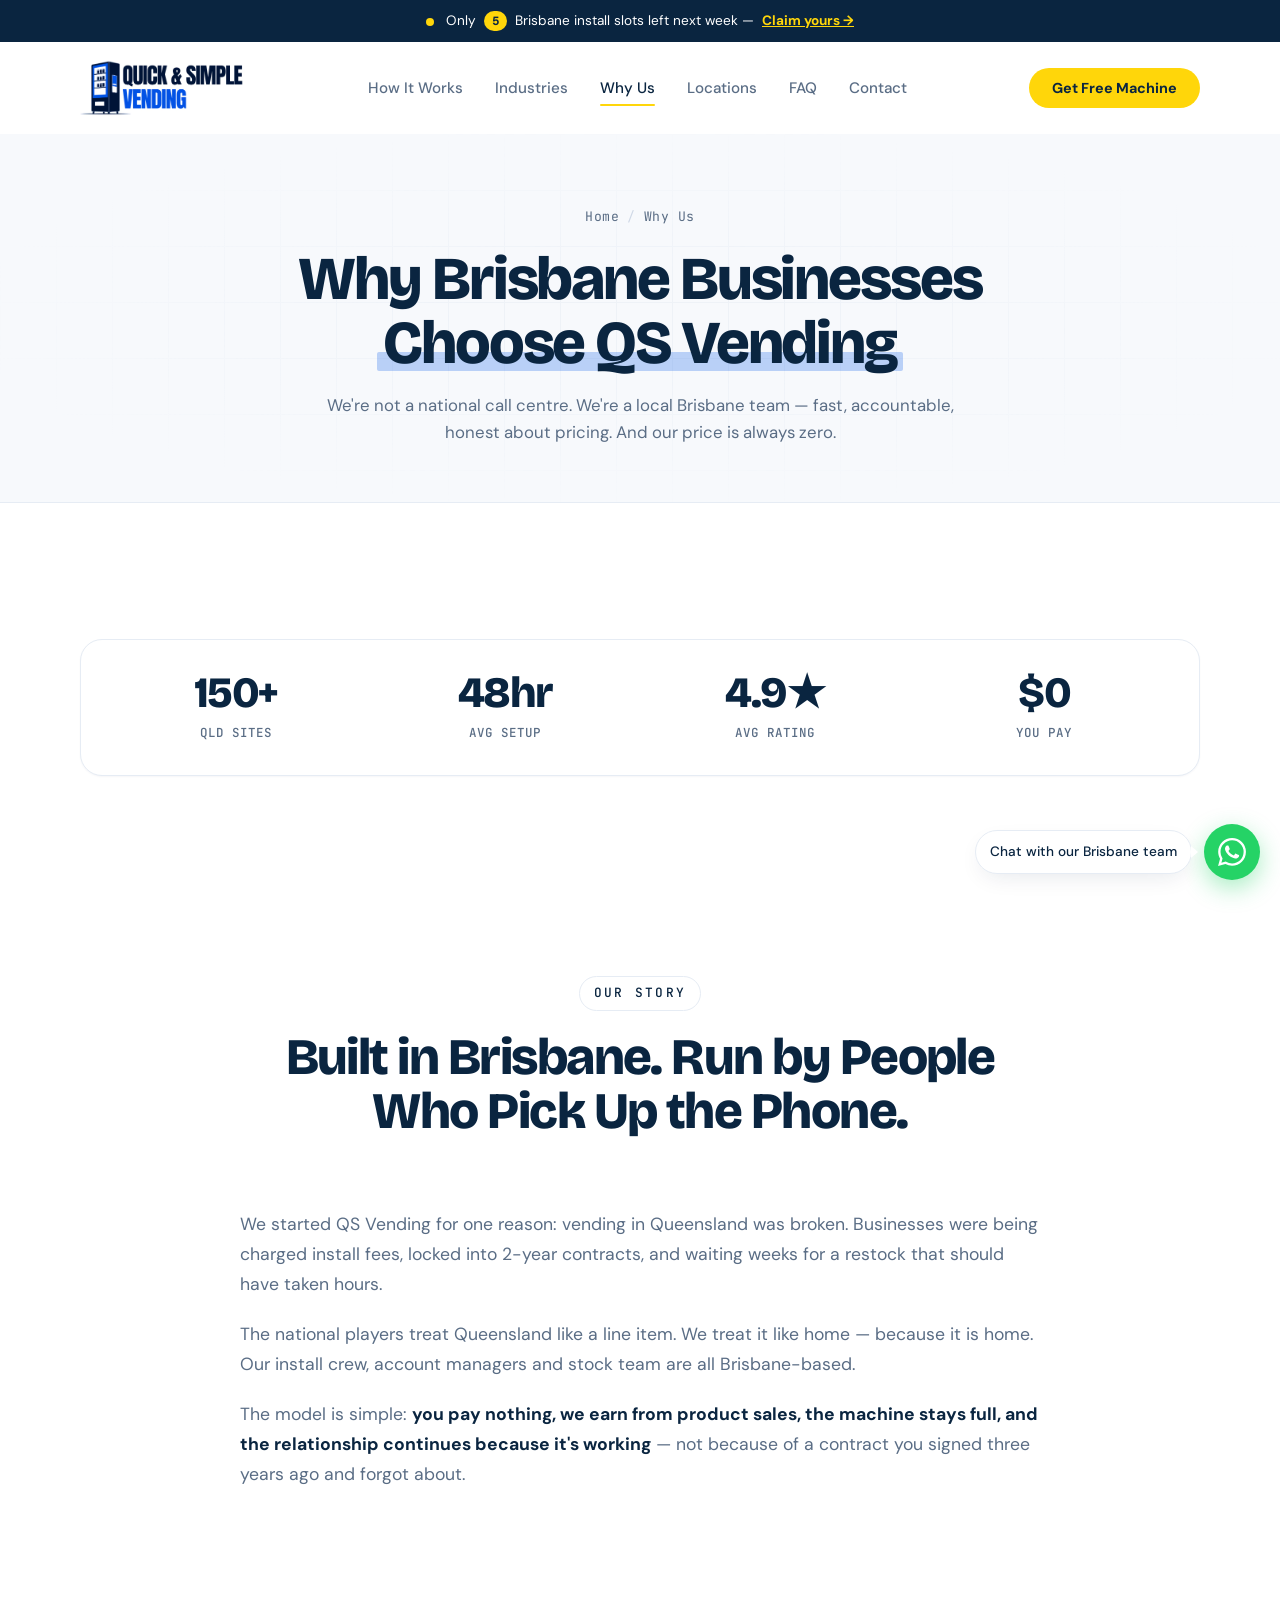
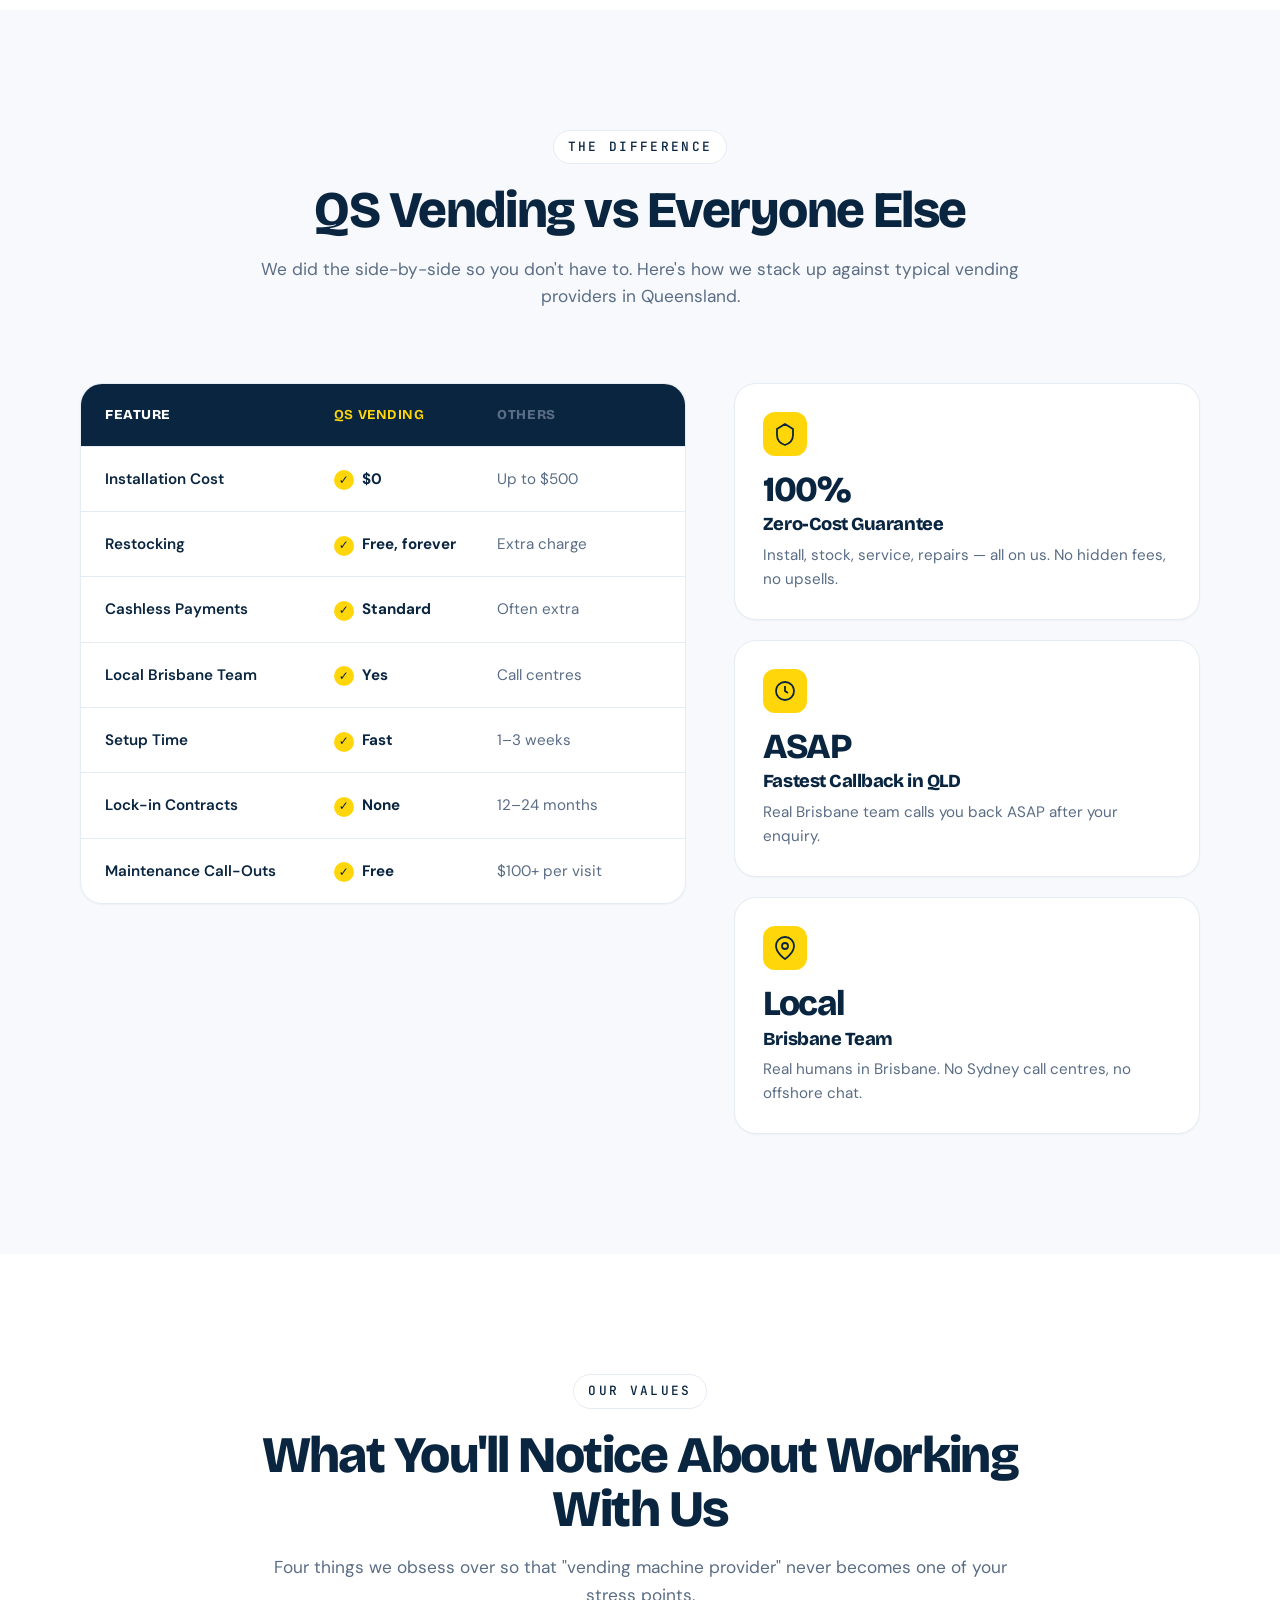
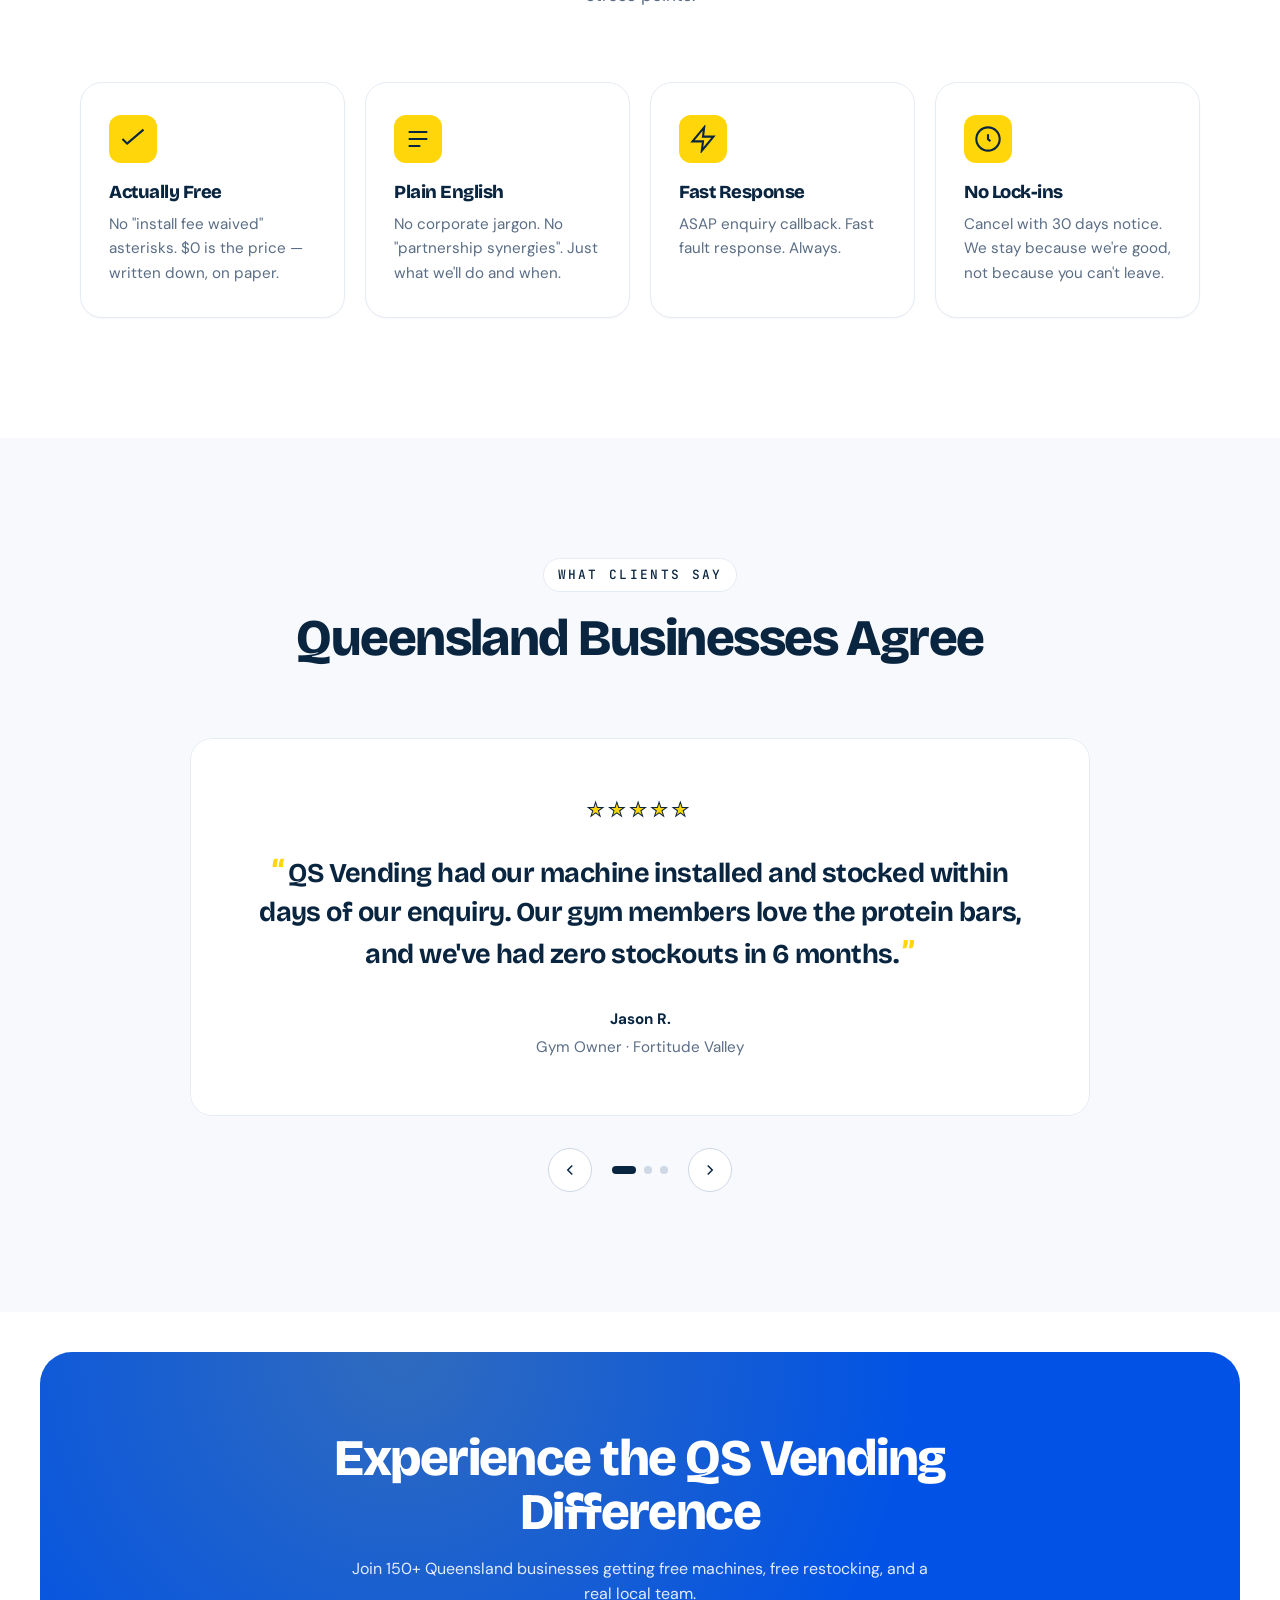
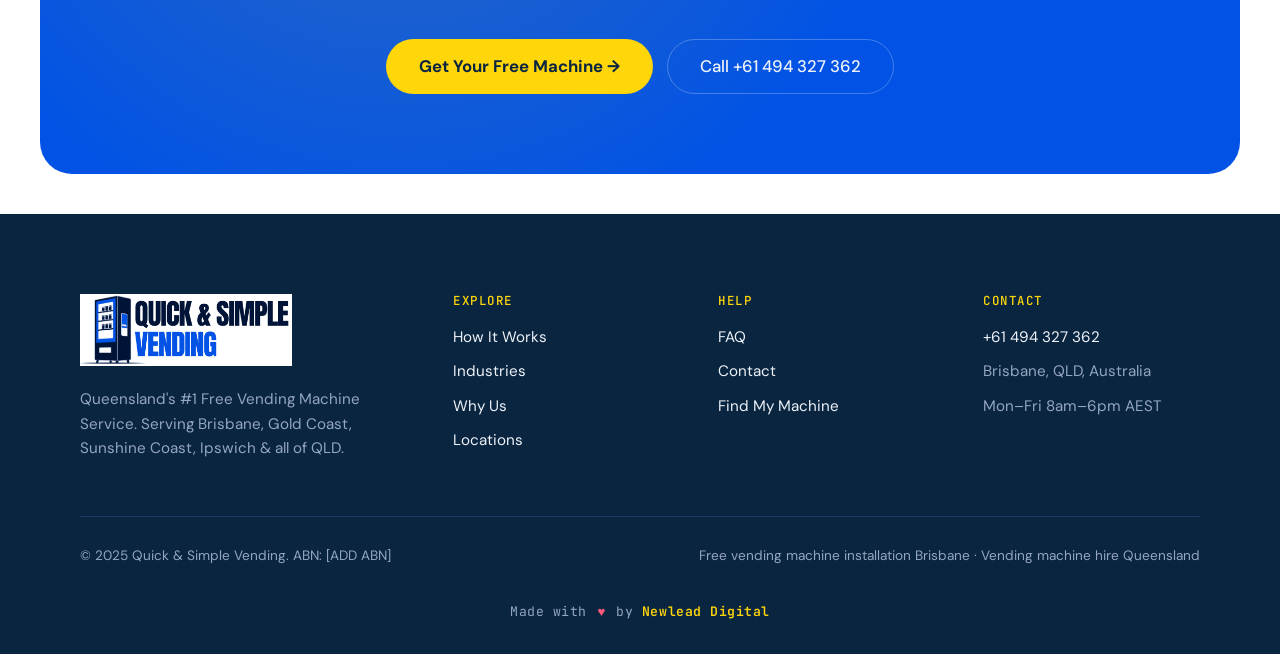
==== commit 875d7ac1: "Swap hero photo + replace all 2-hour callback promises with ASAP - New hero image on index.html (a d" ====
--- a/about.html
+++ b/about.html
@@ -164,9 +164,9 @@
         </div>
         <div class="why-card">
           <svg class="why-icon" viewBox="0 0 24 24" fill="none" stroke="currentColor" stroke-width="1.8"><circle cx="12" cy="12" r="9"/><path d="M12 7v5l3 2"/></svg>
-          <div class="why-stat">2hr</div>
+          <div class="why-stat">ASAP</div>
           <h4>Fastest Callback in QLD</h4>
-          <p>Real Brisbane team calls back within 2 business hours of enquiry.</p>
+          <p>Real Brisbane team calls you back ASAP after your enquiry.</p>
         </div>
         <div class="why-card">
           <svg class="why-icon" viewBox="0 0 24 24" fill="none" stroke="currentColor" stroke-width="1.8"><path d="M21 10c0 7-9 13-9 13S3 17 3 10a9 9 0 0118 0z"/><circle cx="12" cy="10" r="3"/></svg>
@@ -201,7 +201,7 @@
       <div class="feature-card">
         <div class="f-icon"><svg viewBox="0 0 24 24" fill="none" stroke="currentColor" stroke-width="1.8"><path d="M13 2L3 14h9l-1 8 10-12h-9l1-8z"/></svg></div>
         <h3>Fast Response</h3>
-        <p>Enquiry callback within 2 hours. Fault response next business day. Always.</p>
+        <p>ASAP enquiry callback. Fast fault response. Always.</p>
       </div>
       <div class="feature-card">
         <div class="f-icon"><svg viewBox="0 0 24 24" fill="none" stroke="currentColor" stroke-width="1.8"><path d="M12 8v4l2 2"/><circle cx="12" cy="12" r="10"/></svg></div>
--- a/styles.css
+++ b/styles.css
@@ -2253,8 +2253,7 @@
   position: relative;
   background: linear-gradient(165deg, var(--bg-softer), var(--bg-soft));
   border-radius: var(--radius-lg);
-  padding: 24px;
-  aspect-ratio: 6 / 5;
+  padding: 20px;
   overflow: hidden;
   border: 1px solid var(--border);
   width: 100%;
@@ -2263,14 +2262,15 @@
 }
 .coverage-map-svg {
   width: 100%;
-  height: 100%;
+  height: auto;
+  aspect-ratio: 6 / 5;
   display: block;
 }
 @media (max-width: 900px) {
-  .coverage-map-visual { max-width: 480px; }
+  .coverage-map-visual { max-width: 520px; padding: 16px; }
 }
 @media (max-width: 480px) {
-  .coverage-map-visual { padding: 14px; max-width: 100%; }
+  .coverage-map-visual { padding: 12px; max-width: 100%; }
 }
 
 .coverage-checker h3 {
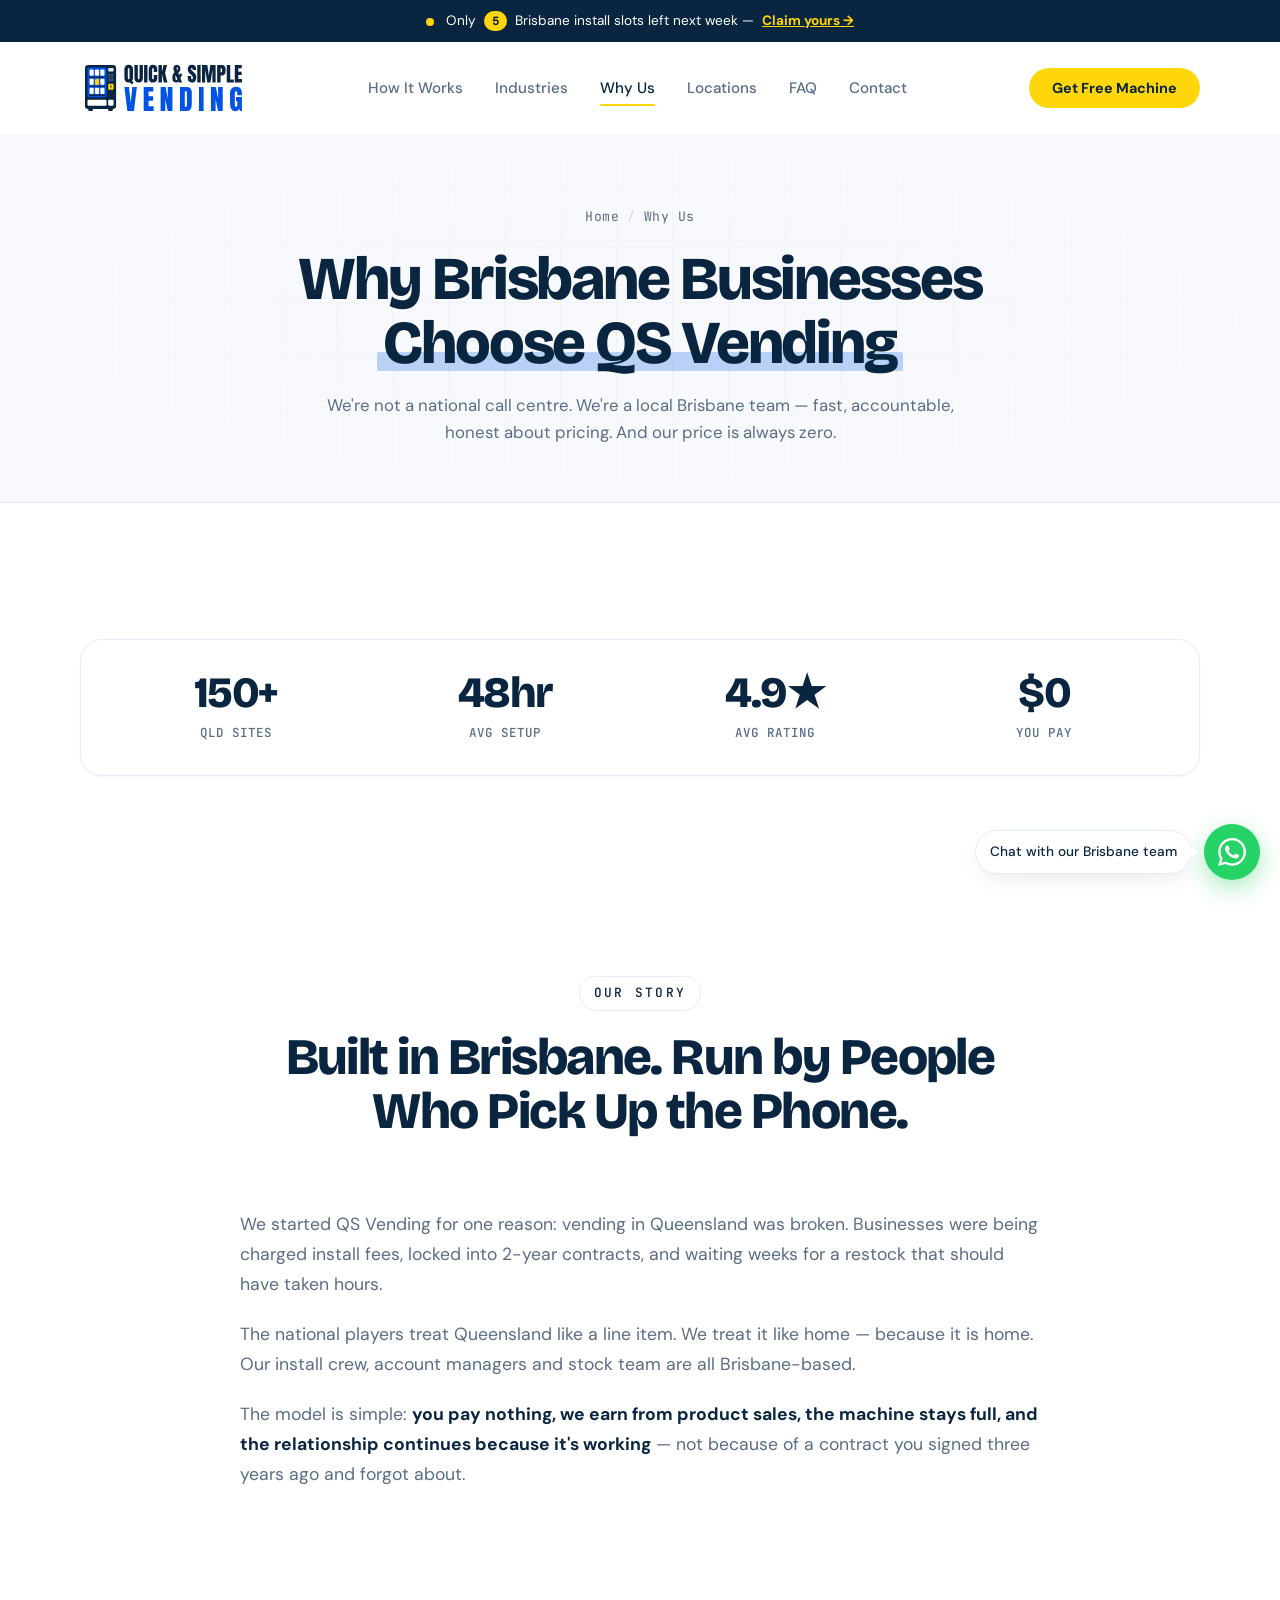
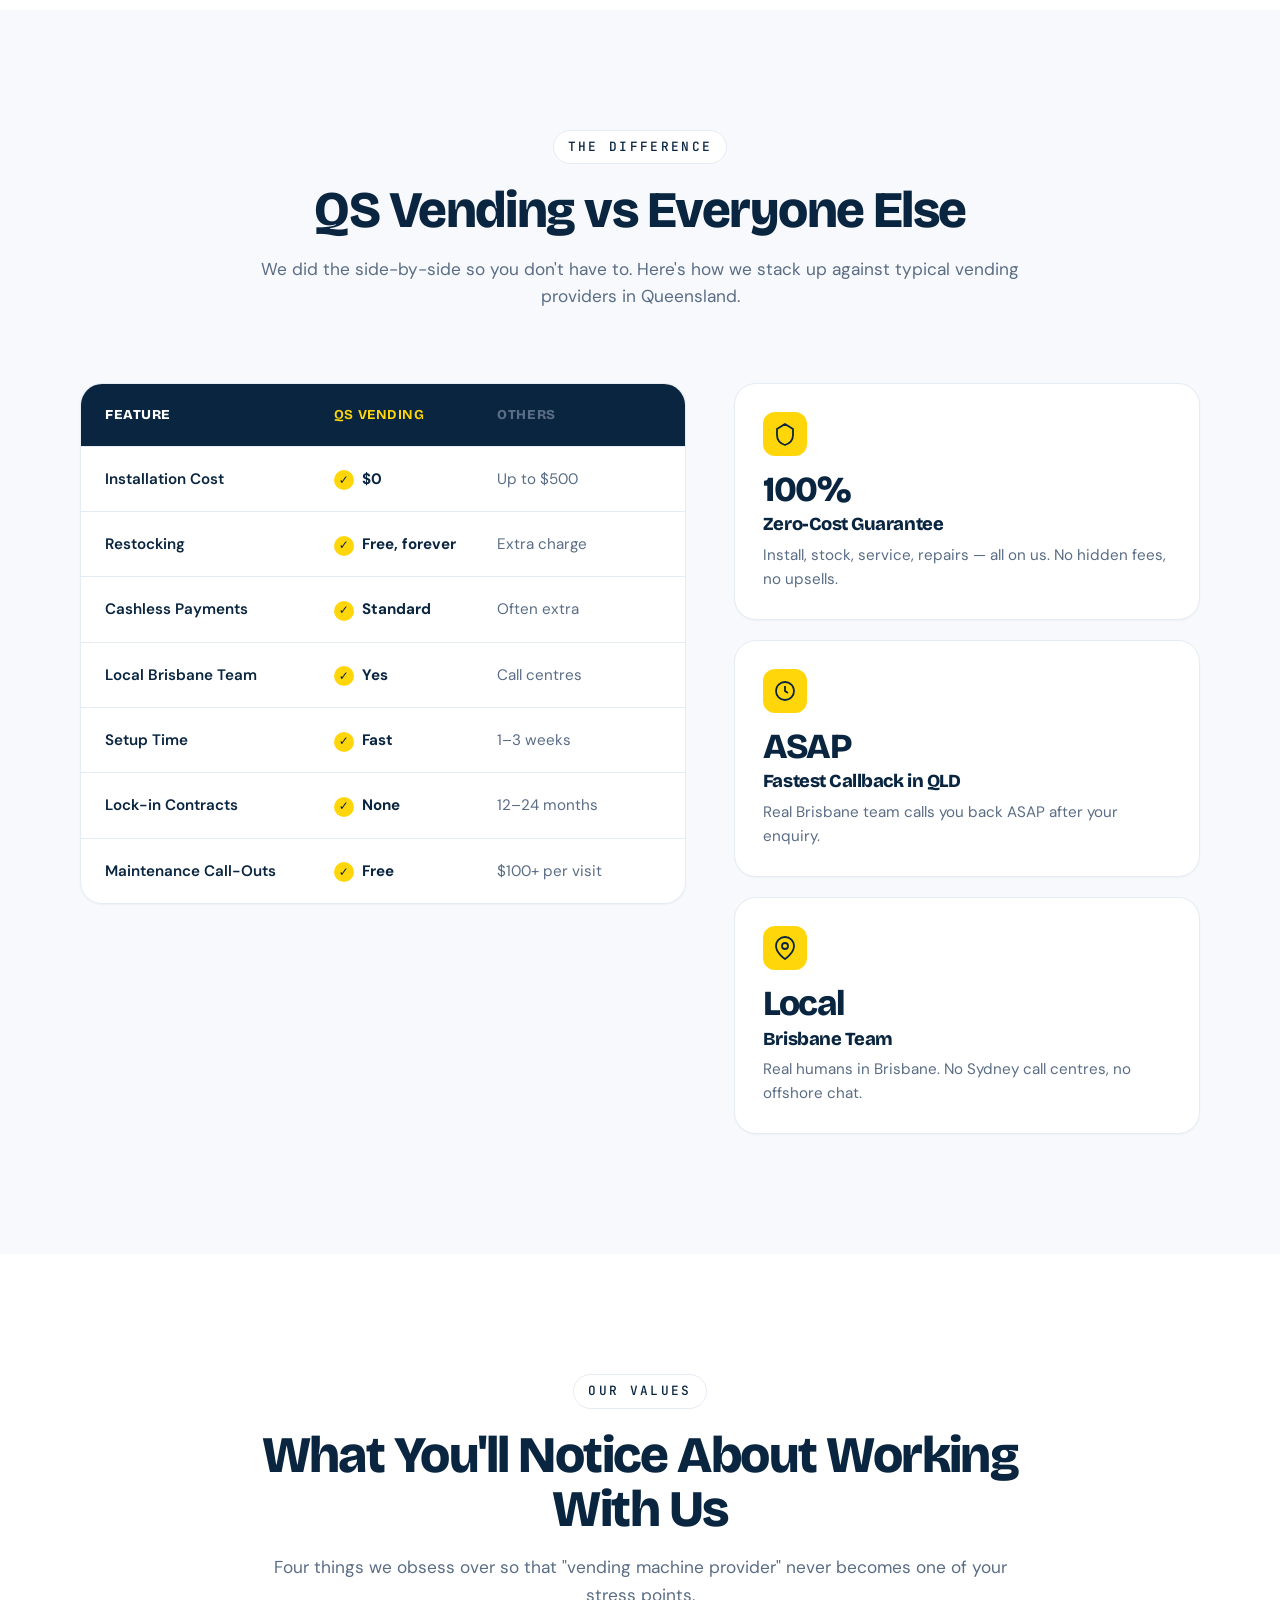
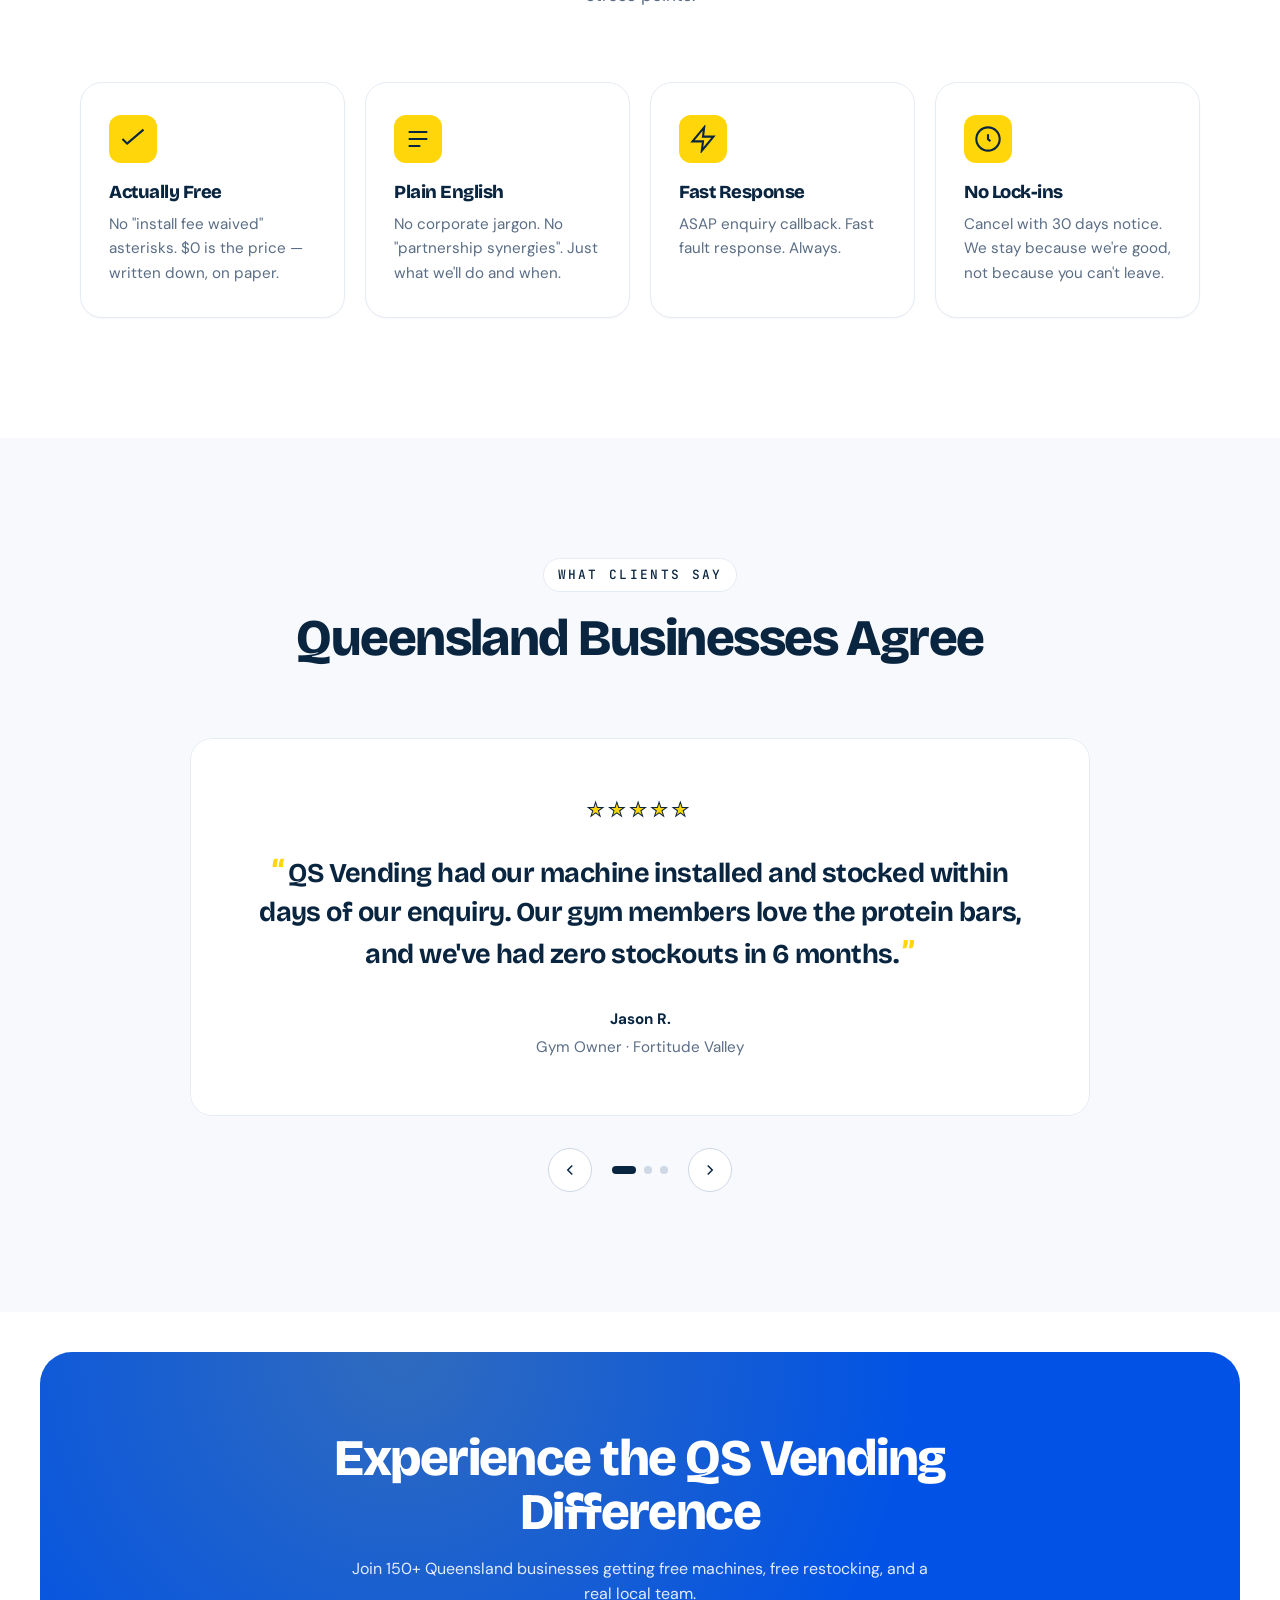
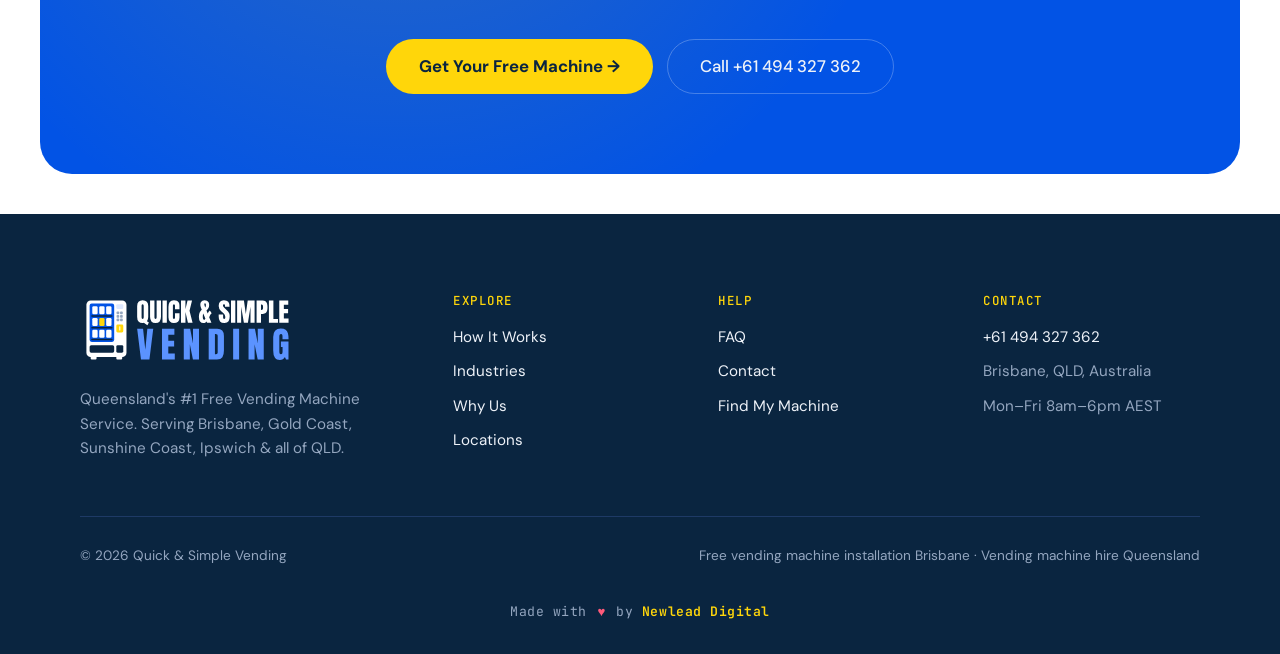
==== commit a7f88d43: "New vector logo system, favicon set, social share image and footer fixes - Redraw logo as clean vect" ====
--- a/about.html
+++ b/about.html
@@ -10,7 +10,15 @@
 <meta property="og:description" content="Local team, zero cost, fast setup. See how we compare to national vending machine competitors.">
 <meta property="og:url" content="https://qsvending.com.au/about.html">
 <meta property="og:type" content="website">
-<link rel="icon" type="image/svg+xml" href="data:image/svg+xml,%3Csvg xmlns='http://www.w3.org/2000/svg' viewBox='0 0 100 100'%3E%3Crect width='100' height='100' rx='20' fill='%230A2540'/%3E%3Ctext x='50' y='70' font-family='Arial Black,Arial' font-size='62' font-weight='900' text-anchor='middle' fill='%23FFD60A'%3EQ%3C/text%3E%3C/svg%3E">
+<link rel="icon" href="favicon.ico" sizes="any">
+<link rel="icon" type="image/svg+xml" href="brand/qsvending-icon.svg">
+<link rel="apple-touch-icon" href="apple-touch-icon.png">
+<meta name="theme-color" content="#0A2540">
+<meta property="og:image" content="https://qsvending.com.au/brand/og-image.png">
+<meta property="og:image:width" content="1200">
+<meta property="og:image:height" content="630">
+<meta property="og:image:alt" content="Quick &amp; Simple Vending — free vending machines for Queensland businesses">
+<meta name="twitter:image" content="https://qsvending.com.au/brand/og-image.png">
 <link rel="preconnect" href="https://fonts.googleapis.com">
 <link rel="preconnect" href="https://fonts.gstatic.com" crossorigin>
 <link href="https://fonts.googleapis.com/css2?family=Bricolage+Grotesque:opsz,wght@12..96,700;12..96,800&family=DM+Sans:wght@400;500;700&family=JetBrains+Mono:wght@400;500&display=swap" rel="stylesheet">
@@ -22,7 +30,7 @@
   "@type": "Organization",
   "name": "Quick & Simple Vending",
   "url": "https://qsvending.com.au",
-  "logo": "https://qsvending.com.au/logo.png",
+  "logo": "https://qsvending.com.au/brand/qsvending-logo-white-bg.png",
   "telephone": "+61494327362",
   "address": {"@type": "PostalAddress", "addressLocality": "Brisbane", "addressRegion": "QLD", "addressCountry": "AU"},
   "description": "Local Brisbane vending machine company offering free installation, restocking and maintenance across Queensland."
@@ -39,7 +47,7 @@
 
 <nav class="main-nav">
   <div class="container nav-inner">
-    <a href="index.html" class="logo"><img src="logo.avif" alt="QS Vending" class="logo-img" width="160" height="38"></a>
+    <a href="index.html" class="logo"><img src="brand/qsvending-logo.svg" alt="Quick &amp; Simple Vending" class="logo-img" width="167" height="56"></a>
     <div class="nav-links">
       <a href="how-it-works.html">How It Works</a>
       <a href="industries.html">Industries</a>
@@ -271,7 +279,7 @@
   <div class="container">
     <div class="footer-top">
       <div class="footer-about">
-        <a href="index.html" class="logo"><img src="logo.avif" alt="QS Vending" class="logo-img" width="160" height="38"></a>
+        <a href="index.html" class="logo"><img src="brand/qsvending-logo-reversed.svg" alt="Quick &amp; Simple Vending" class="logo-img" width="215" height="72"></a>
         <p>Queensland's #1 Free Vending Machine Service. Serving Brisbane, Gold Coast, Sunshine Coast, Ipswich &amp; all of QLD.</p>
       </div>
       <div class="footer-col">
@@ -301,7 +309,7 @@
       </div>
     </div>
     <div class="footer-bottom">
-      <div>© 2025 Quick &amp; Simple Vending. ABN: [ADD ABN]</div>
+      <div>© <span data-year>2026</span> Quick &amp; Simple Vending</div>
       <div class="footer-keywords">Free vending machine installation Brisbane · Vending machine hire Queensland</div>
     </div>
     <div class="footer-credit">Made with <span class="heart" aria-label="love">♥</span> by <a href="https://newleadigital.com" target="_blank" rel="noopener">Newlead Digital</a></div>
